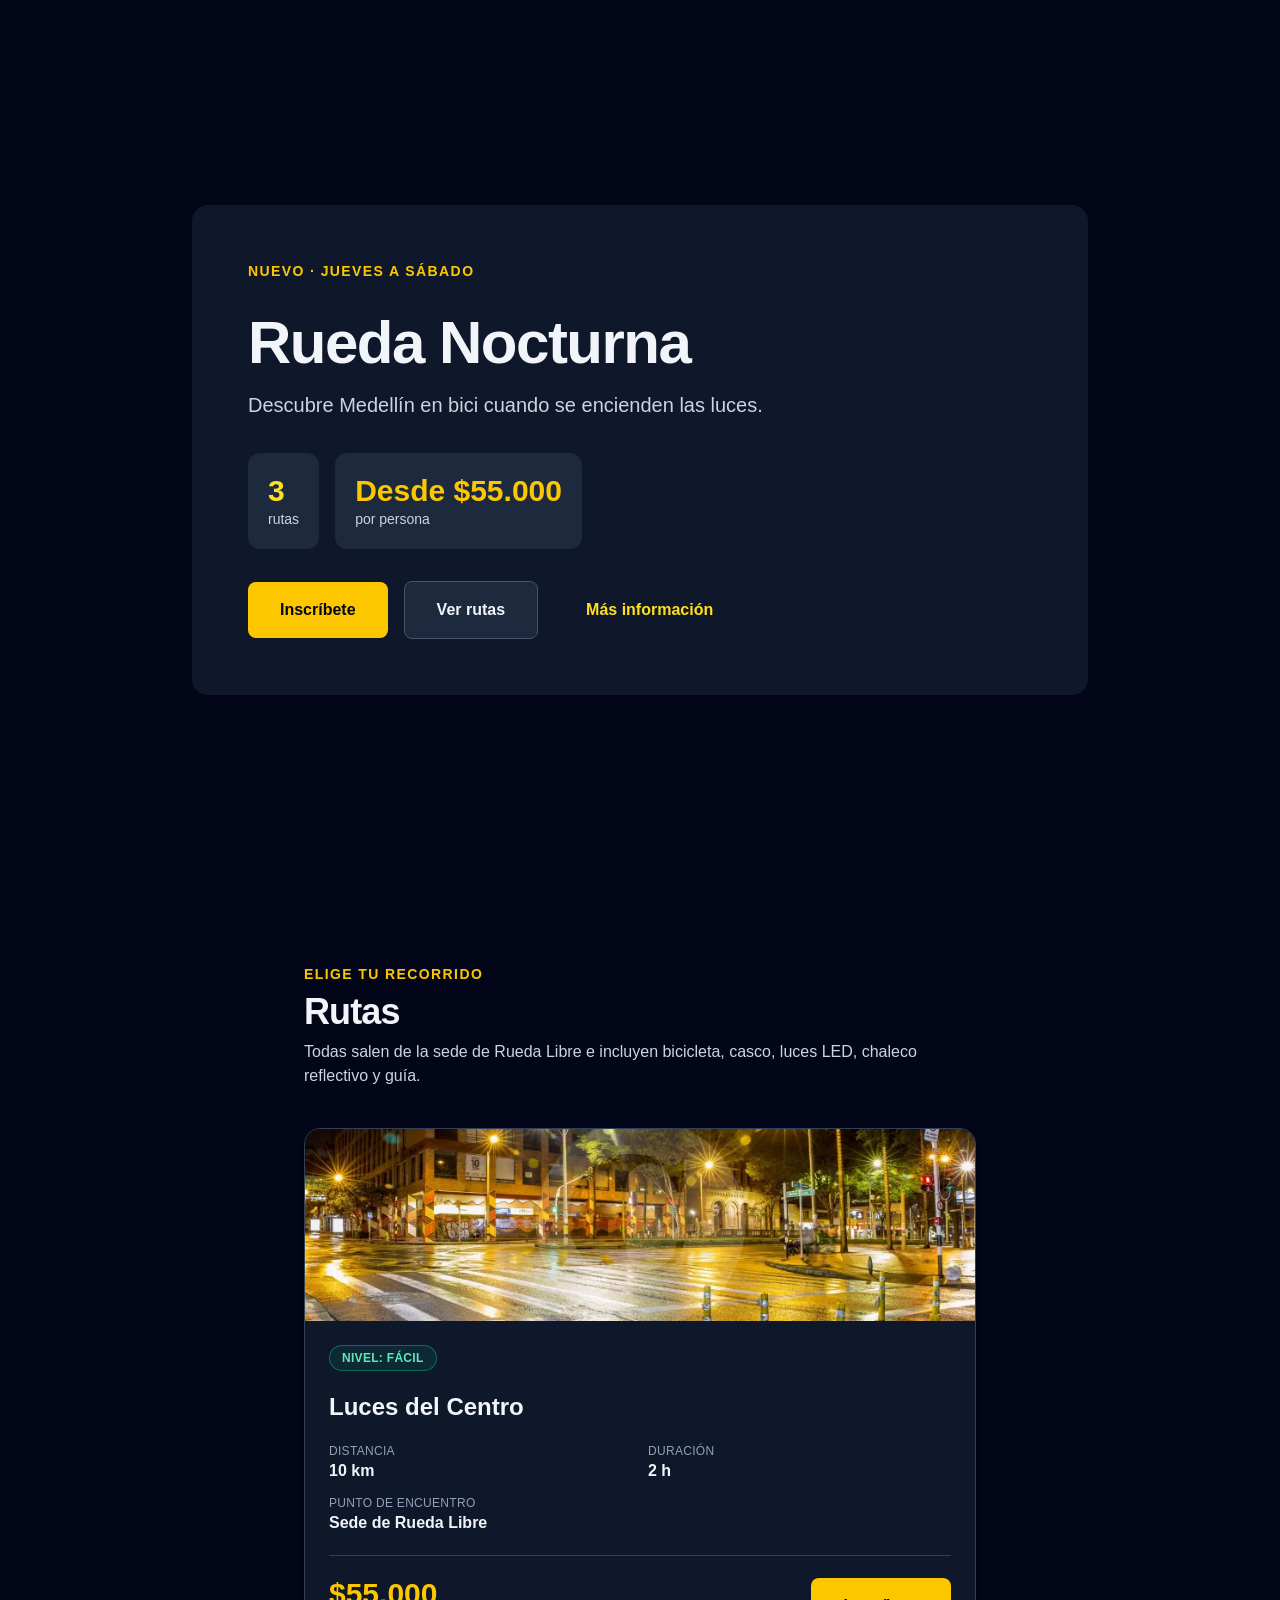
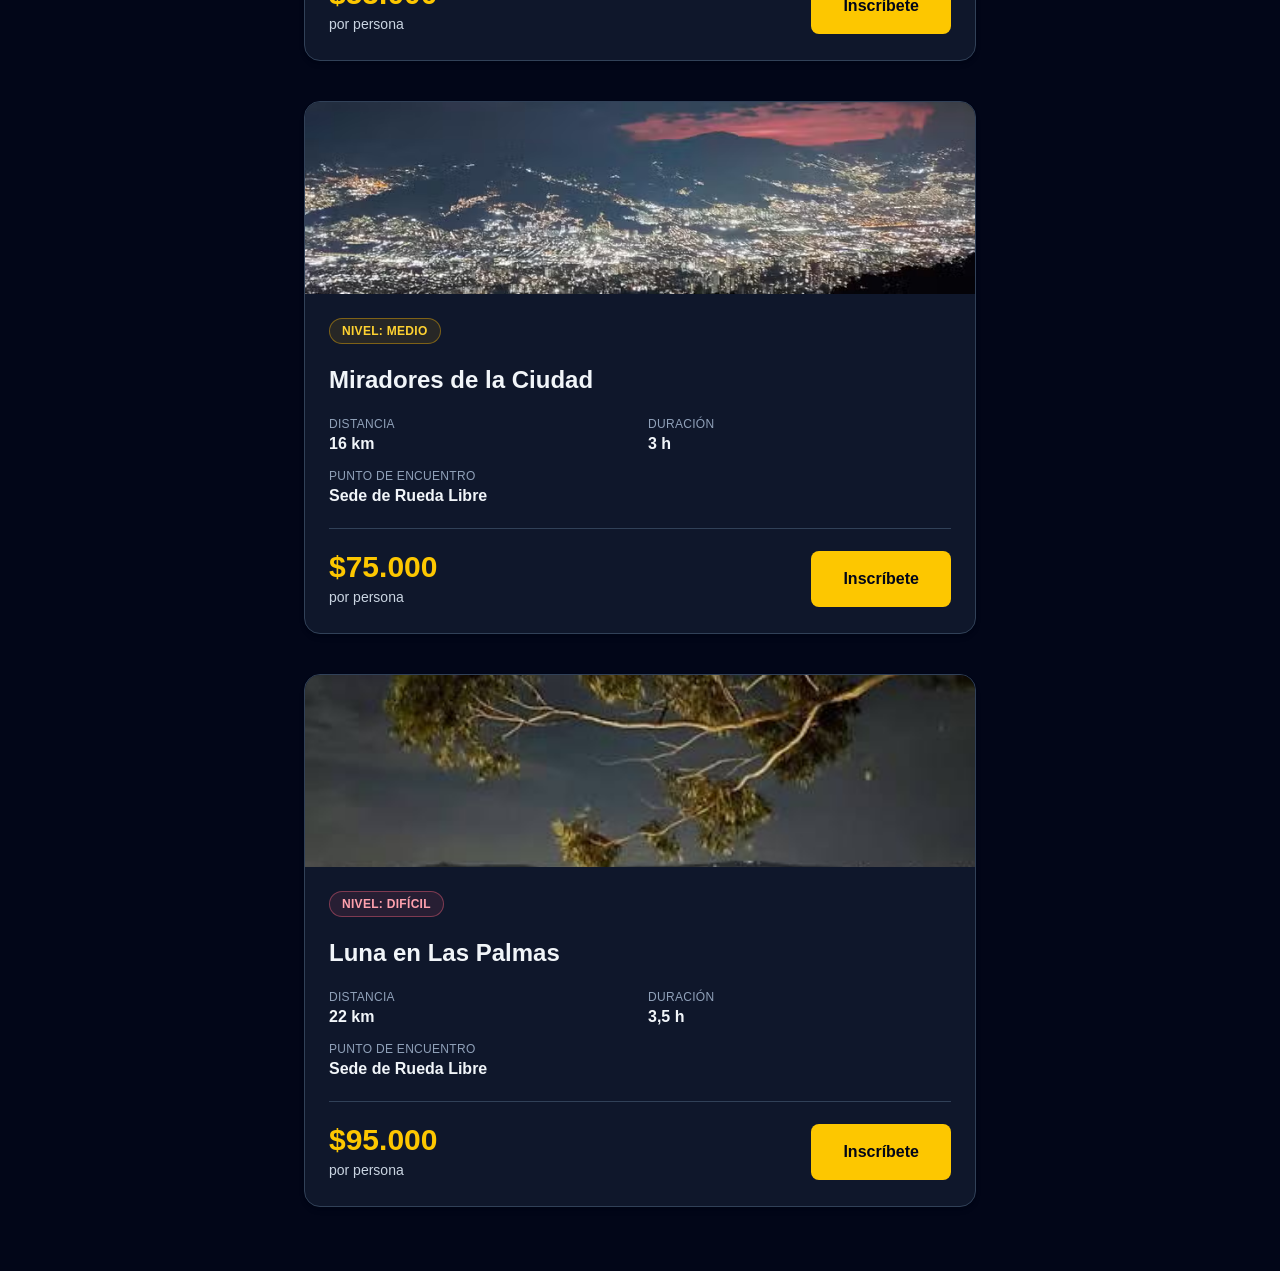
==== nocturna/index.html @ f7f7325d "feat: agrega *componentes.html" ====
<!doctype html>
<html lang="es">
  <head>
    <meta charset="UTF-8" />
    <meta name="viewport" content="width=device-width, initial-scale=1.0" />
    <meta name="description" content="Rueda nocturna, una maravillosa manera de recorrer medellín en la noche">
    <title>Rueda Nocturna</title>
    <link rel="stylesheet" href="../src/output.css">
  </head>
  <body class="bg-slate-950 text-slate-100">
    <main class="min-h-screen flex items-center justify-center px-6 py-16">

      <section class="w-full max-w-4xl mx-auto bg-slate-900 rounded-2xl p-8 md:p-14 space-y-8">

        <p class="text-sm font-semibold uppercase tracking-widest text-yellow-400">
          Nuevo · Jueves a sábado
        </p>

        <div class="space-y-4">
          <h1 class="text-4xl md:text-6xl font-bold tracking-tight">
            Rueda Nocturna
          </h1>

          <p class="text-lg md:text-xl text-slate-300 leading-relaxed">
            Descubre Medellín en bici cuando se encienden las luces.
          </p>
        </div>

        <div class="flex flex-wrap gap-4">
          <div class="bg-slate-800 rounded-xl p-5">
            <p class="text-3xl font-bold text-yellow-300">3</p>
            <p class="text-sm text-slate-300">rutas</p>
          </div>

          <div class="bg-slate-800 rounded-xl p-5">
            <p class="text-3xl font-bold text-yellow-400">Desde $55.000</p>
            <p class="text-sm text-slate-300">por persona</p>
          </div>
        </div>

        <div class="flex flex-wrap items-center gap-4">

        
          <a href="#inscripcion"
            class="inline-block rounded-lg bg-yellow-400 px-8 py-4 text-base font-bold text-slate-950
                   hover:bg-yellow-300
                   focus:outline-none focus-visible:ring-2 focus-visible:ring-yellow-300
                   focus-visible:ring-offset-2 focus-visible:ring-offset-slate-900">
            Inscríbete
          </a>

         
          <a href="#rutas"
            class="inline-block rounded-lg border border-slate-600 bg-slate-800 px-8 py-4 text-base font-bold text-slate-100
                   hover:border-slate-400 hover:bg-slate-700
                   focus:outline-none focus-visible:ring-2 focus-visible:ring-slate-300
                   focus-visible:ring-offset-2 focus-visible:ring-offset-slate-900">
            Ver rutas
          </a>

        
          <a href="#info"
            class="inline-block rounded-lg px-8 py-4 text-base font-bold text-yellow-300
                   hover:bg-yellow-400/10 hover:text-yellow-200
                   focus:outline-none focus-visible:ring-2 focus-visible:ring-yellow-300
                   focus-visible:ring-offset-2 focus-visible:ring-offset-slate-900">
            Más información
          </a>

        </div>

      </section>

    </main>
    <section id="rutas" class="px-6 py-16">
      <div class="mx-auto max-w-2xl space-y-10">

        <header class="space-y-2">
          <p class="text-sm font-semibold uppercase tracking-widest text-yellow-400">Elige tu recorrido</p>
          <h2 class="text-3xl md:text-4xl font-bold tracking-tight">Rutas</h2>
          <p class="text-slate-300">Todas salen de la sede de Rueda Libre e incluyen bicicleta, casco, luces LED, chaleco reflectivo y guía.</p>
        </header>


        <article class="overflow-hidden rounded-2xl border border-slate-700 bg-slate-900 shadow-md
                        transition-shadow transition-colors
                        hover:border-yellow-400/60 hover:shadow-xl hover:shadow-yellow-400/10
                        focus-within:border-yellow-400/60">
          <img src="/src/img/luces-del-centro.jpg"
               alt="Ciclistas con luces LED recorriendo el centro de Medellín de noche"
               class="h-48 w-full bg-slate-800 object-cover">

          <div class="space-y-5 p-6">
            <span class="inline-block rounded-full border border-emerald-400/40 bg-emerald-400/10 px-3 py-1 text-xs font-semibold uppercase tracking-wide text-emerald-300">
              Nivel: Fácil
            </span>

            <h3 class="text-2xl font-bold">Luces del Centro</h3>

            <dl class="grid grid-cols-2 gap-x-4 gap-y-3">
              <div>
                <dt class="text-xs uppercase tracking-wide text-slate-400">Distancia</dt>
                <dd class="text-base font-semibold text-slate-100">10 km</dd>
              </div>
              <div>
                <dt class="text-xs uppercase tracking-wide text-slate-400">Duración</dt>
                <dd class="text-base font-semibold text-slate-100">2 h</dd>
              </div>
              <div class="col-span-2">
                <dt class="text-xs uppercase tracking-wide text-slate-400">Punto de encuentro</dt>
                <dd class="text-base font-semibold text-slate-100">Sede de Rueda Libre</dd>
              </div>
            </dl>

            <div class="flex flex-wrap items-center justify-between gap-4 border-t border-slate-700 pt-5">
              <p>
                <span class="block text-3xl font-bold text-yellow-400">$55.000</span>
                <span class="text-sm text-slate-300">por persona</span>
              </p>
              <a href="#inscripcion"
                 class="inline-block rounded-lg bg-yellow-400 px-8 py-4 text-base font-bold text-slate-950
                        hover:bg-yellow-300
                        focus:outline-none focus-visible:ring-2 focus-visible:ring-yellow-300
                        focus-visible:ring-offset-2 focus-visible:ring-offset-slate-900">
                Inscríbete
              </a>
            </div>
          </div>
        </article>
        <article class="overflow-hidden rounded-2xl border border-slate-700 bg-slate-900 shadow-md
                        transition-shadow transition-colors
                        hover:border-yellow-400/60 hover:shadow-xl hover:shadow-yellow-400/10
                        focus-within:border-yellow-400/60">
          <img src="/src/img/miradores-de-la-ciudad.jpg"
               alt="Vista nocturna de Medellín desde un mirador"
               class="h-48 w-full bg-slate-800 object-cover">

          <div class="space-y-5 p-6">
            <span class="inline-block rounded-full border border-amber-400/40 bg-amber-400/10 px-3 py-1 text-xs font-semibold uppercase tracking-wide text-amber-300">
              Nivel: Medio
            </span>

            <h3 class="text-2xl font-bold">Miradores de la Ciudad</h3>

            <dl class="grid grid-cols-2 gap-x-4 gap-y-3">
              <div>
                <dt class="text-xs uppercase tracking-wide text-slate-400">Distancia</dt>
                <dd class="text-base font-semibold text-slate-100">16 km</dd>
              </div>
              <div>
                <dt class="text-xs uppercase tracking-wide text-slate-400">Duración</dt>
                <dd class="text-base font-semibold text-slate-100">3 h</dd>
              </div>
              <div class="col-span-2">
                <dt class="text-xs uppercase tracking-wide text-slate-400">Punto de encuentro</dt>
                <dd class="text-base font-semibold text-slate-100">Sede de Rueda Libre</dd>
              </div>
            </dl>

            <div class="flex flex-wrap items-center justify-between gap-4 border-t border-slate-700 pt-5">
              <p>
                <span class="block text-3xl font-bold text-yellow-400">$75.000</span>
                <span class="text-sm text-slate-300">por persona</span>
              </p>
              <a href="#inscripcion"
                 class="inline-block rounded-lg bg-yellow-400 px-8 py-4 text-base font-bold text-slate-950
                        hover:bg-yellow-300
                        focus:outline-none focus-visible:ring-2 focus-visible:ring-yellow-300
                        focus-visible:ring-offset-2 focus-visible:ring-offset-slate-900">
                Inscríbete
              </a>
            </div>
          </div>
        </article>

        <article class="overflow-hidden rounded-2xl border border-slate-700 bg-slate-900 shadow-md
                        transition-shadow transition-colors
                        hover:border-yellow-400/60 hover:shadow-xl hover:shadow-yellow-400/10
                        focus-within:border-yellow-400/60">
          <img src="/src/img/luna-en-las-palmas.jpg"
               alt="Ciclistas subiendo por la vía Las Palmas bajo la luna"
               class="h-48 w-full bg-slate-800 object-cover">

          <div class="space-y-5 p-6">
            <span class="inline-block rounded-full border border-rose-400/40 bg-rose-400/10 px-3 py-1 text-xs font-semibold uppercase tracking-wide text-rose-300">
              Nivel: Difícil
            </span>

            <h3 class="text-2xl font-bold">Luna en Las Palmas</h3>

            <dl class="grid grid-cols-2 gap-x-4 gap-y-3">
              <div>
                <dt class="text-xs uppercase tracking-wide text-slate-400">Distancia</dt>
                <dd class="text-base font-semibold text-slate-100">22 km</dd>
              </div>
              <div>
                <dt class="text-xs uppercase tracking-wide text-slate-400">Duración</dt>
                <dd class="text-base font-semibold text-slate-100">3,5 h</dd>
              </div>
              <div class="col-span-2">
                <dt class="text-xs uppercase tracking-wide text-slate-400">Punto de encuentro</dt>
                <dd class="text-base font-semibold text-slate-100">Sede de Rueda Libre</dd>
              </div>
            </dl>

            <div class="flex flex-wrap items-center justify-between gap-4 border-t border-slate-700 pt-5">
              <p>
                <span class="block text-3xl font-bold text-yellow-400">$95.000</span>
                <span class="text-sm text-slate-300">por persona</span>
              </p>
              <a href="#inscripcion"
                 class="inline-block rounded-lg bg-yellow-400 px-8 py-4 text-base font-bold text-slate-950
                        hover:bg-yellow-300
                        focus:outline-none focus-visible:ring-2 focus-visible:ring-yellow-300
                        focus-visible:ring-offset-2 focus-visible:ring-offset-slate-900">
                Inscríbete
              </a>
            </div>
          </div>
        </article>

      </div>
    </section>
  </body>
</html>
---- src/output.css ----
/*! tailwindcss v4.3.5 | MIT License | https://tailwindcss.com */
@layer properties;
@layer theme, base, components, utilities;
@layer theme {
  :root, :host {
    --font-sans: -apple-system, BlinkMacSystemFont, "Segoe UI", Roboto, "Helvetica Neue",
      "Noto Sans", Arial, sans-serif, "Apple Color Emoji", "Segoe UI Emoji",
      "Segoe UI Symbol", "Noto Color Emoji";
    --font-mono: ui-monospace, SFMono-Regular, Menlo, Monaco, Consolas, "Liberation Mono",
      "Courier New", monospace;
    --color-amber-300: oklch(87.9% 0.169 91.605);
    --color-amber-400: oklch(82.8% 0.189 84.429);
    --color-yellow-200: oklch(94.5% 0.129 101.54);
    --color-yellow-300: oklch(90.5% 0.182 98.111);
    --color-yellow-400: oklch(85.2% 0.199 91.936);
    --color-emerald-300: oklch(84.5% 0.143 164.978);
    --color-emerald-400: oklch(76.5% 0.177 163.223);
    --color-sky-300: oklch(82.8% 0.111 230.318);
    --color-sky-400: oklch(74.6% 0.16 232.661);
    --color-rose-300: oklch(81% 0.117 11.638);
    --color-rose-400: oklch(71.2% 0.194 13.428);
    --color-slate-100: oklch(96.8% 0.007 247.896);
    --color-slate-200: oklch(92.9% 0.013 255.508);
    --color-slate-300: oklch(86.9% 0.022 252.894);
    --color-slate-400: oklch(70.4% 0.04 256.788);
    --color-slate-600: oklch(44.6% 0.043 257.281);
    --color-slate-700: oklch(37.2% 0.044 257.287);
    --color-slate-800: oklch(27.9% 0.041 260.031);
    --color-slate-900: oklch(20.8% 0.042 265.755);
    --color-slate-950: oklch(12.9% 0.042 264.695);
    --color-white: #fff;
    --spacing: 0.25rem;
    --container-2xl: 42rem;
    --container-4xl: 56rem;
    --text-xs: 0.75rem;
    --text-xs--line-height: calc(1 / 0.75);
    --text-sm: 0.875rem;
    --text-sm--line-height: calc(1.25 / 0.875);
    --text-base: 1rem;
    --text-base--line-height: calc(1.5 / 1);
    --text-lg: 1.125rem;
    --text-lg--line-height: calc(1.75 / 1.125);
    --text-xl: 1.25rem;
    --text-xl--line-height: calc(1.75 / 1.25);
    --text-2xl: 1.5rem;
    --text-2xl--line-height: calc(2 / 1.5);
    --text-3xl: 1.875rem;
    --text-3xl--line-height: calc(2.25 / 1.875);
    --text-4xl: 2.25rem;
    --text-4xl--line-height: calc(2.5 / 2.25);
    --text-6xl: 3.75rem;
    --text-6xl--line-height: 1;
    --font-weight-semibold: 600;
    --font-weight-bold: 700;
    --tracking-tight: -0.025em;
    --tracking-wide: 0.025em;
    --tracking-widest: 0.1em;
    --leading-relaxed: 1.625;
    --radius-lg: 0.5rem;
    --radius-xl: 0.75rem;
    --radius-2xl: 1rem;
    --default-transition-duration: 150ms;
    --default-transition-timing-function: cubic-bezier(0.4, 0, 0.2, 1);
    --default-font-family: var(--font-sans);
    --default-mono-font-family: var(--font-mono);
  }
}
@layer base {
  *, ::after, ::before, ::backdrop, ::file-selector-button {
    box-sizing: border-box;
    margin: 0;
    padding: 0;
    border: 0 solid;
  }
  html, :host {
    line-height: 1.5;
    -webkit-text-size-adjust: 100%;
    tab-size: 4;
    font-family: var(--default-font-family, -apple-system, BlinkMacSystemFont, "Segoe UI", Roboto, "Helvetica Neue", "Noto Sans", Arial, sans-serif, "Apple Color Emoji", "Segoe UI Emoji", "Segoe UI Symbol", "Noto Color Emoji");
    font-feature-settings: var(--default-font-feature-settings, normal);
    font-variation-settings: var(--default-font-variation-settings, normal);
    -webkit-tap-highlight-color: transparent;
  }
  hr {
    height: 0;
    color: inherit;
    border-top-width: 1px;
  }
  abbr:where([title]) {
    -webkit-text-decoration: underline dotted;
    text-decoration: underline dotted;
  }
  h1, h2, h3, h4, h5, h6 {
    font-size: inherit;
    font-weight: inherit;
  }
  a {
    color: inherit;
    -webkit-text-decoration: inherit;
    text-decoration: inherit;
  }
  b, strong {
    font-weight: bolder;
  }
  code, kbd, samp, pre {
    font-family: var(--default-mono-font-family, ui-monospace, SFMono-Regular, Menlo, Monaco, Consolas, "Liberation Mono", "Courier New", monospace);
    font-feature-settings: var(--default-mono-font-feature-settings, normal);
    font-variation-settings: var(--default-mono-font-variation-settings, normal);
    font-size: 1em;
  }
  small {
    font-size: 80%;
  }
  sub, sup {
    font-size: 75%;
    line-height: 0;
    position: relative;
    vertical-align: baseline;
  }
  sub {
    bottom: -0.25em;
  }
  sup {
    top: -0.5em;
  }
  table {
    text-indent: 0;
    border-color: inherit;
    border-collapse: collapse;
  }
  :-moz-focusring:where(:not(iframe)) {
    outline: auto;
  }
  progress {
    vertical-align: baseline;
  }
  summary {
    display: list-item;
  }
  ol, ul, menu {
    list-style: none;
  }
  img, svg, video, canvas, audio, iframe, embed, object {
    display: block;
    vertical-align: middle;
  }
  img, video {
    max-width: 100%;
    height: auto;
  }
  button, input, select, optgroup, textarea, ::file-selector-button {
    font: inherit;
    font-feature-settings: inherit;
    font-variation-settings: inherit;
    letter-spacing: inherit;
    color: inherit;
    border-radius: 0;
    background-color: transparent;
    opacity: 1;
  }
  :where(select:is([multiple], [size])) optgroup {
    font-weight: bolder;
  }
  :where(select:is([multiple], [size])) optgroup option {
    padding-inline-start: 20px;
  }
  ::file-selector-button {
    margin-inline-end: 4px;
  }
  ::placeholder {
    opacity: 1;
  }
  @supports (not (-webkit-appearance: -apple-pay-button))  or (contain-intrinsic-size: 1px) {
    ::placeholder {
      color: currentcolor;
      @supports (color: color-mix(in lab, red, red)) {
        color: color-mix(in oklab, currentcolor 50%, transparent);
      }
    }
  }
  textarea {
    resize: vertical;
  }
  ::-webkit-search-decoration {
    -webkit-appearance: none;
  }
  ::-webkit-date-and-time-value {
    min-height: 1lh;
    text-align: inherit;
  }
  ::-webkit-datetime-edit {
    display: inline-flex;
  }
  ::-webkit-datetime-edit-fields-wrapper {
    padding: 0;
  }
  ::-webkit-datetime-edit, ::-webkit-datetime-edit-year-field, ::-webkit-datetime-edit-month-field, ::-webkit-datetime-edit-day-field, ::-webkit-datetime-edit-hour-field, ::-webkit-datetime-edit-minute-field, ::-webkit-datetime-edit-second-field, ::-webkit-datetime-edit-millisecond-field, ::-webkit-datetime-edit-meridiem-field {
    padding-block: 0;
  }
  ::-webkit-calendar-picker-indicator {
    line-height: 1;
  }
  :-moz-ui-invalid {
    box-shadow: none;
  }
  button, input:where([type="button"], [type="reset"], [type="submit"]), ::file-selector-button {
    appearance: button;
  }
  ::-webkit-inner-spin-button, ::-webkit-outer-spin-button {
    height: auto;
  }
  [hidden]:where(:not([hidden="until-found"])) {
    display: none !important;
  }
}
@layer utilities {
  .collapse {
    visibility: collapse;
  }
  .col-12 {
    grid-column: 12;
  }
  .col-span-2 {
    grid-column: span 2 / span 2;
  }
  .container {
    width: 100%;
    @media (width >= 40rem) {
      max-width: 40rem;
    }
    @media (width >= 48rem) {
      max-width: 48rem;
    }
    @media (width >= 64rem) {
      max-width: 64rem;
    }
    @media (width >= 80rem) {
      max-width: 80rem;
    }
    @media (width >= 96rem) {
      max-width: 96rem;
    }
  }
  .mx-auto {
    margin-inline: auto;
  }
  .my-4 {
    margin-block: calc(var(--spacing) * 4);
  }
  .mt-1 {
    margin-top: var(--spacing);
  }
  .mt-4 {
    margin-top: calc(var(--spacing) * 4);
  }
  .mt-auto {
    margin-top: auto;
  }
  .mb-0 {
    margin-bottom: 0px;
  }
  .mb-1 {
    margin-bottom: var(--spacing);
  }
  .mb-2 {
    margin-bottom: calc(var(--spacing) * 2);
  }
  .mb-3 {
    margin-bottom: calc(var(--spacing) * 3);
  }
  .mb-4 {
    margin-bottom: calc(var(--spacing) * 4);
  }
  .mb-5 {
    margin-bottom: calc(var(--spacing) * 5);
  }
  .block {
    display: block;
  }
  .flex {
    display: flex;
  }
  .grid {
    display: grid;
  }
  .inline-block {
    display: inline-block;
  }
  .table {
    display: table;
  }
  .h-48 {
    height: calc(var(--spacing) * 48);
  }
  .h-100 {
    height: calc(var(--spacing) * 100);
  }
  .min-h-screen {
    min-height: 100vh;
  }
  .w-100 {
    width: calc(var(--spacing) * 100);
  }
  .w-full {
    width: 100%;
  }
  .max-w-2xl {
    max-width: var(--container-2xl);
  }
  .max-w-4xl {
    max-width: var(--container-4xl);
  }
  .flex-grow {
    flex-grow: 1;
  }
  .flex-grow-1 {
    flex-grow: 1;
  }
  .border-collapse {
    border-collapse: collapse;
  }
  .resize {
    resize: both;
  }
  .grid-cols-2 {
    grid-template-columns: repeat(2, minmax(0, 1fr));
  }
  .flex-wrap {
    flex-wrap: wrap;
  }
  .items-center {
    align-items: center;
  }
  .justify-between {
    justify-content: space-between;
  }
  .justify-center {
    justify-content: center;
  }
  .gap-3 {
    gap: calc(var(--spacing) * 3);
  }
  .gap-4 {
    gap: calc(var(--spacing) * 4);
  }
  :where(.space-y-2 > :not(:last-child)) {
    --tw-space-y-reverse: 0;
    margin-block-start: calc(calc(var(--spacing) * 2) * var(--tw-space-y-reverse));
    margin-block-end: calc(calc(var(--spacing) * 2) * calc(1 - var(--tw-space-y-reverse)));
  }
  :where(.space-y-4 > :not(:last-child)) {
    --tw-space-y-reverse: 0;
    margin-block-start: calc(calc(var(--spacing) * 4) * var(--tw-space-y-reverse));
    margin-block-end: calc(calc(var(--spacing) * 4) * calc(1 - var(--tw-space-y-reverse)));
  }
  :where(.space-y-5 > :not(:last-child)) {
    --tw-space-y-reverse: 0;
    margin-block-start: calc(calc(var(--spacing) * 5) * var(--tw-space-y-reverse));
    margin-block-end: calc(calc(var(--spacing) * 5) * calc(1 - var(--tw-space-y-reverse)));
  }
  :where(.space-y-6 > :not(:last-child)) {
    --tw-space-y-reverse: 0;
    margin-block-start: calc(calc(var(--spacing) * 6) * var(--tw-space-y-reverse));
    margin-block-end: calc(calc(var(--spacing) * 6) * calc(1 - var(--tw-space-y-reverse)));
  }
  :where(.space-y-8 > :not(:last-child)) {
    --tw-space-y-reverse: 0;
    margin-block-start: calc(calc(var(--spacing) * 8) * var(--tw-space-y-reverse));
    margin-block-end: calc(calc(var(--spacing) * 8) * calc(1 - var(--tw-space-y-reverse)));
  }
  :where(.space-y-10 > :not(:last-child)) {
    --tw-space-y-reverse: 0;
    margin-block-start: calc(calc(var(--spacing) * 10) * var(--tw-space-y-reverse));
    margin-block-end: calc(calc(var(--spacing) * 10) * calc(1 - var(--tw-space-y-reverse)));
  }
  :where(.space-y-16 > :not(:last-child)) {
    --tw-space-y-reverse: 0;
    margin-block-start: calc(calc(var(--spacing) * 16) * var(--tw-space-y-reverse));
    margin-block-end: calc(calc(var(--spacing) * 16) * calc(1 - var(--tw-space-y-reverse)));
  }
  .gap-x-4 {
    column-gap: calc(var(--spacing) * 4);
  }
  .gap-y-3 {
    row-gap: calc(var(--spacing) * 3);
  }
  .overflow-hidden {
    overflow: hidden;
  }
  .rounded {
    border-radius: 0.25rem;
  }
  .rounded-2xl {
    border-radius: var(--radius-2xl);
  }
  .rounded-full {
    border-radius: calc(infinity * 1px);
  }
  .rounded-lg {
    border-radius: var(--radius-lg);
  }
  .rounded-xl {
    border-radius: var(--radius-xl);
  }
  .border {
    border-style: var(--tw-border-style);
    border-width: 1px;
  }
  .border-0 {
    border-style: var(--tw-border-style);
    border-width: 0px;
  }
  .border-t {
    border-top-style: var(--tw-border-style);
    border-top-width: 1px;
  }
  .border-l-4 {
    border-left-style: var(--tw-border-style);
    border-left-width: 4px;
  }
  .border-amber-400 {
    border-color: var(--color-amber-400);
  }
  .border-amber-400\/30 {
    border-color: color-mix(in srgb, oklch(82.8% 0.189 84.429) 30%, transparent);
    @supports (color: color-mix(in lab, red, red)) {
      border-color: color-mix(in oklab, var(--color-amber-400) 30%, transparent);
    }
  }
  .border-amber-400\/40 {
    border-color: color-mix(in srgb, oklch(82.8% 0.189 84.429) 40%, transparent);
    @supports (color: color-mix(in lab, red, red)) {
      border-color: color-mix(in oklab, var(--color-amber-400) 40%, transparent);
    }
  }
  .border-emerald-400 {
    border-color: var(--color-emerald-400);
  }
  .border-emerald-400\/30 {
    border-color: color-mix(in srgb, oklch(76.5% 0.177 163.223) 30%, transparent);
    @supports (color: color-mix(in lab, red, red)) {
      border-color: color-mix(in oklab, var(--color-emerald-400) 30%, transparent);
    }
  }
  .border-emerald-400\/40 {
    border-color: color-mix(in srgb, oklch(76.5% 0.177 163.223) 40%, transparent);
    @supports (color: color-mix(in lab, red, red)) {
      border-color: color-mix(in oklab, var(--color-emerald-400) 40%, transparent);
    }
  }
  .border-rose-400 {
    border-color: var(--color-rose-400);
  }
  .border-rose-400\/40 {
    border-color: color-mix(in srgb, oklch(71.2% 0.194 13.428) 40%, transparent);
    @supports (color: color-mix(in lab, red, red)) {
      border-color: color-mix(in oklab, var(--color-rose-400) 40%, transparent);
    }
  }
  .border-sky-400\/30 {
    border-color: color-mix(in srgb, oklch(74.6% 0.16 232.661) 30%, transparent);
    @supports (color: color-mix(in lab, red, red)) {
      border-color: color-mix(in oklab, var(--color-sky-400) 30%, transparent);
    }
  }
  .border-slate-600 {
    border-color: var(--color-slate-600);
  }
  .border-slate-700 {
    border-color: var(--color-slate-700);
  }
  .border-l-amber-400 {
    border-left-color: var(--color-amber-400);
  }
  .border-l-emerald-400 {
    border-left-color: var(--color-emerald-400);
  }
  .border-l-sky-400 {
    border-left-color: var(--color-sky-400);
  }
  .bg-amber-400 {
    background-color: var(--color-amber-400);
  }
  .bg-amber-400\/10 {
    background-color: color-mix(in srgb, oklch(82.8% 0.189 84.429) 10%, transparent);
    @supports (color: color-mix(in lab, red, red)) {
      background-color: color-mix(in oklab, var(--color-amber-400) 10%, transparent);
    }
  }
  .bg-emerald-400 {
    background-color: var(--color-emerald-400);
  }
  .bg-emerald-400\/10 {
    background-color: color-mix(in srgb, oklch(76.5% 0.177 163.223) 10%, transparent);
    @supports (color: color-mix(in lab, red, red)) {
      background-color: color-mix(in oklab, var(--color-emerald-400) 10%, transparent);
    }
  }
  .bg-rose-400 {
    background-color: var(--color-rose-400);
  }
  .bg-rose-400\/10 {
    background-color: color-mix(in srgb, oklch(71.2% 0.194 13.428) 10%, transparent);
    @supports (color: color-mix(in lab, red, red)) {
      background-color: color-mix(in oklab, var(--color-rose-400) 10%, transparent);
    }
  }
  .bg-sky-400\/10 {
    background-color: color-mix(in srgb, oklch(74.6% 0.16 232.661) 10%, transparent);
    @supports (color: color-mix(in lab, red, red)) {
      background-color: color-mix(in oklab, var(--color-sky-400) 10%, transparent);
    }
  }
  .bg-slate-800 {
    background-color: var(--color-slate-800);
  }
  .bg-slate-900 {
    background-color: var(--color-slate-900);
  }
  .bg-slate-950 {
    background-color: var(--color-slate-950);
  }
  .bg-yellow-400 {
    background-color: var(--color-yellow-400);
  }
  .object-cover {
    object-fit: cover;
  }
  .p-2 {
    padding: calc(var(--spacing) * 2);
  }
  .p-3 {
    padding: calc(var(--spacing) * 3);
  }
  .p-4 {
    padding: calc(var(--spacing) * 4);
  }
  .p-5 {
    padding: calc(var(--spacing) * 5);
  }
  .p-6 {
    padding: calc(var(--spacing) * 6);
  }
  .p-8 {
    padding: calc(var(--spacing) * 8);
  }
  .px-3 {
    padding-inline: calc(var(--spacing) * 3);
  }
  .px-4 {
    padding-inline: calc(var(--spacing) * 4);
  }
  .px-6 {
    padding-inline: calc(var(--spacing) * 6);
  }
  .px-8 {
    padding-inline: calc(var(--spacing) * 8);
  }
  .py-1 {
    padding-block: var(--spacing);
  }
  .py-2 {
    padding-block: calc(var(--spacing) * 2);
  }
  .py-3 {
    padding-block: calc(var(--spacing) * 3);
  }
  .py-4 {
    padding-block: calc(var(--spacing) * 4);
  }
  .py-5 {
    padding-block: calc(var(--spacing) * 5);
  }
  .py-16 {
    padding-block: calc(var(--spacing) * 16);
  }
  .pt-5 {
    padding-top: calc(var(--spacing) * 5);
  }
  .text-center {
    text-align: center;
  }
  .text-2xl {
    font-size: var(--text-2xl);
    line-height: var(--tw-leading, var(--text-2xl--line-height));
  }
  .text-3xl {
    font-size: var(--text-3xl);
    line-height: var(--tw-leading, var(--text-3xl--line-height));
  }
  .text-4xl {
    font-size: var(--text-4xl);
    line-height: var(--tw-leading, var(--text-4xl--line-height));
  }
  .text-base {
    font-size: var(--text-base);
    line-height: var(--tw-leading, var(--text-base--line-height));
  }
  .text-lg {
    font-size: var(--text-lg);
    line-height: var(--tw-leading, var(--text-lg--line-height));
  }
  .text-sm {
    font-size: var(--text-sm);
    line-height: var(--tw-leading, var(--text-sm--line-height));
  }
  .text-xs {
    font-size: var(--text-xs);
    line-height: var(--tw-leading, var(--text-xs--line-height));
  }
  .leading-relaxed {
    --tw-leading: var(--leading-relaxed);
    line-height: var(--leading-relaxed);
  }
  .font-bold {
    --tw-font-weight: var(--font-weight-bold);
    font-weight: var(--font-weight-bold);
  }
  .font-semibold {
    --tw-font-weight: var(--font-weight-semibold);
    font-weight: var(--font-weight-semibold);
  }
  .tracking-tight {
    --tw-tracking: var(--tracking-tight);
    letter-spacing: var(--tracking-tight);
  }
  .tracking-wide {
    --tw-tracking: var(--tracking-wide);
    letter-spacing: var(--tracking-wide);
  }
  .tracking-widest {
    --tw-tracking: var(--tracking-widest);
    letter-spacing: var(--tracking-widest);
  }
  .text-amber-300 {
    color: var(--color-amber-300);
  }
  .text-emerald-300 {
    color: var(--color-emerald-300);
  }
  .text-rose-300 {
    color: var(--color-rose-300);
  }
  .text-sky-300 {
    color: var(--color-sky-300);
  }
  .text-slate-100 {
    color: var(--color-slate-100);
  }
  .text-slate-200 {
    color: var(--color-slate-200);
  }
  .text-slate-300 {
    color: var(--color-slate-300);
  }
  .text-slate-400 {
    color: var(--color-slate-400);
  }
  .text-slate-950 {
    color: var(--color-slate-950);
  }
  .text-white {
    color: var(--color-white);
  }
  .text-yellow-300 {
    color: var(--color-yellow-300);
  }
  .text-yellow-400 {
    color: var(--color-yellow-400);
  }
  .uppercase {
    text-transform: uppercase;
  }
  .underline {
    text-decoration-line: underline;
  }
  .underline-offset-4 {
    text-underline-offset: 4px;
  }
  .shadow {
    --tw-shadow: 0 1px 3px 0 var(--tw-shadow-color, rgb(0 0 0 / 0.1)), 0 1px 2px -1px var(--tw-shadow-color, rgb(0 0 0 / 0.1));
    box-shadow: var(--tw-inset-shadow), var(--tw-inset-ring-shadow), var(--tw-ring-offset-shadow), var(--tw-ring-shadow), var(--tw-shadow);
  }
  .shadow-md {
    --tw-shadow: 0 4px 6px -1px var(--tw-shadow-color, rgb(0 0 0 / 0.1)), 0 2px 4px -2px var(--tw-shadow-color, rgb(0 0 0 / 0.1));
    box-shadow: var(--tw-inset-shadow), var(--tw-inset-ring-shadow), var(--tw-ring-offset-shadow), var(--tw-ring-shadow), var(--tw-shadow);
  }
  .shadow-sm {
    --tw-shadow: 0 1px 3px 0 var(--tw-shadow-color, rgb(0 0 0 / 0.1)), 0 1px 2px -1px var(--tw-shadow-color, rgb(0 0 0 / 0.1));
    box-shadow: var(--tw-inset-shadow), var(--tw-inset-ring-shadow), var(--tw-ring-offset-shadow), var(--tw-ring-shadow), var(--tw-shadow);
  }
  .outline {
    outline-style: var(--tw-outline-style);
    outline-width: 1px;
  }
  .transition-colors {
    transition-property: color, background-color, border-color, outline-color, text-decoration-color, fill, stroke, --tw-gradient-from, --tw-gradient-via, --tw-gradient-to;
    transition-timing-function: var(--tw-ease, var(--default-transition-timing-function));
    transition-duration: var(--tw-duration, var(--default-transition-duration));
  }
  .transition-shadow {
    transition-property: box-shadow;
    transition-timing-function: var(--tw-ease, var(--default-transition-timing-function));
    transition-duration: var(--tw-duration, var(--default-transition-duration));
  }
  .placeholder\:text-slate-400::placeholder {
    color: var(--color-slate-400);
  }
  .focus-within\:border-yellow-400\/60:focus-within {
    border-color: color-mix(in srgb, oklch(85.2% 0.199 91.936) 60%, transparent);
    @supports (color: color-mix(in lab, red, red)) {
      border-color: color-mix(in oklab, var(--color-yellow-400) 60%, transparent);
    }
  }
  @media (hover: hover) {
    .hover\:border-slate-400:hover {
      border-color: var(--color-slate-400);
    }
    .hover\:border-yellow-400\/60:hover {
      border-color: color-mix(in srgb, oklch(85.2% 0.199 91.936) 60%, transparent);
    }
    @supports (color: color-mix(in lab, red, red)) {
      .hover\:border-yellow-400\/60:hover {
        border-color: color-mix(in oklab, var(--color-yellow-400) 60%, transparent);
      }
    }
    .hover\:bg-slate-700:hover {
      background-color: var(--color-slate-700);
    }
    .hover\:bg-yellow-300:hover {
      background-color: var(--color-yellow-300);
    }
    .hover\:bg-yellow-400\/10:hover {
      background-color: color-mix(in srgb, oklch(85.2% 0.199 91.936) 10%, transparent);
    }
    @supports (color: color-mix(in lab, red, red)) {
      .hover\:bg-yellow-400\/10:hover {
        background-color: color-mix(in oklab, var(--color-yellow-400) 10%, transparent);
      }
    }
    .hover\:text-yellow-200:hover {
      color: var(--color-yellow-200);
    }
    .hover\:shadow-xl:hover {
      --tw-shadow: 0 20px 25px -5px var(--tw-shadow-color, rgb(0 0 0 / 0.1)), 0 8px 10px -6px var(--tw-shadow-color, rgb(0 0 0 / 0.1));
      box-shadow: var(--tw-inset-shadow), var(--tw-inset-ring-shadow), var(--tw-ring-offset-shadow), var(--tw-ring-shadow), var(--tw-shadow);
    }
    .hover\:shadow-yellow-400\/10:hover {
      --tw-shadow-color: color-mix(in srgb, oklch(85.2% 0.199 91.936) 10%, transparent);
    }
    @supports (color: color-mix(in lab, red, red)) {
      .hover\:shadow-yellow-400\/10:hover {
        --tw-shadow-color: color-mix(in oklab, color-mix(in oklab, var(--color-yellow-400) 10%, transparent) var(--tw-shadow-alpha), transparent);
      }
    }
  }
  .focus\:border-yellow-400:focus {
    border-color: var(--color-yellow-400);
  }
  .focus\:ring-2:focus {
    --tw-ring-shadow: var(--tw-ring-inset, ) 0 0 0 calc(2px + var(--tw-ring-offset-width)) var(--tw-ring-color, currentcolor);
    box-shadow: var(--tw-inset-shadow), var(--tw-inset-ring-shadow), var(--tw-ring-offset-shadow), var(--tw-ring-shadow), var(--tw-shadow);
  }
  .focus\:ring-yellow-300:focus {
    --tw-ring-color: var(--color-yellow-300);
  }
  .focus\:outline-none:focus {
    --tw-outline-style: none;
    outline-style: none;
  }
  .focus-visible\:ring-2:focus-visible {
    --tw-ring-shadow: var(--tw-ring-inset, ) 0 0 0 calc(2px + var(--tw-ring-offset-width)) var(--tw-ring-color, currentcolor);
    box-shadow: var(--tw-inset-shadow), var(--tw-inset-ring-shadow), var(--tw-ring-offset-shadow), var(--tw-ring-shadow), var(--tw-shadow);
  }
  .focus-visible\:ring-slate-300:focus-visible {
    --tw-ring-color: var(--color-slate-300);
  }
  .focus-visible\:ring-yellow-300:focus-visible {
    --tw-ring-color: var(--color-yellow-300);
  }
  .focus-visible\:ring-offset-2:focus-visible {
    --tw-ring-offset-width: 2px;
    --tw-ring-offset-shadow: var(--tw-ring-inset, ) 0 0 0 var(--tw-ring-offset-width) var(--tw-ring-offset-color);
  }
  .focus-visible\:ring-offset-slate-900:focus-visible {
    --tw-ring-offset-color: var(--color-slate-900);
  }
  .focus-visible\:ring-offset-slate-950:focus-visible {
    --tw-ring-offset-color: var(--color-slate-950);
  }
  @media (width >= 48rem) {
    .md\:p-14 {
      padding: calc(var(--spacing) * 14);
    }
    .md\:text-4xl {
      font-size: var(--text-4xl);
      line-height: var(--tw-leading, var(--text-4xl--line-height));
    }
    .md\:text-6xl {
      font-size: var(--text-6xl);
      line-height: var(--tw-leading, var(--text-6xl--line-height));
    }
    .md\:text-xl {
      font-size: var(--text-xl);
      line-height: var(--tw-leading, var(--text-xl--line-height));
    }
  }
}
@property --tw-space-y-reverse {
  syntax: "*";
  inherits: false;
  initial-value: 0;
}
@property --tw-border-style {
  syntax: "*";
  inherits: false;
  initial-value: solid;
}
@property --tw-leading {
  syntax: "*";
  inherits: false;
}
@property --tw-font-weight {
  syntax: "*";
  inherits: false;
}
@property --tw-tracking {
  syntax: "*";
  inherits: false;
}
@property --tw-shadow {
  syntax: "*";
  inherits: false;
  initial-value: 0 0 #0000;
}
@property --tw-shadow-color {
  syntax: "*";
  inherits: false;
}
@property --tw-shadow-alpha {
  syntax: "<percentage>";
  inherits: false;
  initial-value: 100%;
}
@property --tw-inset-shadow {
  syntax: "*";
  inherits: false;
  initial-value: 0 0 #0000;
}
@property --tw-inset-shadow-color {
  syntax: "*";
  inherits: false;
}
@property --tw-inset-shadow-alpha {
  syntax: "<percentage>";
  inherits: false;
  initial-value: 100%;
}
@property --tw-ring-color {
  syntax: "*";
  inherits: false;
}
@property --tw-ring-shadow {
  syntax: "*";
  inherits: false;
  initial-value: 0 0 #0000;
}
@property --tw-inset-ring-color {
  syntax: "*";
  inherits: false;
}
@property --tw-inset-ring-shadow {
  syntax: "*";
  inherits: false;
  initial-value: 0 0 #0000;
}
@property --tw-ring-inset {
  syntax: "*";
  inherits: false;
}
@property --tw-ring-offset-width {
  syntax: "<length>";
  inherits: false;
  initial-value: 0px;
}
@property --tw-ring-offset-color {
  syntax: "*";
  inherits: false;
  initial-value: #fff;
}
@property --tw-ring-offset-shadow {
  syntax: "*";
  inherits: false;
  initial-value: 0 0 #0000;
}
@property --tw-outline-style {
  syntax: "*";
  inherits: false;
  initial-value: solid;
}
@layer properties {
  @supports ((-webkit-hyphens: none) and (not (margin-trim: block))) or ((-moz-orient: inline) and (not (color:rgb(from red r g b)))) {
    *, ::before, ::after, ::backdrop {
      --tw-space-y-reverse: 0;
      --tw-border-style: solid;
      --tw-leading: initial;
      --tw-font-weight: initial;
      --tw-tracking: initial;
      --tw-shadow: 0 0 #0000;
      --tw-shadow-color: initial;
      --tw-shadow-alpha: 100%;
      --tw-inset-shadow: 0 0 #0000;
      --tw-inset-shadow-color: initial;
      --tw-inset-shadow-alpha: 100%;
      --tw-ring-color: initial;
      --tw-ring-shadow: 0 0 #0000;
      --tw-inset-ring-color: initial;
      --tw-inset-ring-shadow: 0 0 #0000;
      --tw-ring-inset: initial;
      --tw-ring-offset-width: 0px;
      --tw-ring-offset-color: #fff;
      --tw-ring-offset-shadow: 0 0 #0000;
      --tw-outline-style: solid;
    }
  }
}
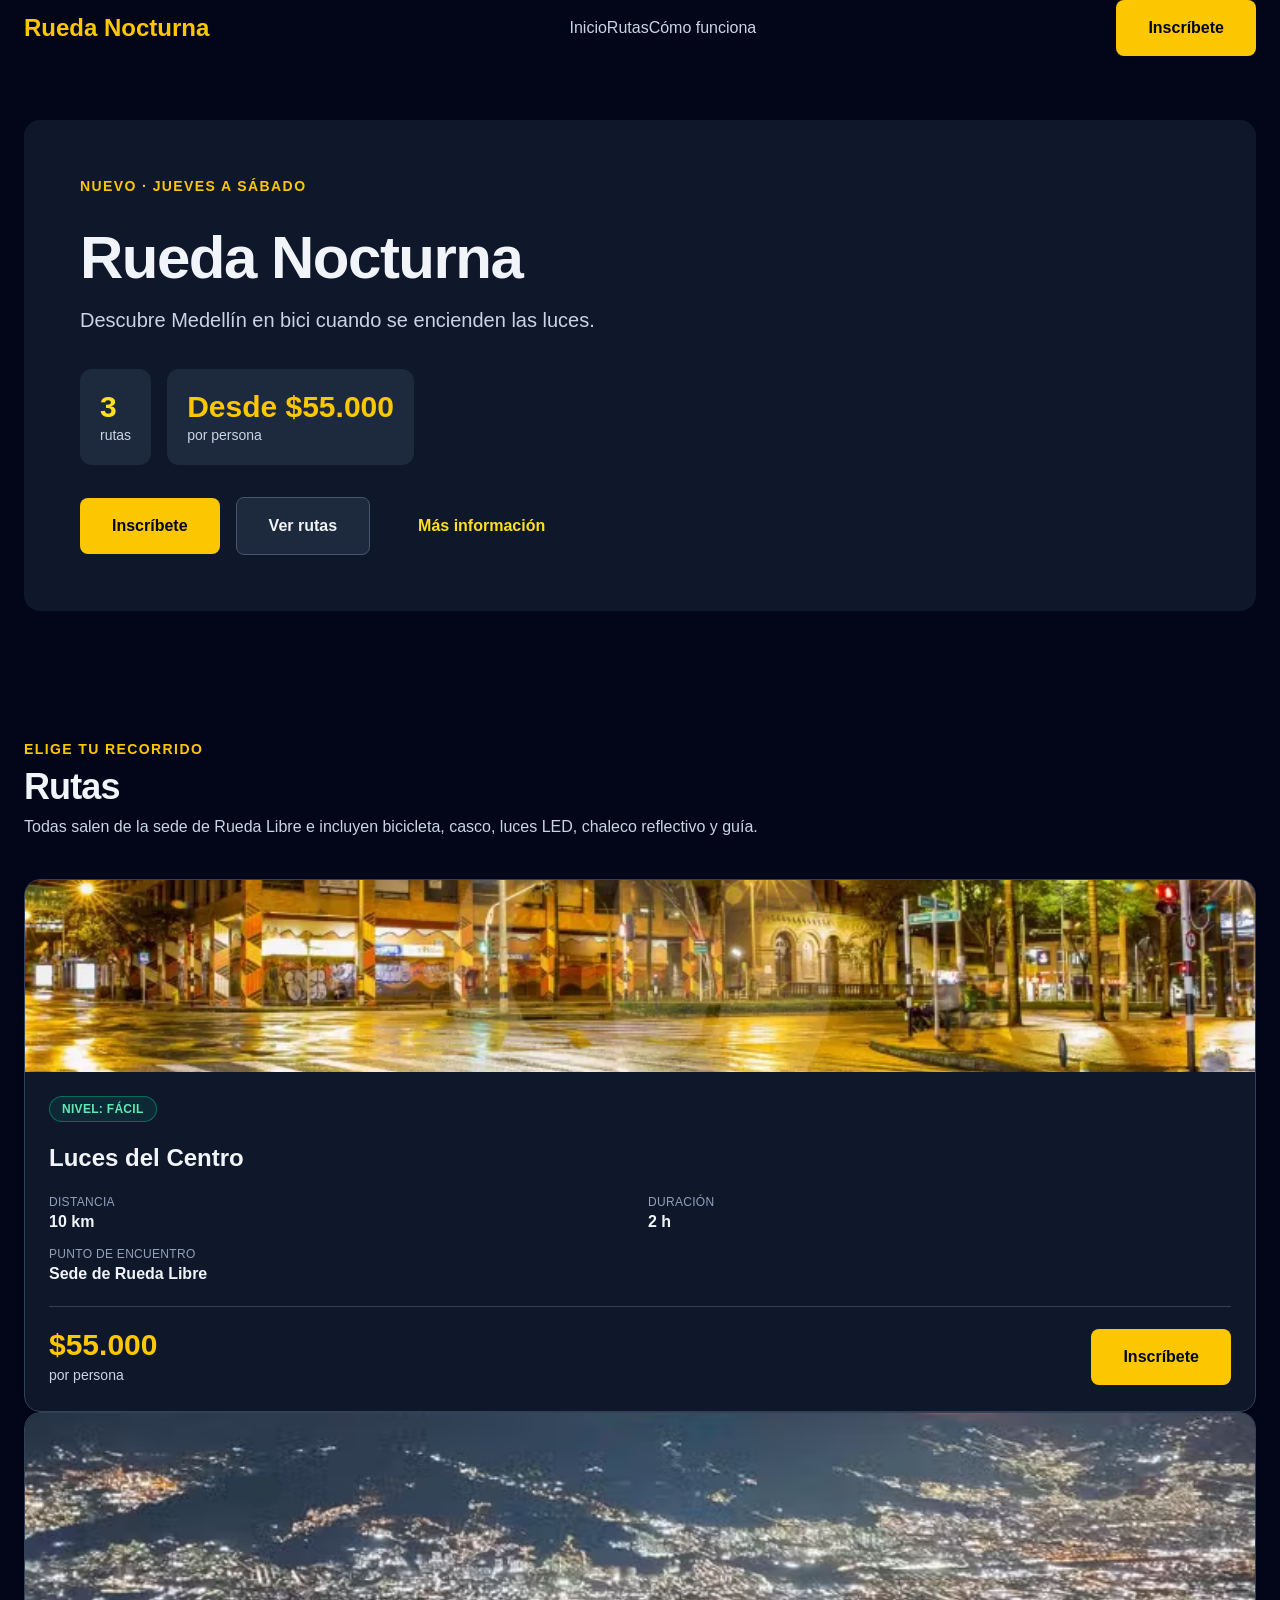
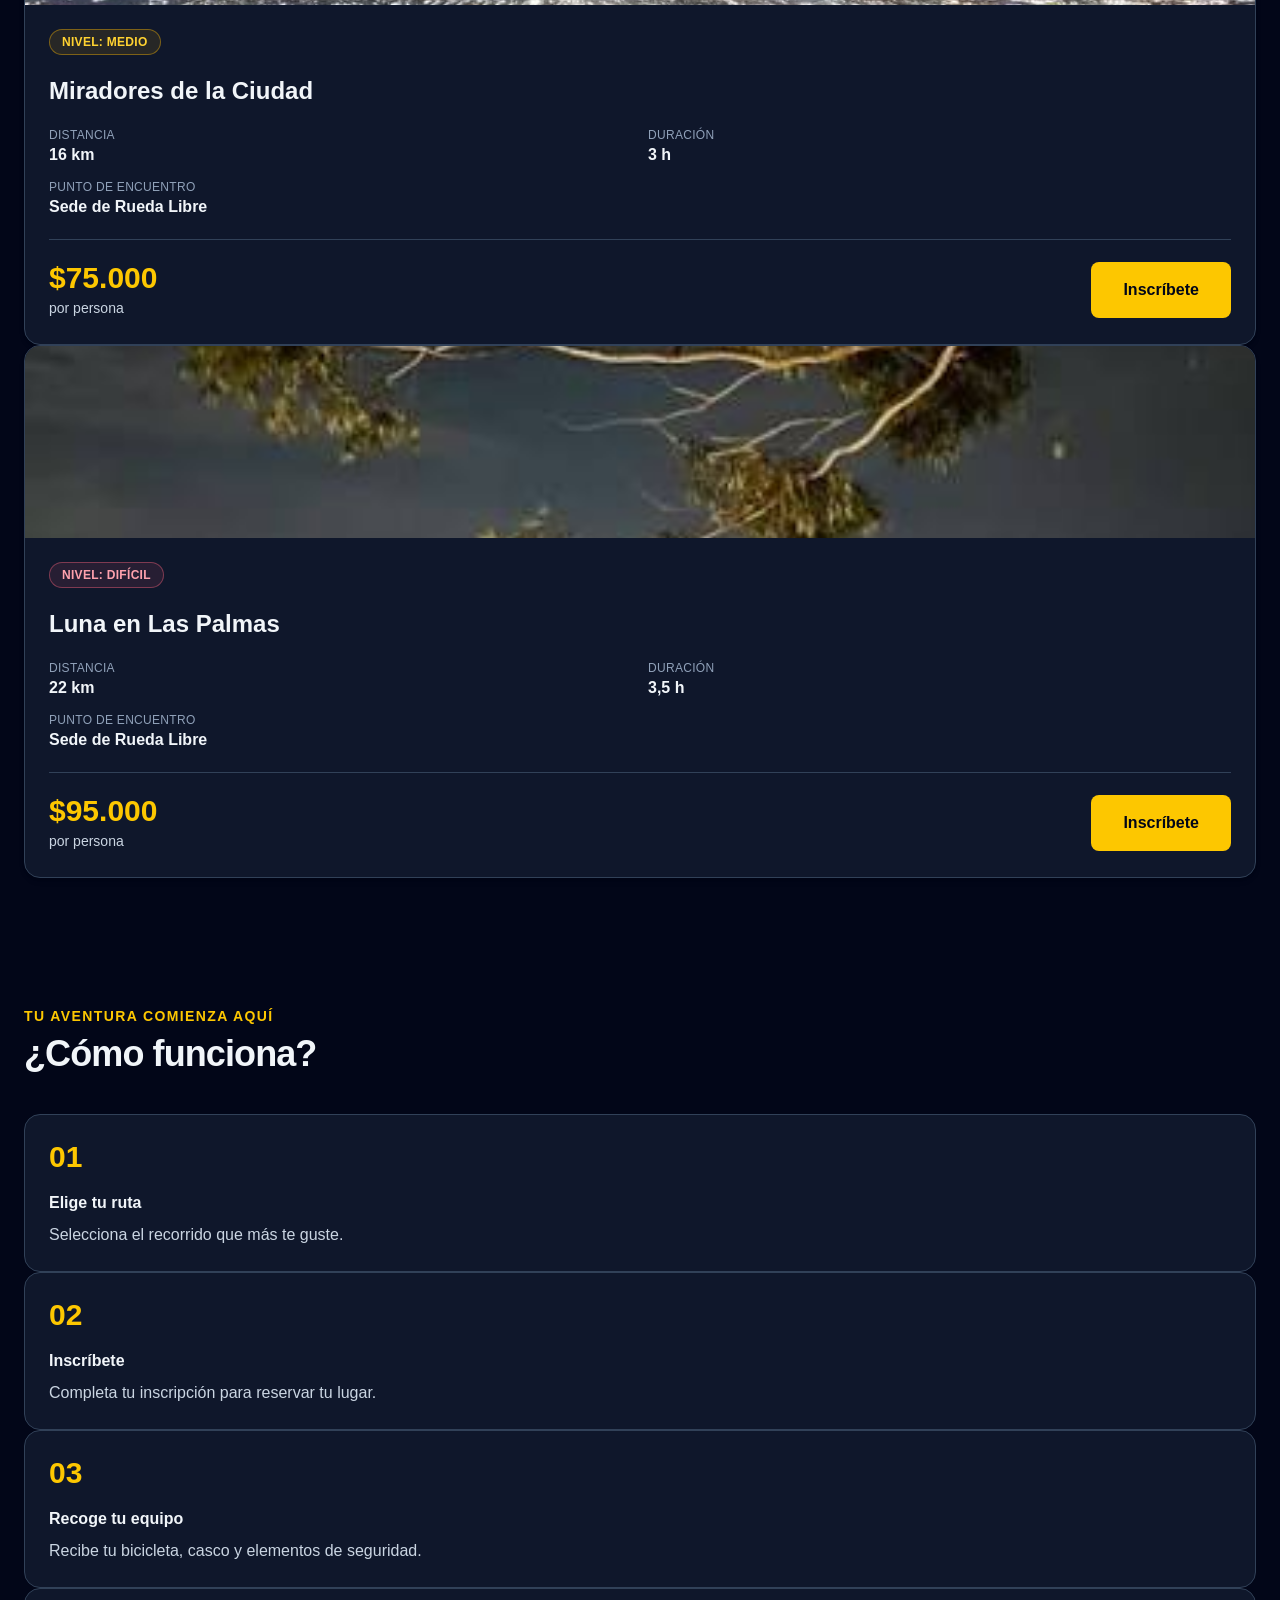
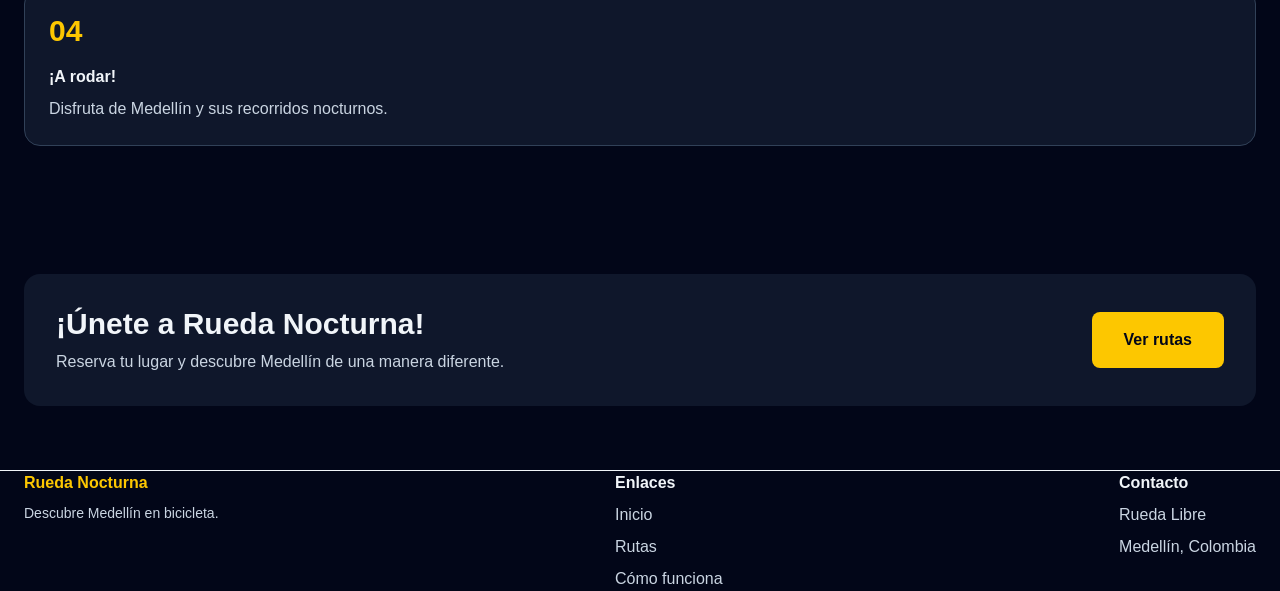
==== commit 4e3d67b3: "Feat; Landing con tail" ====
--- a/nocturna/index.html
+++ b/nocturna/index.html
@@ -1,3 +1,4 @@
+
 <!doctype html>
 <html lang="es">
   <head>
@@ -7,219 +8,388 @@
     <title>Rueda Nocturna</title>
     <link rel="stylesheet" href="../src/output.css">
   </head>
+
   <body class="bg-slate-950 text-slate-100">
-    <main class="min-h-screen flex items-center justify-center px-6 py-16">
-
-      <section class="w-full max-w-4xl mx-auto bg-slate-900 rounded-2xl p-8 md:p-14 space-y-8">
-
-        <p class="text-sm font-semibold uppercase tracking-widest text-yellow-400">
-          Nuevo · Jueves a sábado
-        </p>
-
-        <div class="space-y-4">
-          <h1 class="text-4xl md:text-6xl font-bold tracking-tight">
-            Rueda Nocturna
-          </h1>
-
-          <p class="text-lg md:text-xl text-slate-300 leading-relaxed">
-            Descubre Medellín en bici cuando se encienden las luces.
+
+
+    <header>
+      <div class="mx-auto max-w-6xl px-6 py-6 flex justify-between items-center">
+
+        <a href="#inicio" class="text-2xl font-bold text-yellow-400">
+          Rueda Nocturna
+        </a>
+
+        <nav class="flex items-center gap-6">
+          <a href="#inicio" class="text-slate-300 hover:text-yellow-400">Inicio</a>
+          <a href="#rutas" class="text-slate-300 hover:text-yellow-400">Rutas</a>
+          <a href="#info" class="text-slate-300 hover:text-yellow-400">Cómo funciona</a>
+        </nav>
+
+        <a href="#inscripcion"
+           class="inline-block rounded-lg bg-yellow-400 px-8 py-4 text-base font-bold text-slate-950
+                  hover:bg-yellow-300
+                  focus:outline-none focus-visible:ring-2 focus-visible:ring-yellow-300
+                  focus-visible:ring-offset-2 focus-visible:ring-offset-slate-900">
+          Inscríbete
+        </a>
+
+      </div>
+    </header>
+
+    <main>
+
+      <!-- SECCION PRINCIPAL -->
+      <section id="inicio" class="px-6 py-16">
+        <div class="mx-auto max-w-6xl bg-slate-900 rounded-2xl p-8 md:p-14 space-y-8">
+
+          <p class="text-sm font-semibold uppercase tracking-widest text-yellow-400">
+            Nuevo · Jueves a sábado
           </p>
-        </div>
-
-        <div class="flex flex-wrap gap-4">
-          <div class="bg-slate-800 rounded-xl p-5">
-            <p class="text-3xl font-bold text-yellow-300">3</p>
-            <p class="text-sm text-slate-300">rutas</p>
-          </div>
-
-          <div class="bg-slate-800 rounded-xl p-5">
-            <p class="text-3xl font-bold text-yellow-400">Desde $55.000</p>
-            <p class="text-sm text-slate-300">por persona</p>
-          </div>
-        </div>
-
-        <div class="flex flex-wrap items-center gap-4">
-
-        
-          <a href="#inscripcion"
-            class="inline-block rounded-lg bg-yellow-400 px-8 py-4 text-base font-bold text-slate-950
-                   hover:bg-yellow-300
-                   focus:outline-none focus-visible:ring-2 focus-visible:ring-yellow-300
-                   focus-visible:ring-offset-2 focus-visible:ring-offset-slate-900">
-            Inscríbete
-          </a>
-
-         
+
+          <div class="space-y-4">
+            <h1 class="text-4xl md:text-6xl font-bold tracking-tight">
+              Rueda Nocturna
+            </h1>
+
+            <p class="text-lg md:text-xl text-slate-300 leading-relaxed">
+              Descubre Medellín en bici cuando se encienden las luces.
+            </p>
+          </div>
+
+          <div class="flex flex-wrap gap-4">
+
+            <div class="bg-slate-800 rounded-xl p-5">
+              <p class="text-3xl font-bold text-yellow-300">3</p>
+              <p class="text-sm text-slate-300">rutas</p>
+            </div>
+
+            <div class="bg-slate-800 rounded-xl p-5">
+              <p class="text-3xl font-bold text-yellow-400">Desde $55.000</p>
+              <p class="text-sm text-slate-300">por persona</p>
+            </div>
+
+          </div>
+
+          <div class="flex flex-wrap items-center gap-4">
+
+            <a href="#inscripcion"
+               class="inline-block rounded-lg bg-yellow-400 px-8 py-4 text-base font-bold text-slate-950
+                      hover:bg-yellow-300
+                      focus:outline-none focus-visible:ring-2 focus-visible:ring-yellow-300
+                      focus-visible:ring-offset-2 focus-visible:ring-offset-slate-900">
+              Inscríbete
+            </a>
+
+            <a href="#rutas"
+               class="inline-block rounded-lg border border-slate-600 bg-slate-800 px-8 py-4 text-base font-bold text-slate-100
+                      hover:border-slate-400 hover:bg-slate-700
+                      focus:outline-none focus-visible:ring-2 focus-visible:ring-slate-300
+                      focus-visible:ring-offset-2 focus-visible:ring-offset-slate-900">
+              Ver rutas
+            </a>
+
+            <a href="#info"
+               class="inline-block rounded-lg px-8 py-4 text-base font-bold text-yellow-300
+                      hover:bg-yellow-400/10 hover:text-yellow-200
+                      focus:outline-none focus-visible:ring-2 focus-visible:ring-yellow-300
+                      focus-visible:ring-offset-2 focus-visible:ring-offset-slate-900">
+              Más información
+            </a>
+
+          </div>
+
+        </div>
+      </section>
+
+      <!-- RUTAS -->
+      <section id="rutas" class="px-6 py-16">
+        <div class="mx-auto max-w-6xl space-y-10">
+
+          <header class="space-y-2">
+            <p class="text-sm font-semibold uppercase tracking-widest text-yellow-400">
+              Elige tu recorrido
+            </p>
+
+            <h2 class="text-3xl md:text-4xl font-bold tracking-tight">
+              Rutas
+            </h2>
+
+            <p class="text-slate-300">
+              Todas salen de la sede de Rueda Libre e incluyen bicicleta,
+              casco, luces LED, chaleco reflectivo y guía.
+            </p>
+          </header>
+
+          <div class="grid grid-cols-3 gap-6">
+
+   
+            <article class="overflow-hidden rounded-2xl border border-slate-700 bg-slate-900 shadow-md
+                            transition-shadow transition-colors
+                            hover:border-yellow-400/60 hover:shadow-xl hover:shadow-yellow-400/10
+                            focus-within:border-yellow-400/60">
+
+              <img src="/src/img/luces-del-centro.jpg"
+                   alt="Ciclistas con luces LED recorriendo el centro de Medellín de noche"
+                   class="h-48 w-full bg-slate-800 object-cover">
+
+              <div class="space-y-5 p-6">
+
+                <span class="inline-block rounded-full border border-emerald-400/40 bg-emerald-400/10 px-3 py-1 text-xs font-semibold uppercase tracking-wide text-emerald-300">
+                  Nivel: Fácil
+                </span>
+
+                <h3 class="text-2xl font-bold">Luces del Centro</h3>
+
+                <dl class="grid grid-cols-2 gap-x-4 gap-y-3">
+                  <div>
+                    <dt class="text-xs uppercase tracking-wide text-slate-400">Distancia</dt>
+                    <dd class="text-base font-semibold text-slate-100">10 km</dd>
+                  </div>
+
+                  <div>
+                    <dt class="text-xs uppercase tracking-wide text-slate-400">Duración</dt>
+                    <dd class="text-base font-semibold text-slate-100">2 h</dd>
+                  </div>
+
+                  <div class="col-span-2">
+                    <dt class="text-xs uppercase tracking-wide text-slate-400">Punto de encuentro</dt>
+                    <dd class="text-base font-semibold text-slate-100">Sede de Rueda Libre</dd>
+                  </div>
+                </dl>
+
+                <div class="flex flex-wrap items-center justify-between gap-4 border-t border-slate-700 pt-5">
+                  <p>
+                    <span class="block text-3xl font-bold text-yellow-400">$55.000</span>
+                    <span class="text-sm text-slate-300">por persona</span>
+                  </p>
+
+                  <a href="#inscripcion"
+                     class="inline-block rounded-lg bg-yellow-400 px-8 py-4 text-base font-bold text-slate-950
+                            hover:bg-yellow-300
+                            focus:outline-none focus-visible:ring-2 focus-visible:ring-yellow-300
+                            focus-visible:ring-offset-2 focus-visible:ring-offset-slate-900">
+                    Inscríbete
+                  </a>
+                </div>
+
+              </div>
+            </article>
+
+
+            <article class="overflow-hidden rounded-2xl border border-slate-700 bg-slate-900 shadow-md
+                            transition-shadow transition-colors
+                            hover:border-yellow-400/60 hover:shadow-xl hover:shadow-yellow-400/10
+                            focus-within:border-yellow-400/60">
+
+              <img src="/src/img/miradores-de-la-ciudad.jpg"
+                   alt="Vista nocturna de Medellín desde un mirador"
+                   class="h-48 w-full bg-slate-800 object-cover">
+
+              <div class="space-y-5 p-6">
+
+                <span class="inline-block rounded-full border border-amber-400/40 bg-amber-400/10 px-3 py-1 text-xs font-semibold uppercase tracking-wide text-amber-300">
+                  Nivel: Medio
+                </span>
+
+                <h3 class="text-2xl font-bold">Miradores de la Ciudad</h3>
+
+                <dl class="grid grid-cols-2 gap-x-4 gap-y-3">
+                  <div>
+                    <dt class="text-xs uppercase tracking-wide text-slate-400">Distancia</dt>
+                    <dd class="text-base font-semibold text-slate-100">16 km</dd>
+                  </div>
+
+                  <div>
+                    <dt class="text-xs uppercase tracking-wide text-slate-400">Duración</dt>
+                    <dd class="text-base font-semibold text-slate-100">3 h</dd>
+                  </div>
+
+                  <div class="col-span-2">
+                    <dt class="text-xs uppercase tracking-wide text-slate-400">Punto de encuentro</dt>
+                    <dd class="text-base font-semibold text-slate-100">Sede de Rueda Libre</dd>
+                  </div>
+                </dl>
+
+                <div class="flex flex-wrap items-center justify-between gap-4 border-t border-slate-700 pt-5">
+                  <p>
+                    <span class="block text-3xl font-bold text-yellow-400">$75.000</span>
+                    <span class="text-sm text-slate-300">por persona</span>
+                  </p>
+
+                  <a href="#inscripcion"
+                     class="inline-block rounded-lg bg-yellow-400 px-8 py-4 text-base font-bold text-slate-950
+                            hover:bg-yellow-300
+                            focus:outline-none focus-visible:ring-2 focus-visible:ring-yellow-300
+                            focus-visible:ring-offset-2 focus-visible:ring-offset-slate-900">
+                    Inscríbete
+                  </a>
+                </div>
+
+              </div>
+            </article>
+
+  
+            <article class="overflow-hidden rounded-2xl border border-slate-700 bg-slate-900 shadow-md
+                            transition-shadow transition-colors
+                            hover:border-yellow-400/60 hover:shadow-xl hover:shadow-yellow-400/10
+                            focus-within:border-yellow-400/60">
+
+              <img src="/src/img/luna-en-las-palmas.jpg"
+                   alt="Ciclistas subiendo por la vía Las Palmas bajo la luna"
+                   class="h-48 w-full bg-slate-800 object-cover">
+
+              <div class="space-y-5 p-6">
+
+                <span class="inline-block rounded-full border border-rose-400/40 bg-rose-400/10 px-3 py-1 text-xs font-semibold uppercase tracking-wide text-rose-300">
+                  Nivel: Difícil
+                </span>
+
+                <h3 class="text-2xl font-bold">Luna en Las Palmas</h3>
+
+                <dl class="grid grid-cols-2 gap-x-4 gap-y-3">
+                  <div>
+                    <dt class="text-xs uppercase tracking-wide text-slate-400">Distancia</dt>
+                    <dd class="text-base font-semibold text-slate-100">22 km</dd>
+                  </div>
+
+                  <div>
+                    <dt class="text-xs uppercase tracking-wide text-slate-400">Duración</dt>
+                    <dd class="text-base font-semibold text-slate-100">3,5 h</dd>
+                  </div>
+
+                  <div class="col-span-2">
+                    <dt class="text-xs uppercase tracking-wide text-slate-400">Punto de encuentro</dt>
+                    <dd class="text-base font-semibold text-slate-100">Sede de Rueda Libre</dd>
+                  </div>
+                </dl>
+
+                <div class="flex flex-wrap items-center justify-between gap-4 border-t border-slate-700 pt-5">
+                  <p>
+                    <span class="block text-3xl font-bold text-yellow-400">$95.000</span>
+                    <span class="text-sm text-slate-300">por persona</span>
+                  </p>
+
+                  <a href="#inscripcion"
+                     class="inline-block rounded-lg bg-yellow-400 px-8 py-4 text-base font-bold text-slate-950
+                            hover:bg-yellow-300
+                            focus:outline-none focus-visible:ring-2 focus-visible:ring-yellow-300
+                            focus-visible:ring-offset-2 focus-visible:ring-offset-slate-900">
+                    Inscríbete
+                  </a>
+                </div>
+
+              </div>
+            </article>
+
+          </div>
+        </div>
+      </section>
+
+    
+      <section id="info" class="px-6 py-16">
+        <div class="mx-auto max-w-6xl space-y-10">
+
+          <header class="space-y-2">
+            <p class="text-sm font-semibold uppercase tracking-widest text-yellow-400">
+              Tu aventura comienza aquí
+            </p>
+
+            <h2 class="text-3xl md:text-4xl font-bold tracking-tight">
+              ¿Cómo funciona?
+            </h2>
+          </header>
+
+          <div class="grid grid-cols-4 gap-6">
+
+            <article class="rounded-2xl border border-slate-700 bg-slate-900 p-6">
+              <p class="text-3xl font-bold text-yellow-400 mb-4">01</p>
+              <h3 class="text-xl font-bold mb-2">Elige tu ruta</h3>
+              <p class="text-slate-300">
+                Selecciona el recorrido que más te guste.
+              </p>
+            </article>
+
+            <article class="rounded-2xl border border-slate-700 bg-slate-900 p-6">
+              <p class="text-3xl font-bold text-yellow-400 mb-4">02</p>
+              <h3 class="text-xl font-bold mb-2">Inscríbete</h3>
+              <p class="text-slate-300">
+                Completa tu inscripción para reservar tu lugar.
+              </p>
+            </article>
+
+            <article class="rounded-2xl border border-slate-700 bg-slate-900 p-6">
+              <p class="text-3xl font-bold text-yellow-400 mb-4">03</p>
+              <h3 class="text-xl font-bold mb-2">Recoge tu equipo</h3>
+              <p class="text-slate-300">
+                Recibe tu bicicleta, casco y elementos de seguridad.
+              </p>
+            </article>
+
+            <article class="rounded-2xl border border-slate-700 bg-slate-900 p-6">
+              <p class="text-3xl font-bold text-yellow-400 mb-4">04</p>
+              <h3 class="text-xl font-bold mb-2">¡A rodar!</h3>
+              <p class="text-slate-300">
+                Disfruta de Medellín y sus recorridos nocturnos.
+              </p>
+            </article>
+
+          </div>
+        </div>
+      </section>
+
+   
+      <section id="inscripcion" class="px-6 py-16">
+        <div class="mx-auto max-w-6xl rounded-2xl bg-slate-900 p-8 md:p-12 flex items-center justify-between gap-6">
+
+          <div class="space-y-2">
+            <h2 class="text-3xl font-bold">
+              ¡Únete a Rueda Nocturna!
+            </h2>
+
+            <p class="text-slate-300">
+              Reserva tu lugar y descubre Medellín de una manera diferente.
+            </p>
+          </div>
+
           <a href="#rutas"
-            class="inline-block rounded-lg border border-slate-600 bg-slate-800 px-8 py-4 text-base font-bold text-slate-100
-                   hover:border-slate-400 hover:bg-slate-700
-                   focus:outline-none focus-visible:ring-2 focus-visible:ring-slate-300
-                   focus-visible:ring-offset-2 focus-visible:ring-offset-slate-900">
+             class="inline-block rounded-lg bg-yellow-400 px-8 py-4 text-base font-bold text-slate-950
+                    hover:bg-yellow-300
+                    focus:outline-none focus-visible:ring-2 focus-visible:ring-yellow-300
+                    focus-visible:ring-offset-2 focus-visible:ring-offset-slate-900">
             Ver rutas
           </a>
 
-        
-          <a href="#info"
-            class="inline-block rounded-lg px-8 py-4 text-base font-bold text-yellow-300
-                   hover:bg-yellow-400/10 hover:text-yellow-200
-                   focus:outline-none focus-visible:ring-2 focus-visible:ring-yellow-300
-                   focus-visible:ring-offset-2 focus-visible:ring-offset-slate-900">
-            Más información
-          </a>
-
-        </div>
-
+        </div>
       </section>
 
     </main>
-    <section id="rutas" class="px-6 py-16">
-      <div class="mx-auto max-w-2xl space-y-10">
-
-        <header class="space-y-2">
-          <p class="text-sm font-semibold uppercase tracking-widest text-yellow-400">Elige tu recorrido</p>
-          <h2 class="text-3xl md:text-4xl font-bold tracking-tight">Rutas</h2>
-          <p class="text-slate-300">Todas salen de la sede de Rueda Libre e incluyen bicicleta, casco, luces LED, chaleco reflectivo y guía.</p>
-        </header>
-
-
-        <article class="overflow-hidden rounded-2xl border border-slate-700 bg-slate-900 shadow-md
-                        transition-shadow transition-colors
-                        hover:border-yellow-400/60 hover:shadow-xl hover:shadow-yellow-400/10
-                        focus-within:border-yellow-400/60">
-          <img src="/src/img/luces-del-centro.jpg"
-               alt="Ciclistas con luces LED recorriendo el centro de Medellín de noche"
-               class="h-48 w-full bg-slate-800 object-cover">
-
-          <div class="space-y-5 p-6">
-            <span class="inline-block rounded-full border border-emerald-400/40 bg-emerald-400/10 px-3 py-1 text-xs font-semibold uppercase tracking-wide text-emerald-300">
-              Nivel: Fácil
-            </span>
-
-            <h3 class="text-2xl font-bold">Luces del Centro</h3>
-
-            <dl class="grid grid-cols-2 gap-x-4 gap-y-3">
-              <div>
-                <dt class="text-xs uppercase tracking-wide text-slate-400">Distancia</dt>
-                <dd class="text-base font-semibold text-slate-100">10 km</dd>
-              </div>
-              <div>
-                <dt class="text-xs uppercase tracking-wide text-slate-400">Duración</dt>
-                <dd class="text-base font-semibold text-slate-100">2 h</dd>
-              </div>
-              <div class="col-span-2">
-                <dt class="text-xs uppercase tracking-wide text-slate-400">Punto de encuentro</dt>
-                <dd class="text-base font-semibold text-slate-100">Sede de Rueda Libre</dd>
-              </div>
-            </dl>
-
-            <div class="flex flex-wrap items-center justify-between gap-4 border-t border-slate-700 pt-5">
-              <p>
-                <span class="block text-3xl font-bold text-yellow-400">$55.000</span>
-                <span class="text-sm text-slate-300">por persona</span>
-              </p>
-              <a href="#inscripcion"
-                 class="inline-block rounded-lg bg-yellow-400 px-8 py-4 text-base font-bold text-slate-950
-                        hover:bg-yellow-300
-                        focus:outline-none focus-visible:ring-2 focus-visible:ring-yellow-300
-                        focus-visible:ring-offset-2 focus-visible:ring-offset-slate-900">
-                Inscríbete
-              </a>
-            </div>
-          </div>
-        </article>
-        <article class="overflow-hidden rounded-2xl border border-slate-700 bg-slate-900 shadow-md
-                        transition-shadow transition-colors
-                        hover:border-yellow-400/60 hover:shadow-xl hover:shadow-yellow-400/10
-                        focus-within:border-yellow-400/60">
-          <img src="/src/img/miradores-de-la-ciudad.jpg"
-               alt="Vista nocturna de Medellín desde un mirador"
-               class="h-48 w-full bg-slate-800 object-cover">
-
-          <div class="space-y-5 p-6">
-            <span class="inline-block rounded-full border border-amber-400/40 bg-amber-400/10 px-3 py-1 text-xs font-semibold uppercase tracking-wide text-amber-300">
-              Nivel: Medio
-            </span>
-
-            <h3 class="text-2xl font-bold">Miradores de la Ciudad</h3>
-
-            <dl class="grid grid-cols-2 gap-x-4 gap-y-3">
-              <div>
-                <dt class="text-xs uppercase tracking-wide text-slate-400">Distancia</dt>
-                <dd class="text-base font-semibold text-slate-100">16 km</dd>
-              </div>
-              <div>
-                <dt class="text-xs uppercase tracking-wide text-slate-400">Duración</dt>
-                <dd class="text-base font-semibold text-slate-100">3 h</dd>
-              </div>
-              <div class="col-span-2">
-                <dt class="text-xs uppercase tracking-wide text-slate-400">Punto de encuentro</dt>
-                <dd class="text-base font-semibold text-slate-100">Sede de Rueda Libre</dd>
-              </div>
-            </dl>
-
-            <div class="flex flex-wrap items-center justify-between gap-4 border-t border-slate-700 pt-5">
-              <p>
-                <span class="block text-3xl font-bold text-yellow-400">$75.000</span>
-                <span class="text-sm text-slate-300">por persona</span>
-              </p>
-              <a href="#inscripcion"
-                 class="inline-block rounded-lg bg-yellow-400 px-8 py-4 text-base font-bold text-slate-950
-                        hover:bg-yellow-300
-                        focus:outline-none focus-visible:ring-2 focus-visible:ring-yellow-300
-                        focus-visible:ring-offset-2 focus-visible:ring-offset-slate-900">
-                Inscríbete
-              </a>
-            </div>
-          </div>
-        </article>
-
-        <article class="overflow-hidden rounded-2xl border border-slate-700 bg-slate-900 shadow-md
-                        transition-shadow transition-colors
-                        hover:border-yellow-400/60 hover:shadow-xl hover:shadow-yellow-400/10
-                        focus-within:border-yellow-400/60">
-          <img src="/src/img/luna-en-las-palmas.jpg"
-               alt="Ciclistas subiendo por la vía Las Palmas bajo la luna"
-               class="h-48 w-full bg-slate-800 object-cover">
-
-          <div class="space-y-5 p-6">
-            <span class="inline-block rounded-full border border-rose-400/40 bg-rose-400/10 px-3 py-1 text-xs font-semibold uppercase tracking-wide text-rose-300">
-              Nivel: Difícil
-            </span>
-
-            <h3 class="text-2xl font-bold">Luna en Las Palmas</h3>
-
-            <dl class="grid grid-cols-2 gap-x-4 gap-y-3">
-              <div>
-                <dt class="text-xs uppercase tracking-wide text-slate-400">Distancia</dt>
-                <dd class="text-base font-semibold text-slate-100">22 km</dd>
-              </div>
-              <div>
-                <dt class="text-xs uppercase tracking-wide text-slate-400">Duración</dt>
-                <dd class="text-base font-semibold text-slate-100">3,5 h</dd>
-              </div>
-              <div class="col-span-2">
-                <dt class="text-xs uppercase tracking-wide text-slate-400">Punto de encuentro</dt>
-                <dd class="text-base font-semibold text-slate-100">Sede de Rueda Libre</dd>
-              </div>
-            </dl>
-
-            <div class="flex flex-wrap items-center justify-between gap-4 border-t border-slate-700 pt-5">
-              <p>
-                <span class="block text-3xl font-bold text-yellow-400">$95.000</span>
-                <span class="text-sm text-slate-300">por persona</span>
-              </p>
-              <a href="#inscripcion"
-                 class="inline-block rounded-lg bg-yellow-400 px-8 py-4 text-base font-bold text-slate-950
-                        hover:bg-yellow-300
-                        focus:outline-none focus-visible:ring-2 focus-visible:ring-yellow-300
-                        focus-visible:ring-offset-2 focus-visible:ring-offset-slate-900">
-                Inscríbete
-              </a>
-            </div>
-          </div>
-        </article>
+
+    
+    <footer class="border-t border-slate-800">
+      <div class="mx-auto max-w-6xl px-6 py-10 flex justify-between gap-8">
+
+        <div class="space-y-2">
+          <h3 class="text-xl font-bold text-yellow-400">Rueda Nocturna</h3>
+          <p class="text-sm text-slate-300">
+            Descubre Medellín en bicicleta.
+          </p>
+        </div>
+
+        <div class="space-y-2">
+          <h3 class="font-bold">Enlaces</h3>
+          <p><a href="#inicio" class="text-slate-300 hover:text-yellow-400">Inicio</a></p>
+          <p><a href="#rutas" class="text-slate-300 hover:text-yellow-400">Rutas</a></p>
+          <p><a href="#info" class="text-slate-300 hover:text-yellow-400">Cómo funciona</a></p>
+        </div>
+
+        <div class="space-y-2">
+          <h3 class="font-bold">Contacto</h3>
+          <p class="text-slate-300">Rueda Libre</p>
+          <p class="text-slate-300">Medellín, Colombia</p>
+        </div>
 
       </div>
-    </section>
+    </footer>
+
   </body>
-</html>+</html>
--- a/src/output.css
+++ b/src/output.css
@@ -17,6 +17,7 @@
     --color-emerald-400: oklch(76.5% 0.177 163.223);
     --color-sky-300: oklch(82.8% 0.111 230.318);
     --color-sky-400: oklch(74.6% 0.16 232.661);
+    --color-pink-500: oklch(65.6% 0.241 354.308);
     --color-rose-300: oklch(81% 0.117 11.638);
     --color-rose-400: oklch(71.2% 0.194 13.428);
     --color-slate-100: oklch(96.8% 0.007 247.896);
@@ -217,6 +218,9 @@
   .collapse {
     visibility: collapse;
   }
+  .visible {
+    visibility: visible;
+  }
   .col-12 {
     grid-column: 12;
   }
@@ -496,6 +500,9 @@
       background-color: color-mix(in oklab, var(--color-emerald-400) 10%, transparent);
     }
   }
+  .bg-pink-500 {
+    background-color: var(--color-pink-500);
+  }
   .bg-rose-400 {
     background-color: var(--color-rose-400);
   }
@@ -687,6 +694,10 @@
   }
   .shadow-sm {
     --tw-shadow: 0 1px 3px 0 var(--tw-shadow-color, rgb(0 0 0 / 0.1)), 0 1px 2px -1px var(--tw-shadow-color, rgb(0 0 0 / 0.1));
+    box-shadow: var(--tw-inset-shadow), var(--tw-inset-ring-shadow), var(--tw-ring-offset-shadow), var(--tw-ring-shadow), var(--tw-shadow);
+  }
+  .ring-2 {
+    --tw-ring-shadow: var(--tw-ring-inset, ) 0 0 0 calc(2px + var(--tw-ring-offset-width)) var(--tw-ring-color, currentcolor);
     box-shadow: var(--tw-inset-shadow), var(--tw-inset-ring-shadow), var(--tw-ring-offset-shadow), var(--tw-ring-shadow), var(--tw-shadow);
   }
   .outline {
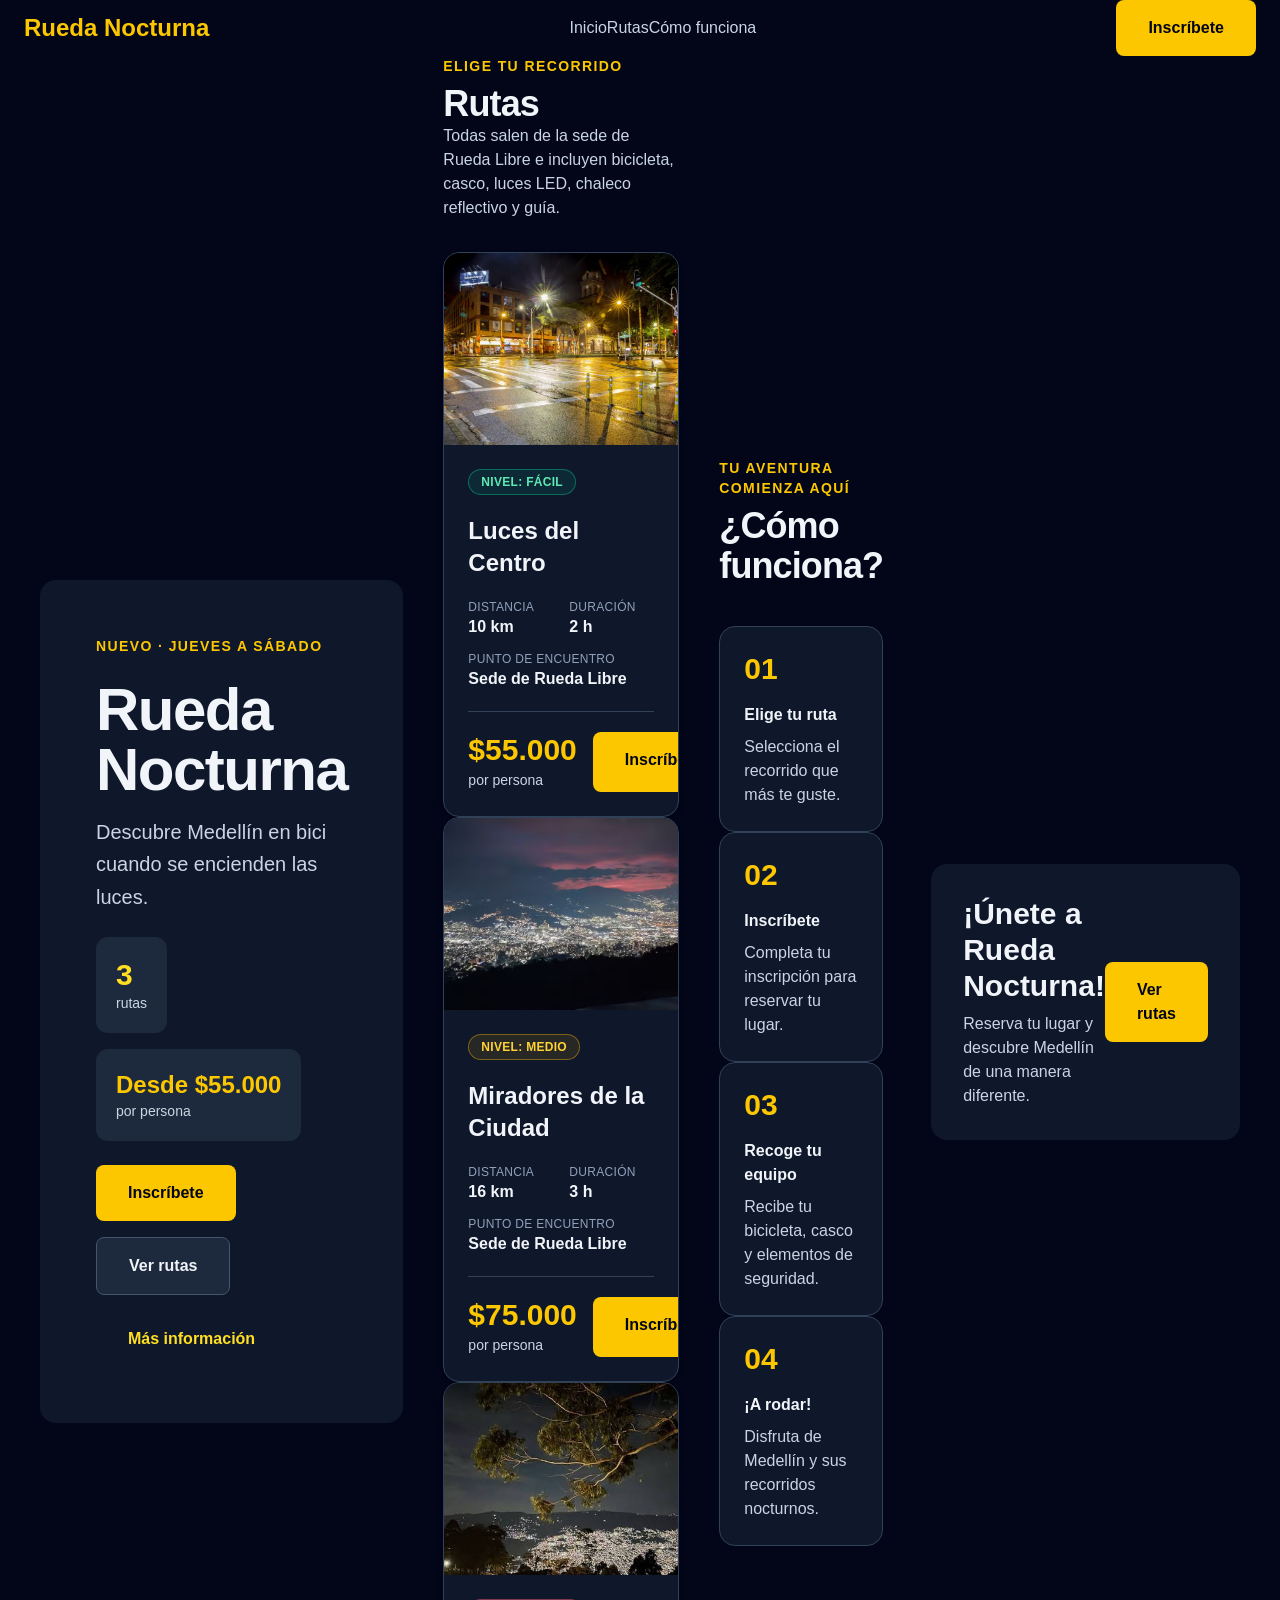
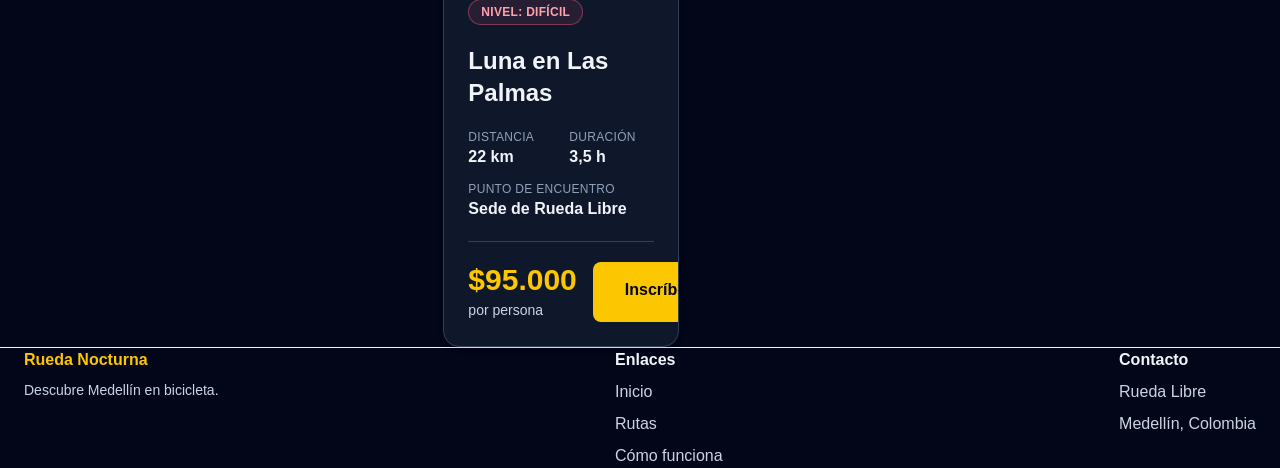
==== commit 17e3d479: "Feat;Landing a diseño responsive" ====
--- a/nocturna/index.html
+++ b/nocturna/index.html
@@ -36,22 +36,21 @@
       </div>
     </header>
 
-    <main>
-
-      <!-- SECCION PRINCIPAL -->
+    <main class="min-h-screen flex items-center justify-center px-4 py-10 sm:px-6 sm:py-16">
+
       <section id="inicio" class="px-6 py-16">
-        <div class="mx-auto max-w-6xl bg-slate-900 rounded-2xl p-8 md:p-14 space-y-8">
+        <div  class="w-full max-w-4xl mx-auto bg-slate-900 rounded-2xl p-6 sm:p-8 md:p-14 space-y-6 md:space-y-8">
 
           <p class="text-sm font-semibold uppercase tracking-widest text-yellow-400">
             Nuevo · Jueves a sábado
           </p>
 
           <div class="space-y-4">
-            <h1 class="text-4xl md:text-6xl font-bold tracking-tight">
+            <h1 class="text-3xl sm:text-4xl md:text-6xl font-bold tracking-tight">
               Rueda Nocturna
             </h1>
 
-            <p class="text-lg md:text-xl text-slate-300 leading-relaxed">
+            <p class="text-base sm:text-lg md:text-xl text-slate-300 leading-relaxed">
               Descubre Medellín en bici cuando se encienden las luces.
             </p>
           </div>
@@ -64,7 +63,7 @@
             </div>
 
             <div class="bg-slate-800 rounded-xl p-5">
-              <p class="text-3xl font-bold text-yellow-400">Desde $55.000</p>
+            <p class="text-2xl sm:text-3xl font-bold text-yellow-400">Desde $55.000</p>
               <p class="text-sm text-slate-300">por persona</p>
             </div>
 
@@ -101,17 +100,17 @@
         </div>
       </section>
 
-      <!-- RUTAS -->
-      <section id="rutas" class="px-6 py-16">
-        <div class="mx-auto max-w-6xl space-y-10">
+      
+    <section id="rutas" class="px-4 py-10 sm:px-6 sm:py-16">
+  <div class="mx-auto max-w-6xl space-y-8 sm:space-y-10">
 
           <header class="space-y-2">
             <p class="text-sm font-semibold uppercase tracking-widest text-yellow-400">
               Elige tu recorrido
             </p>
-
-            <h2 class="text-3xl md:text-4xl font-bold tracking-tight">
-              Rutas
+            <div class="grid grid-cols-1 sm:grid-cols-2 lg:grid-cols-3 gap-6">
+
+          <h2 class="text-2xl sm:text-3xl md:text-4xl font-bold tracking-tight">Rutas
             </h2>
 
             <p class="text-slate-300">
@@ -157,7 +156,7 @@
                   </div>
                 </dl>
 
-                <div class="flex flex-wrap items-center justify-between gap-4 border-t border-slate-700 pt-5">
+               <div class="flex flex-col sm:flex-row sm:items-center justify-between gap-4 border-t border-slate-700 pt-5">
                   <p>
                     <span class="block text-3xl font-bold text-yellow-400">$55.000</span>
                     <span class="text-sm text-slate-300">por persona</span>
@@ -210,7 +209,7 @@
                   </div>
                 </dl>
 
-                <div class="flex flex-wrap items-center justify-between gap-4 border-t border-slate-700 pt-5">
+               <div class="flex flex-col sm:flex-row sm:items-center justify-between gap-4 border-t border-slate-700 pt-5">
                   <p>
                     <span class="block text-3xl font-bold text-yellow-400">$75.000</span>
                     <span class="text-sm text-slate-300">por persona</span>
@@ -263,7 +262,7 @@
                   </div>
                 </dl>
 
-                <div class="flex flex-wrap items-center justify-between gap-4 border-t border-slate-700 pt-5">
+               <div class="flex flex-col sm:flex-row sm:items-center justify-between gap-4 border-t border-slate-700 pt-5">
                   <p>
                     <span class="block text-3xl font-bold text-yellow-400">$95.000</span>
                     <span class="text-sm text-slate-300">por persona</span>
@@ -332,7 +331,7 @@
                 Disfruta de Medellín y sus recorridos nocturnos.
               </p>
             </article>
-
+          </div>
           </div>
         </div>
       </section>
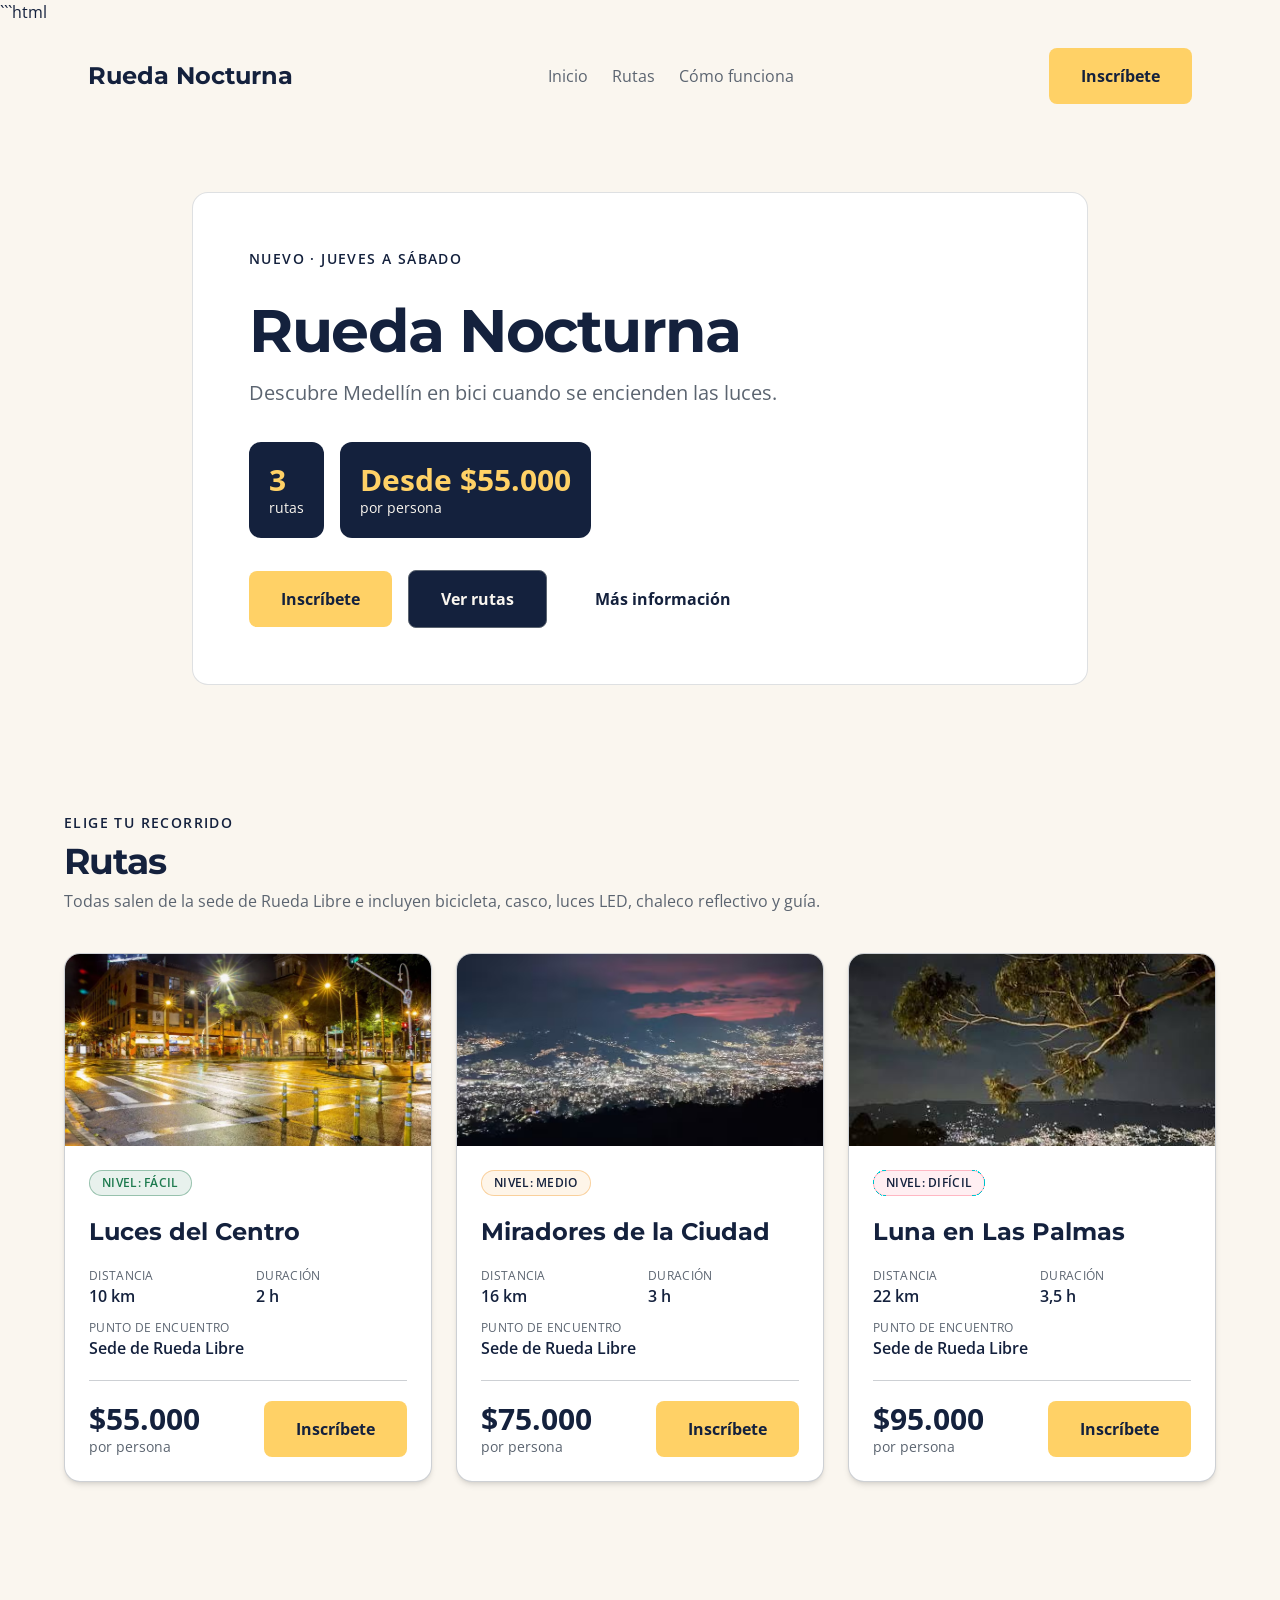
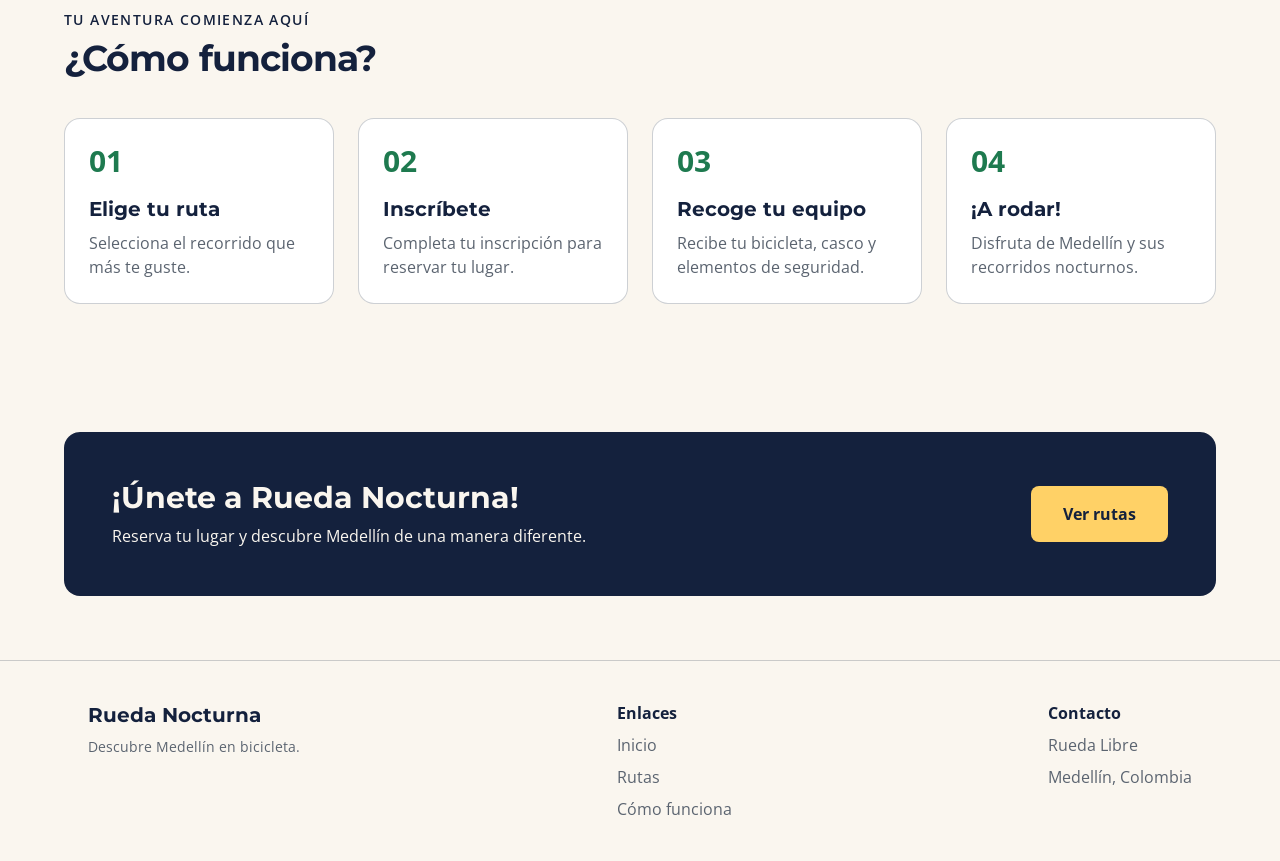
==== commit a7df7398: "Feat;Tema, colores, modo oscuro" ====
--- a/nocturna/index.html
+++ b/nocturna/index.html
@@ -1,4 +1,4 @@
-
+```html
 <!doctype html>
 <html lang="es">
   <head>
@@ -9,62 +9,61 @@
     <link rel="stylesheet" href="../src/output.css">
   </head>
 
-  <body class="bg-slate-950 text-slate-100">
-
+  <body class="bg-crema text-azul-noche dark:bg-azul-noche dark:text-crema font-open-sans">
 
     <header>
-      <div class="mx-auto max-w-6xl px-6 py-6 flex justify-between items-center">
-
-        <a href="#inicio" class="text-2xl font-bold text-yellow-400">
+      <div class="mx-auto max-w-6xl px-6 py-6 flex flex-col gap-6 md:flex-row md:justify-between md:items-center">
+
+        <a href="#inicio" class="text-2xl font-bold text-azul-noche dark:text-amarillo-farol font-montserrat">
           Rueda Nocturna
         </a>
 
-        <nav class="flex items-center gap-6">
-          <a href="#inicio" class="text-slate-300 hover:text-yellow-400">Inicio</a>
-          <a href="#rutas" class="text-slate-300 hover:text-yellow-400">Rutas</a>
-          <a href="#info" class="text-slate-300 hover:text-yellow-400">Cómo funciona</a>
+        <nav class="flex flex-wrap items-center gap-6">
+          <a href="#inicio" class="text-gris-asfalto dark:text-crema hover:text-verde-ruta dark:hover:text-amarillo-farol">Inicio</a>
+          <a href="#rutas" class="text-gris-asfalto dark:text-crema hover:text-verde-ruta dark:hover:text-amarillo-farol">Rutas</a>
+          <a href="#info" class="text-gris-asfalto dark:text-crema hover:text-verde-ruta dark:hover:text-amarillo-farol">Cómo funciona</a>
         </nav>
 
         <a href="#inscripcion"
-           class="inline-block rounded-lg bg-yellow-400 px-8 py-4 text-base font-bold text-slate-950
-                  hover:bg-yellow-300
-                  focus:outline-none focus-visible:ring-2 focus-visible:ring-yellow-300
-                  focus-visible:ring-offset-2 focus-visible:ring-offset-slate-900">
+           class="inline-block rounded-lg bg-amarillo-farol px-8 py-4 text-base font-bold text-azul-noche
+                  hover:bg-naranja-pedal
+                  focus:outline-none focus-visible:ring-2 focus-visible:ring-amarillo-farol
+                  focus-visible:ring-offset-2 focus-visible:ring-offset-crema dark:focus-visible:ring-offset-azul-noche">
           Inscríbete
         </a>
 
       </div>
     </header>
 
-    <main class="min-h-screen flex items-center justify-center px-4 py-10 sm:px-6 sm:py-16">
-
-      <section id="inicio" class="px-6 py-16">
-        <div  class="w-full max-w-4xl mx-auto bg-slate-900 rounded-2xl p-6 sm:p-8 md:p-14 space-y-6 md:space-y-8">
-
-          <p class="text-sm font-semibold uppercase tracking-widest text-yellow-400">
+    <main class="min-h-screen">
+
+      <section id="inicio" class="px-4 py-10 sm:px-6 sm:py-16">
+        <div class="w-full max-w-4xl mx-auto bg-white dark:bg-azul-noche border border-gris-asfalto/20 dark:border-crema/20 rounded-2xl p-8 md:p-14 space-y-8">
+
+          <p class="text-sm font-semibold uppercase tracking-widest text-azul-noche dark:text-amarillo-farol">
             Nuevo · Jueves a sábado
           </p>
 
           <div class="space-y-4">
-            <h1 class="text-3xl sm:text-4xl md:text-6xl font-bold tracking-tight">
+            <h1 class="text-4xl md:text-6xl font-bold tracking-tight font-montserrat">
               Rueda Nocturna
             </h1>
 
-            <p class="text-base sm:text-lg md:text-xl text-slate-300 leading-relaxed">
+            <p class="text-base sm:text-lg md:text-xl text-gris-asfalto dark:text-crema leading-relaxed">
               Descubre Medellín en bici cuando se encienden las luces.
             </p>
           </div>
 
           <div class="flex flex-wrap gap-4">
 
-            <div class="bg-slate-800 rounded-xl p-5">
-              <p class="text-3xl font-bold text-yellow-300">3</p>
-              <p class="text-sm text-slate-300">rutas</p>
+            <div class="bg-azul-noche rounded-xl p-5">
+              <p class="text-3xl font-bold text-amarillo-farol">3</p>
+              <p class="text-sm text-crema">rutas</p>
             </div>
 
-            <div class="bg-slate-800 rounded-xl p-5">
-            <p class="text-2xl sm:text-3xl font-bold text-yellow-400">Desde $55.000</p>
-              <p class="text-sm text-slate-300">por persona</p>
+            <div class="bg-azul-noche rounded-xl p-5">
+              <p class="text-2xl sm:text-3xl font-bold text-amarillo-farol">Desde $55.000</p>
+              <p class="text-sm text-crema">por persona</p>
             </div>
 
           </div>
@@ -72,26 +71,26 @@
           <div class="flex flex-wrap items-center gap-4">
 
             <a href="#inscripcion"
-               class="inline-block rounded-lg bg-yellow-400 px-8 py-4 text-base font-bold text-slate-950
-                      hover:bg-yellow-300
-                      focus:outline-none focus-visible:ring-2 focus-visible:ring-yellow-300
-                      focus-visible:ring-offset-2 focus-visible:ring-offset-slate-900">
+               class="inline-block rounded-lg bg-amarillo-farol px-8 py-4 text-base font-bold text-azul-noche
+                      hover:bg-naranja-pedal
+                      focus:outline-none focus-visible:ring-2 focus-visible:ring-amarillo-farol
+                      focus-visible:ring-offset-2 focus-visible:ring-offset-crema dark:focus-visible:ring-offset-azul-noche">
               Inscríbete
             </a>
 
             <a href="#rutas"
-               class="inline-block rounded-lg border border-slate-600 bg-slate-800 px-8 py-4 text-base font-bold text-slate-100
-                      hover:border-slate-400 hover:bg-slate-700
-                      focus:outline-none focus-visible:ring-2 focus-visible:ring-slate-300
-                      focus-visible:ring-offset-2 focus-visible:ring-offset-slate-900">
+               class="inline-block rounded-lg border border-gris-asfalto bg-azul-noche px-8 py-4 text-base font-bold text-crema
+                      hover:border-amarillo-farol hover:bg-verde-ruta
+                      focus:outline-none focus-visible:ring-2 focus-visible:ring-amarillo-farol
+                      focus-visible:ring-offset-2 focus-visible:ring-offset-crema dark:focus-visible:ring-offset-azul-noche">
               Ver rutas
             </a>
 
             <a href="#info"
-               class="inline-block rounded-lg px-8 py-4 text-base font-bold text-yellow-300
-                      hover:bg-yellow-400/10 hover:text-yellow-200
-                      focus:outline-none focus-visible:ring-2 focus-visible:ring-yellow-300
-                      focus-visible:ring-offset-2 focus-visible:ring-offset-slate-900">
+               class="inline-block rounded-lg px-8 py-4 text-base font-bold text-azul-noche dark:text-amarillo-farol
+                      hover:bg-amarillo-farol/20
+                      focus:outline-none focus-visible:ring-2 focus-visible:ring-amarillo-farol
+                      focus-visible:ring-offset-2 focus-visible:ring-offset-crema dark:focus-visible:ring-offset-azul-noche">
               Más información
             </a>
 
@@ -100,73 +99,71 @@
         </div>
       </section>
 
-      
-    <section id="rutas" class="px-4 py-10 sm:px-6 sm:py-16">
-  <div class="mx-auto max-w-6xl space-y-8 sm:space-y-10">
+      <section id="rutas" class="px-4 py-10 sm:px-6 sm:py-16">
+        <div class="mx-auto max-w-6xl space-y-8 sm:space-y-10">
 
           <header class="space-y-2">
-            <p class="text-sm font-semibold uppercase tracking-widest text-yellow-400">
+            <p class="text-sm font-semibold uppercase tracking-widest text-azul-noche dark:text-amarillo-farol">
               Elige tu recorrido
             </p>
-            <div class="grid grid-cols-1 sm:grid-cols-2 lg:grid-cols-3 gap-6">
-
-          <h2 class="text-2xl sm:text-3xl md:text-4xl font-bold tracking-tight">Rutas
+
+            <h2 class="text-3xl md:text-4xl font-bold tracking-tight font-montserrat">
+              Rutas
             </h2>
 
-            <p class="text-slate-300">
+            <p class="text-gris-asfalto dark:text-crema">
               Todas salen de la sede de Rueda Libre e incluyen bicicleta,
               casco, luces LED, chaleco reflectivo y guía.
             </p>
           </header>
 
-          <div class="grid grid-cols-3 gap-6">
-
-   
-            <article class="overflow-hidden rounded-2xl border border-slate-700 bg-slate-900 shadow-md
+          <div class="grid grid-cols-1 sm:grid-cols-2 lg:grid-cols-3 gap-6">
+
+            <article class="overflow-hidden rounded-2xl border border-gris-asfalto/30 dark:border-crema/20 bg-white dark:bg-azul-noche shadow-md
                             transition-shadow transition-colors
-                            hover:border-yellow-400/60 hover:shadow-xl hover:shadow-yellow-400/10
-                            focus-within:border-yellow-400/60">
+                            hover:border-amarillo-farol hover:shadow-xl
+                            focus-within:border-amarillo-farol">
 
               <img src="/src/img/luces-del-centro.jpg"
                    alt="Ciclistas con luces LED recorriendo el centro de Medellín de noche"
-                   class="h-48 w-full bg-slate-800 object-cover">
+                   class="h-48 w-full bg-azul-noche object-cover">
 
               <div class="space-y-5 p-6">
 
-                <span class="inline-block rounded-full border border-emerald-400/40 bg-emerald-400/10 px-3 py-1 text-xs font-semibold uppercase tracking-wide text-emerald-300">
+                <span class="inline-block rounded-full border border-verde-ruta/40 bg-verde-ruta/10 px-3 py-1 text-xs font-semibold uppercase tracking-wide text-verde-ruta dark:text-crema">
                   Nivel: Fácil
                 </span>
 
-                <h3 class="text-2xl font-bold">Luces del Centro</h3>
+                <h3 class="text-2xl font-bold font-montserrat">Luces del Centro</h3>
 
                 <dl class="grid grid-cols-2 gap-x-4 gap-y-3">
                   <div>
-                    <dt class="text-xs uppercase tracking-wide text-slate-400">Distancia</dt>
-                    <dd class="text-base font-semibold text-slate-100">10 km</dd>
-                  </div>
-
-                  <div>
-                    <dt class="text-xs uppercase tracking-wide text-slate-400">Duración</dt>
-                    <dd class="text-base font-semibold text-slate-100">2 h</dd>
+                    <dt class="text-xs uppercase tracking-wide text-gris-asfalto dark:text-crema">Distancia</dt>
+                    <dd class="text-base font-semibold">10 km</dd>
+                  </div>
+
+                  <div>
+                    <dt class="text-xs uppercase tracking-wide text-gris-asfalto dark:text-crema">Duración</dt>
+                    <dd class="text-base font-semibold">2 h</dd>
                   </div>
 
                   <div class="col-span-2">
-                    <dt class="text-xs uppercase tracking-wide text-slate-400">Punto de encuentro</dt>
-                    <dd class="text-base font-semibold text-slate-100">Sede de Rueda Libre</dd>
+                    <dt class="text-xs uppercase tracking-wide text-gris-asfalto dark:text-crema">Punto de encuentro</dt>
+                    <dd class="text-base font-semibold">Sede de Rueda Libre</dd>
                   </div>
                 </dl>
 
-               <div class="flex flex-col sm:flex-row sm:items-center justify-between gap-4 border-t border-slate-700 pt-5">
+                <div class="flex flex-col sm:flex-row sm:items-center justify-between gap-4 border-t border-gris-asfalto/30 dark:border-crema/20 pt-5">
                   <p>
-                    <span class="block text-3xl font-bold text-yellow-400">$55.000</span>
-                    <span class="text-sm text-slate-300">por persona</span>
+                    <span class="block text-3xl font-bold text-azul-noche dark:text-amarillo-farol">$55.000</span>
+                    <span class="text-sm text-gris-asfalto dark:text-crema">por persona</span>
                   </p>
 
                   <a href="#inscripcion"
-                     class="inline-block rounded-lg bg-yellow-400 px-8 py-4 text-base font-bold text-slate-950
-                            hover:bg-yellow-300
-                            focus:outline-none focus-visible:ring-2 focus-visible:ring-yellow-300
-                            focus-visible:ring-offset-2 focus-visible:ring-offset-slate-900">
+                     class="inline-block rounded-lg bg-amarillo-farol px-8 py-4 text-base font-bold text-azul-noche
+                            hover:bg-naranja-pedal
+                            focus:outline-none focus-visible:ring-2 focus-visible:ring-amarillo-farol
+                            focus-visible:ring-offset-2 focus-visible:ring-offset-crema dark:focus-visible:ring-offset-azul-noche">
                     Inscríbete
                   </a>
                 </div>
@@ -174,52 +171,51 @@
               </div>
             </article>
 
-
-            <article class="overflow-hidden rounded-2xl border border-slate-700 bg-slate-900 shadow-md
+            <article class="overflow-hidden rounded-2xl border border-gris-asfalto/30 dark:border-crema/20 bg-white dark:bg-azul-noche shadow-md
                             transition-shadow transition-colors
-                            hover:border-yellow-400/60 hover:shadow-xl hover:shadow-yellow-400/10
-                            focus-within:border-yellow-400/60">
+                            hover:border-amarillo-farol hover:shadow-xl
+                            focus-within:border-amarillo-farol">
 
               <img src="/src/img/miradores-de-la-ciudad.jpg"
                    alt="Vista nocturna de Medellín desde un mirador"
-                   class="h-48 w-full bg-slate-800 object-cover">
+                   class="h-48 w-full bg-azul-noche object-cover">
 
               <div class="space-y-5 p-6">
 
-                <span class="inline-block rounded-full border border-amber-400/40 bg-amber-400/10 px-3 py-1 text-xs font-semibold uppercase tracking-wide text-amber-300">
+                <span class="inline-block rounded-full border border-naranja-pedal/40 bg-naranja-pedal/10 px-3 py-1 text-xs font-semibold uppercase tracking-wide text-azul-noche dark:text-amarillo-farol">
                   Nivel: Medio
                 </span>
 
-                <h3 class="text-2xl font-bold">Miradores de la Ciudad</h3>
+                <h3 class="text-2xl font-bold font-montserrat">Miradores de la Ciudad</h3>
 
                 <dl class="grid grid-cols-2 gap-x-4 gap-y-3">
                   <div>
-                    <dt class="text-xs uppercase tracking-wide text-slate-400">Distancia</dt>
-                    <dd class="text-base font-semibold text-slate-100">16 km</dd>
-                  </div>
-
-                  <div>
-                    <dt class="text-xs uppercase tracking-wide text-slate-400">Duración</dt>
-                    <dd class="text-base font-semibold text-slate-100">3 h</dd>
+                    <dt class="text-xs uppercase tracking-wide text-gris-asfalto dark:text-crema">Distancia</dt>
+                    <dd class="text-base font-semibold">16 km</dd>
+                  </div>
+
+                  <div>
+                    <dt class="text-xs uppercase tracking-wide text-gris-asfalto dark:text-crema">Duración</dt>
+                    <dd class="text-base font-semibold">3 h</dd>
                   </div>
 
                   <div class="col-span-2">
-                    <dt class="text-xs uppercase tracking-wide text-slate-400">Punto de encuentro</dt>
-                    <dd class="text-base font-semibold text-slate-100">Sede de Rueda Libre</dd>
+                    <dt class="text-xs uppercase tracking-wide text-gris-asfalto dark:text-crema">Punto de encuentro</dt>
+                    <dd class="text-base font-semibold">Sede de Rueda Libre</dd>
                   </div>
                 </dl>
 
-               <div class="flex flex-col sm:flex-row sm:items-center justify-between gap-4 border-t border-slate-700 pt-5">
+                <div class="flex flex-col sm:flex-row sm:items-center justify-between gap-4 border-t border-gris-asfalto/30 dark:border-crema/20 pt-5">
                   <p>
-                    <span class="block text-3xl font-bold text-yellow-400">$75.000</span>
-                    <span class="text-sm text-slate-300">por persona</span>
+                    <span class="block text-3xl font-bold text-azul-noche dark:text-amarillo-farol">$75.000</span>
+                    <span class="text-sm text-gris-asfalto dark:text-crema">por persona</span>
                   </p>
 
                   <a href="#inscripcion"
-                     class="inline-block rounded-lg bg-yellow-400 px-8 py-4 text-base font-bold text-slate-950
-                            hover:bg-yellow-300
-                            focus:outline-none focus-visible:ring-2 focus-visible:ring-yellow-300
-                            focus-visible:ring-offset-2 focus-visible:ring-offset-slate-900">
+                     class="inline-block rounded-lg bg-amarillo-farol px-8 py-4 text-base font-bold text-azul-noche
+                            hover:bg-naranja-pedal
+                            focus:outline-none focus-visible:ring-2 focus-visible:ring-amarillo-farol
+                            focus-visible:ring-offset-2 focus-visible:ring-offset-crema dark:focus-visible:ring-offset-azul-noche">
                     Inscríbete
                   </a>
                 </div>
@@ -227,52 +223,51 @@
               </div>
             </article>
 
-  
-            <article class="overflow-hidden rounded-2xl border border-slate-700 bg-slate-900 shadow-md
+            <article class="overflow-hidden rounded-2xl border border-gris-asfalto/30 dark:border-crema/20 bg-white dark:bg-azul-noche shadow-md
                             transition-shadow transition-colors
-                            hover:border-yellow-400/60 hover:shadow-xl hover:shadow-yellow-400/10
-                            focus-within:border-yellow-400/60">
+                            hover:border-amarillo-farol hover:shadow-xl
+                            focus-within:border-amarillo-farol">
 
               <img src="/src/img/luna-en-las-palmas.jpg"
                    alt="Ciclistas subiendo por la vía Las Palmas bajo la luna"
-                   class="h-48 w-full bg-slate-800 object-cover">
+                   class="h-48 w-full bg-azul-noche object-cover">
 
               <div class="space-y-5 p-6">
 
-                <span class="inline-block rounded-full border border-rose-400/40 bg-rose-400/10 px-3 py-1 text-xs font-semibold uppercase tracking-wide text-rose-300">
+                <span class="inline-block rounded-full border border-rose-400/40 bg-rose-400/10 px-3 py-1 text-xs font-semibold uppercase tracking-wide text-azul-noche dark:text-crema">
                   Nivel: Difícil
                 </span>
 
-                <h3 class="text-2xl font-bold">Luna en Las Palmas</h3>
+                <h3 class="text-2xl font-bold font-montserrat">Luna en Las Palmas</h3>
 
                 <dl class="grid grid-cols-2 gap-x-4 gap-y-3">
                   <div>
-                    <dt class="text-xs uppercase tracking-wide text-slate-400">Distancia</dt>
-                    <dd class="text-base font-semibold text-slate-100">22 km</dd>
-                  </div>
-
-                  <div>
-                    <dt class="text-xs uppercase tracking-wide text-slate-400">Duración</dt>
-                    <dd class="text-base font-semibold text-slate-100">3,5 h</dd>
+                    <dt class="text-xs uppercase tracking-wide text-gris-asfalto dark:text-crema">Distancia</dt>
+                    <dd class="text-base font-semibold">22 km</dd>
+                  </div>
+
+                  <div>
+                    <dt class="text-xs uppercase tracking-wide text-gris-asfalto dark:text-crema">Duración</dt>
+                    <dd class="text-base font-semibold">3,5 h</dd>
                   </div>
 
                   <div class="col-span-2">
-                    <dt class="text-xs uppercase tracking-wide text-slate-400">Punto de encuentro</dt>
-                    <dd class="text-base font-semibold text-slate-100">Sede de Rueda Libre</dd>
+                    <dt class="text-xs uppercase tracking-wide text-gris-asfalto dark:text-crema">Punto de encuentro</dt>
+                    <dd class="text-base font-semibold">Sede de Rueda Libre</dd>
                   </div>
                 </dl>
 
-               <div class="flex flex-col sm:flex-row sm:items-center justify-between gap-4 border-t border-slate-700 pt-5">
+                <div class="flex flex-col sm:flex-row sm:items-center justify-between gap-4 border-t border-gris-asfalto/30 dark:border-crema/20 pt-5">
                   <p>
-                    <span class="block text-3xl font-bold text-yellow-400">$95.000</span>
-                    <span class="text-sm text-slate-300">por persona</span>
+                    <span class="block text-3xl font-bold text-azul-noche dark:text-amarillo-farol">$95.000</span>
+                    <span class="text-sm text-gris-asfalto dark:text-crema">por persona</span>
                   </p>
 
                   <a href="#inscripcion"
-                     class="inline-block rounded-lg bg-yellow-400 px-8 py-4 text-base font-bold text-slate-950
-                            hover:bg-yellow-300
-                            focus:outline-none focus-visible:ring-2 focus-visible:ring-yellow-300
-                            focus-visible:ring-offset-2 focus-visible:ring-offset-slate-900">
+                     class="inline-block rounded-lg bg-amarillo-farol px-8 py-4 text-base font-bold text-azul-noche
+                            hover:bg-naranja-pedal
+                            focus:outline-none focus-visible:ring-2 focus-visible:ring-amarillo-farol
+                            focus-visible:ring-offset-2 focus-visible:ring-offset-crema dark:focus-visible:ring-offset-azul-noche">
                     Inscríbete
                   </a>
                 </div>
@@ -284,77 +279,75 @@
         </div>
       </section>
 
-    
-      <section id="info" class="px-6 py-16">
+      <section id="info" class="px-4 py-10 sm:px-6 sm:py-16">
         <div class="mx-auto max-w-6xl space-y-10">
 
           <header class="space-y-2">
-            <p class="text-sm font-semibold uppercase tracking-widest text-yellow-400">
+            <p class="text-sm font-semibold uppercase tracking-widest text-azul-noche dark:text-amarillo-farol">
               Tu aventura comienza aquí
             </p>
 
-            <h2 class="text-3xl md:text-4xl font-bold tracking-tight">
+            <h2 class="text-3xl md:text-4xl font-bold tracking-tight font-montserrat">
               ¿Cómo funciona?
             </h2>
           </header>
 
-          <div class="grid grid-cols-4 gap-6">
-
-            <article class="rounded-2xl border border-slate-700 bg-slate-900 p-6">
-              <p class="text-3xl font-bold text-yellow-400 mb-4">01</p>
-              <h3 class="text-xl font-bold mb-2">Elige tu ruta</h3>
-              <p class="text-slate-300">
+          <div class="grid grid-cols-1 sm:grid-cols-2 lg:grid-cols-4 gap-6">
+
+            <article class="rounded-2xl border border-gris-asfalto/30 dark:border-crema/20 bg-white dark:bg-azul-noche p-6">
+              <p class="text-3xl font-bold text-verde-ruta dark:text-amarillo-farol mb-4">01</p>
+              <h3 class="text-xl font-bold mb-2 font-montserrat">Elige tu ruta</h3>
+              <p class="text-gris-asfalto dark:text-crema">
                 Selecciona el recorrido que más te guste.
               </p>
             </article>
 
-            <article class="rounded-2xl border border-slate-700 bg-slate-900 p-6">
-              <p class="text-3xl font-bold text-yellow-400 mb-4">02</p>
-              <h3 class="text-xl font-bold mb-2">Inscríbete</h3>
-              <p class="text-slate-300">
+            <article class="rounded-2xl border border-gris-asfalto/30 dark:border-crema/20 bg-white dark:bg-azul-noche p-6">
+              <p class="text-3xl font-bold text-verde-ruta dark:text-amarillo-farol mb-4">02</p>
+              <h3 class="text-xl font-bold mb-2 font-montserrat">Inscríbete</h3>
+              <p class="text-gris-asfalto dark:text-crema">
                 Completa tu inscripción para reservar tu lugar.
               </p>
             </article>
 
-            <article class="rounded-2xl border border-slate-700 bg-slate-900 p-6">
-              <p class="text-3xl font-bold text-yellow-400 mb-4">03</p>
-              <h3 class="text-xl font-bold mb-2">Recoge tu equipo</h3>
-              <p class="text-slate-300">
+            <article class="rounded-2xl border border-gris-asfalto/30 dark:border-crema/20 bg-white dark:bg-azul-noche p-6">
+              <p class="text-3xl font-bold text-verde-ruta dark:text-amarillo-farol mb-4">03</p>
+              <h3 class="text-xl font-bold mb-2 font-montserrat">Recoge tu equipo</h3>
+              <p class="text-gris-asfalto dark:text-crema">
                 Recibe tu bicicleta, casco y elementos de seguridad.
               </p>
             </article>
 
-            <article class="rounded-2xl border border-slate-700 bg-slate-900 p-6">
-              <p class="text-3xl font-bold text-yellow-400 mb-4">04</p>
-              <h3 class="text-xl font-bold mb-2">¡A rodar!</h3>
-              <p class="text-slate-300">
+            <article class="rounded-2xl border border-gris-asfalto/30 dark:border-crema/20 bg-white dark:bg-azul-noche p-6">
+              <p class="text-3xl font-bold text-verde-ruta dark:text-amarillo-farol mb-4">04</p>
+              <h3 class="text-xl font-bold mb-2 font-montserrat">¡A rodar!</h3>
+              <p class="text-gris-asfalto dark:text-crema">
                 Disfruta de Medellín y sus recorridos nocturnos.
               </p>
             </article>
-          </div>
+
           </div>
         </div>
       </section>
 
-   
-      <section id="inscripcion" class="px-6 py-16">
-        <div class="mx-auto max-w-6xl rounded-2xl bg-slate-900 p-8 md:p-12 flex items-center justify-between gap-6">
+      <section id="inscripcion" class="px-4 py-10 sm:px-6 sm:py-16">
+        <div class="mx-auto max-w-6xl rounded-2xl bg-azul-noche dark:bg-white p-8 md:p-12 flex flex-col md:flex-row items-center justify-between gap-6">
 
           <div class="space-y-2">
-            <h2 class="text-3xl font-bold">
+            <h2 class="text-3xl font-bold font-montserrat text-crema dark:text-azul-noche">
               ¡Únete a Rueda Nocturna!
             </h2>
 
-            <p class="text-slate-300">
+            <p class="text-crema dark:text-gris-asfalto">
               Reserva tu lugar y descubre Medellín de una manera diferente.
             </p>
           </div>
 
           <a href="#rutas"
-             class="inline-block rounded-lg bg-yellow-400 px-8 py-4 text-base font-bold text-slate-950
-                    hover:bg-yellow-300
-                    focus:outline-none focus-visible:ring-2 focus-visible:ring-yellow-300
-                    focus-visible:ring-offset-2 focus-visible:ring-offset-slate-900">
+             class="inline-block rounded-lg bg-amarillo-farol px-8 py-4 text-base font-bold text-azul-noche
+                    hover:bg-naranja-pedal
+                    focus:outline-none focus-visible:ring-2 focus-visible:ring-amarillo-farol
+                    focus-visible:ring-offset-2 focus-visible:ring-offset-crema dark:focus-visible:ring-offset-azul-noche">
             Ver rutas
           </a>
 
@@ -363,28 +356,27 @@
 
     </main>
 
-    
-    <footer class="border-t border-slate-800">
-      <div class="mx-auto max-w-6xl px-6 py-10 flex justify-between gap-8">
+    <footer class="border-t border-gris-asfalto/30 dark:border-crema/20">
+      <div class="mx-auto max-w-6xl px-6 py-10 flex flex-col md:flex-row justify-between gap-8">
 
         <div class="space-y-2">
-          <h3 class="text-xl font-bold text-yellow-400">Rueda Nocturna</h3>
-          <p class="text-sm text-slate-300">
+          <h3 class="text-xl font-bold text-azul-noche dark:text-amarillo-farol font-montserrat">Rueda Nocturna</h3>
+          <p class="text-sm text-gris-asfalto dark:text-crema">
             Descubre Medellín en bicicleta.
           </p>
         </div>
 
         <div class="space-y-2">
           <h3 class="font-bold">Enlaces</h3>
-          <p><a href="#inicio" class="text-slate-300 hover:text-yellow-400">Inicio</a></p>
-          <p><a href="#rutas" class="text-slate-300 hover:text-yellow-400">Rutas</a></p>
-          <p><a href="#info" class="text-slate-300 hover:text-yellow-400">Cómo funciona</a></p>
+          <p><a href="#inicio" class="text-gris-asfalto dark:text-crema hover:text-verde-ruta dark:hover:text-amarillo-farol">Inicio</a></p>
+          <p><a href="#rutas" class="text-gris-asfalto dark:text-crema hover:text-verde-ruta dark:hover:text-amarillo-farol">Rutas</a></p>
+          <p><a href="#info" class="text-gris-asfalto dark:text-crema hover:text-verde-ruta dark:hover:text-amarillo-farol">Cómo funciona</a></p>
         </div>
 
         <div class="space-y-2">
           <h3 class="font-bold">Contacto</h3>
-          <p class="text-slate-300">Rueda Libre</p>
-          <p class="text-slate-300">Medellín, Colombia</p>
+          <p class="text-gris-asfalto dark:text-crema">Rueda Libre</p>
+          <p class="text-gris-asfalto dark:text-crema">Medellín, Colombia</p>
         </div>
 
       </div>
--- a/src/output.css
+++ b/src/output.css
@@ -1,4 +1,5 @@
 /*! tailwindcss v4.3.5 | MIT License | https://tailwindcss.com */
+@import url('https://fonts.googleapis.com/css2?family=Montserrat:wght@400;500;600;700;800&family=Open+Sans:wght@400;500;600;700&display=swap');
 @layer properties;
 @layer theme, base, components, utilities;
 @layer theme {
@@ -8,24 +9,11 @@
       "Segoe UI Symbol", "Noto Color Emoji";
     --font-mono: ui-monospace, SFMono-Regular, Menlo, Monaco, Consolas, "Liberation Mono",
       "Courier New", monospace;
-    --color-amber-300: oklch(87.9% 0.169 91.605);
-    --color-amber-400: oklch(82.8% 0.189 84.429);
-    --color-yellow-200: oklch(94.5% 0.129 101.54);
     --color-yellow-300: oklch(90.5% 0.182 98.111);
     --color-yellow-400: oklch(85.2% 0.199 91.936);
-    --color-emerald-300: oklch(84.5% 0.143 164.978);
-    --color-emerald-400: oklch(76.5% 0.177 163.223);
-    --color-sky-300: oklch(82.8% 0.111 230.318);
-    --color-sky-400: oklch(74.6% 0.16 232.661);
     --color-pink-500: oklch(65.6% 0.241 354.308);
-    --color-rose-300: oklch(81% 0.117 11.638);
     --color-rose-400: oklch(71.2% 0.194 13.428);
-    --color-slate-100: oklch(96.8% 0.007 247.896);
-    --color-slate-200: oklch(92.9% 0.013 255.508);
     --color-slate-300: oklch(86.9% 0.022 252.894);
-    --color-slate-400: oklch(70.4% 0.04 256.788);
-    --color-slate-600: oklch(44.6% 0.043 257.281);
-    --color-slate-700: oklch(37.2% 0.044 257.287);
     --color-slate-800: oklch(27.9% 0.041 260.031);
     --color-slate-900: oklch(20.8% 0.042 265.755);
     --color-slate-950: oklch(12.9% 0.042 264.695);
@@ -33,6 +21,7 @@
     --spacing: 0.25rem;
     --container-2xl: 42rem;
     --container-4xl: 56rem;
+    --container-6xl: 72rem;
     --text-xs: 0.75rem;
     --text-xs--line-height: calc(1 / 0.75);
     --text-sm: 0.875rem;
@@ -64,6 +53,14 @@
     --default-transition-timing-function: cubic-bezier(0.4, 0, 0.2, 1);
     --default-font-family: var(--font-sans);
     --default-mono-font-family: var(--font-mono);
+    --color-verde-ruta: #1E7A4F;
+    --color-naranja-pedal: #F39A2B;
+    --color-azul-noche: #14213D;
+    --color-crema: #FAF6EF;
+    --color-gris-asfalto: #5B6470;
+    --color-amarillo-farol: #FFD166;
+    --font-montserrat: "Montserrat", sans-serif;
+    --font-open-sans: "Open Sans", sans-serif;
   }
 }
 @layer base {
@@ -314,21 +311,21 @@
   .max-w-4xl {
     max-width: var(--container-4xl);
   }
-  .flex-grow {
-    flex-grow: 1;
+  .max-w-6xl {
+    max-width: var(--container-6xl);
   }
   .flex-grow-1 {
     flex-grow: 1;
   }
-  .border-collapse {
-    border-collapse: collapse;
-  }
-  .resize {
-    resize: both;
+  .grid-cols-1 {
+    grid-template-columns: repeat(1, minmax(0, 1fr));
   }
   .grid-cols-2 {
     grid-template-columns: repeat(2, minmax(0, 1fr));
   }
+  .flex-col {
+    flex-direction: column;
+  }
   .flex-wrap {
     flex-wrap: wrap;
   }
@@ -346,6 +343,12 @@
   }
   .gap-4 {
     gap: calc(var(--spacing) * 4);
+  }
+  .gap-6 {
+    gap: calc(var(--spacing) * 6);
+  }
+  .gap-8 {
+    gap: calc(var(--spacing) * 8);
   }
   :where(.space-y-2 > :not(:last-child)) {
     --tw-space-y-reverse: 0;
@@ -422,38 +425,32 @@
     border-left-style: var(--tw-border-style);
     border-left-width: 4px;
   }
-  .border-amber-400 {
-    border-color: var(--color-amber-400);
-  }
-  .border-amber-400\/30 {
-    border-color: color-mix(in srgb, oklch(82.8% 0.189 84.429) 30%, transparent);
-    @supports (color: color-mix(in lab, red, red)) {
-      border-color: color-mix(in oklab, var(--color-amber-400) 30%, transparent);
-    }
-  }
-  .border-amber-400\/40 {
-    border-color: color-mix(in srgb, oklch(82.8% 0.189 84.429) 40%, transparent);
-    @supports (color: color-mix(in lab, red, red)) {
-      border-color: color-mix(in oklab, var(--color-amber-400) 40%, transparent);
-    }
-  }
-  .border-emerald-400 {
-    border-color: var(--color-emerald-400);
-  }
-  .border-emerald-400\/30 {
-    border-color: color-mix(in srgb, oklch(76.5% 0.177 163.223) 30%, transparent);
-    @supports (color: color-mix(in lab, red, red)) {
-      border-color: color-mix(in oklab, var(--color-emerald-400) 30%, transparent);
-    }
-  }
-  .border-emerald-400\/40 {
-    border-color: color-mix(in srgb, oklch(76.5% 0.177 163.223) 40%, transparent);
-    @supports (color: color-mix(in lab, red, red)) {
-      border-color: color-mix(in oklab, var(--color-emerald-400) 40%, transparent);
-    }
-  }
-  .border-rose-400 {
-    border-color: var(--color-rose-400);
+  .border-gris-asfalto {
+    border-color: var(--color-gris-asfalto);
+  }
+  .border-gris-asfalto\/20 {
+    border-color: color-mix(in srgb, #5B6470 20%, transparent);
+    @supports (color: color-mix(in lab, red, red)) {
+      border-color: color-mix(in oklab, var(--color-gris-asfalto) 20%, transparent);
+    }
+  }
+  .border-gris-asfalto\/30 {
+    border-color: color-mix(in srgb, #5B6470 30%, transparent);
+    @supports (color: color-mix(in lab, red, red)) {
+      border-color: color-mix(in oklab, var(--color-gris-asfalto) 30%, transparent);
+    }
+  }
+  .border-gris-asfalto\/40 {
+    border-color: color-mix(in srgb, #5B6470 40%, transparent);
+    @supports (color: color-mix(in lab, red, red)) {
+      border-color: color-mix(in oklab, var(--color-gris-asfalto) 40%, transparent);
+    }
+  }
+  .border-naranja-pedal\/40 {
+    border-color: color-mix(in srgb, #F39A2B 40%, transparent);
+    @supports (color: color-mix(in lab, red, red)) {
+      border-color: color-mix(in oklab, var(--color-naranja-pedal) 40%, transparent);
+    }
   }
   .border-rose-400\/40 {
     border-color: color-mix(in srgb, oklch(71.2% 0.194 13.428) 40%, transparent);
@@ -461,71 +458,62 @@
       border-color: color-mix(in oklab, var(--color-rose-400) 40%, transparent);
     }
   }
-  .border-sky-400\/30 {
-    border-color: color-mix(in srgb, oklch(74.6% 0.16 232.661) 30%, transparent);
-    @supports (color: color-mix(in lab, red, red)) {
-      border-color: color-mix(in oklab, var(--color-sky-400) 30%, transparent);
-    }
-  }
-  .border-slate-600 {
-    border-color: var(--color-slate-600);
-  }
-  .border-slate-700 {
-    border-color: var(--color-slate-700);
-  }
-  .border-l-amber-400 {
-    border-left-color: var(--color-amber-400);
-  }
-  .border-l-emerald-400 {
-    border-left-color: var(--color-emerald-400);
-  }
-  .border-l-sky-400 {
-    border-left-color: var(--color-sky-400);
-  }
-  .bg-amber-400 {
-    background-color: var(--color-amber-400);
-  }
-  .bg-amber-400\/10 {
-    background-color: color-mix(in srgb, oklch(82.8% 0.189 84.429) 10%, transparent);
-    @supports (color: color-mix(in lab, red, red)) {
-      background-color: color-mix(in oklab, var(--color-amber-400) 10%, transparent);
-    }
-  }
-  .bg-emerald-400 {
-    background-color: var(--color-emerald-400);
-  }
-  .bg-emerald-400\/10 {
-    background-color: color-mix(in srgb, oklch(76.5% 0.177 163.223) 10%, transparent);
-    @supports (color: color-mix(in lab, red, red)) {
-      background-color: color-mix(in oklab, var(--color-emerald-400) 10%, transparent);
+  .border-verde-ruta\/40 {
+    border-color: color-mix(in srgb, #1E7A4F 40%, transparent);
+    @supports (color: color-mix(in lab, red, red)) {
+      border-color: color-mix(in oklab, var(--color-verde-ruta) 40%, transparent);
+    }
+  }
+  .border-verde-ruta\/50 {
+    border-color: color-mix(in srgb, #1E7A4F 50%, transparent);
+    @supports (color: color-mix(in lab, red, red)) {
+      border-color: color-mix(in oklab, var(--color-verde-ruta) 50%, transparent);
+    }
+  }
+  .border-l-naranja-pedal {
+    border-left-color: var(--color-naranja-pedal);
+  }
+  .border-l-verde-ruta {
+    border-left-color: var(--color-verde-ruta);
+  }
+  .bg-amarillo-farol {
+    background-color: var(--color-amarillo-farol);
+  }
+  .bg-azul-noche {
+    background-color: var(--color-azul-noche);
+  }
+  .bg-crema {
+    background-color: var(--color-crema);
+  }
+  .bg-naranja-pedal\/10 {
+    background-color: color-mix(in srgb, #F39A2B 10%, transparent);
+    @supports (color: color-mix(in lab, red, red)) {
+      background-color: color-mix(in oklab, var(--color-naranja-pedal) 10%, transparent);
     }
   }
   .bg-pink-500 {
     background-color: var(--color-pink-500);
   }
-  .bg-rose-400 {
-    background-color: var(--color-rose-400);
-  }
   .bg-rose-400\/10 {
     background-color: color-mix(in srgb, oklch(71.2% 0.194 13.428) 10%, transparent);
     @supports (color: color-mix(in lab, red, red)) {
       background-color: color-mix(in oklab, var(--color-rose-400) 10%, transparent);
     }
   }
-  .bg-sky-400\/10 {
-    background-color: color-mix(in srgb, oklch(74.6% 0.16 232.661) 10%, transparent);
-    @supports (color: color-mix(in lab, red, red)) {
-      background-color: color-mix(in oklab, var(--color-sky-400) 10%, transparent);
-    }
-  }
   .bg-slate-800 {
     background-color: var(--color-slate-800);
   }
   .bg-slate-900 {
     background-color: var(--color-slate-900);
   }
-  .bg-slate-950 {
-    background-color: var(--color-slate-950);
+  .bg-verde-ruta\/10 {
+    background-color: color-mix(in srgb, #1E7A4F 10%, transparent);
+    @supports (color: color-mix(in lab, red, red)) {
+      background-color: color-mix(in oklab, var(--color-verde-ruta) 10%, transparent);
+    }
+  }
+  .bg-white {
+    background-color: var(--color-white);
   }
   .bg-yellow-400 {
     background-color: var(--color-yellow-400);
@@ -578,6 +566,12 @@
   .py-5 {
     padding-block: calc(var(--spacing) * 5);
   }
+  .py-6 {
+    padding-block: calc(var(--spacing) * 6);
+  }
+  .py-10 {
+    padding-block: calc(var(--spacing) * 10);
+  }
   .py-16 {
     padding-block: calc(var(--spacing) * 16);
   }
@@ -586,6 +580,12 @@
   }
   .text-center {
     text-align: center;
+  }
+  .font-montserrat {
+    font-family: var(--font-montserrat);
+  }
+  .font-open-sans {
+    font-family: var(--font-open-sans);
   }
   .text-2xl {
     font-size: var(--text-2xl);
@@ -611,6 +611,10 @@
     font-size: var(--text-sm);
     line-height: var(--tw-leading, var(--text-sm--line-height));
   }
+  .text-xl {
+    font-size: var(--text-xl);
+    line-height: var(--tw-leading, var(--text-xl--line-height));
+  }
   .text-xs {
     font-size: var(--text-xs);
     line-height: var(--tw-leading, var(--text-xs--line-height));
@@ -639,32 +643,29 @@
     --tw-tracking: var(--tracking-widest);
     letter-spacing: var(--tracking-widest);
   }
-  .text-amber-300 {
-    color: var(--color-amber-300);
-  }
-  .text-emerald-300 {
-    color: var(--color-emerald-300);
-  }
-  .text-rose-300 {
-    color: var(--color-rose-300);
-  }
-  .text-sky-300 {
-    color: var(--color-sky-300);
-  }
-  .text-slate-100 {
-    color: var(--color-slate-100);
-  }
-  .text-slate-200 {
-    color: var(--color-slate-200);
+  .text-amarillo-farol {
+    color: var(--color-amarillo-farol);
+  }
+  .text-azul-noche {
+    color: var(--color-azul-noche);
+  }
+  .text-crema {
+    color: var(--color-crema);
+  }
+  .text-gris-asfalto {
+    color: var(--color-gris-asfalto);
+  }
+  .text-naranja-pedal {
+    color: var(--color-naranja-pedal);
   }
   .text-slate-300 {
     color: var(--color-slate-300);
   }
-  .text-slate-400 {
-    color: var(--color-slate-400);
-  }
   .text-slate-950 {
     color: var(--color-slate-950);
+  }
+  .text-verde-ruta {
+    color: var(--color-verde-ruta);
   }
   .text-white {
     color: var(--color-white);
@@ -699,10 +700,6 @@
   .ring-2 {
     --tw-ring-shadow: var(--tw-ring-inset, ) 0 0 0 calc(2px + var(--tw-ring-offset-width)) var(--tw-ring-color, currentcolor);
     box-shadow: var(--tw-inset-shadow), var(--tw-inset-ring-shadow), var(--tw-ring-offset-shadow), var(--tw-ring-shadow), var(--tw-shadow);
-  }
-  .outline {
-    outline-style: var(--tw-outline-style);
-    outline-width: 1px;
   }
   .transition-colors {
     transition-property: color, background-color, border-color, outline-color, text-decoration-color, fill, stroke, --tw-gradient-from, --tw-gradient-via, --tw-gradient-to;
@@ -714,66 +711,72 @@
     transition-timing-function: var(--tw-ease, var(--default-transition-timing-function));
     transition-duration: var(--tw-duration, var(--default-transition-duration));
   }
-  .placeholder\:text-slate-400::placeholder {
-    color: var(--color-slate-400);
-  }
-  .focus-within\:border-yellow-400\/60:focus-within {
-    border-color: color-mix(in srgb, oklch(85.2% 0.199 91.936) 60%, transparent);
-    @supports (color: color-mix(in lab, red, red)) {
-      border-color: color-mix(in oklab, var(--color-yellow-400) 60%, transparent);
-    }
+  .placeholder\:text-gris-asfalto::placeholder {
+    color: var(--color-gris-asfalto);
+  }
+  .focus-within\:border-amarillo-farol:focus-within {
+    border-color: var(--color-amarillo-farol);
   }
   @media (hover: hover) {
-    .hover\:border-slate-400:hover {
-      border-color: var(--color-slate-400);
-    }
-    .hover\:border-yellow-400\/60:hover {
-      border-color: color-mix(in srgb, oklch(85.2% 0.199 91.936) 60%, transparent);
-    }
-    @supports (color: color-mix(in lab, red, red)) {
-      .hover\:border-yellow-400\/60:hover {
-        border-color: color-mix(in oklab, var(--color-yellow-400) 60%, transparent);
+    .hover\:border-amarillo-farol:hover {
+      border-color: var(--color-amarillo-farol);
+    }
+    .hover\:border-verde-ruta:hover {
+      border-color: var(--color-verde-ruta);
+    }
+    .hover\:bg-amarillo-farol\/10:hover {
+      background-color: color-mix(in srgb, #FFD166 10%, transparent);
+    }
+    @supports (color: color-mix(in lab, red, red)) {
+      .hover\:bg-amarillo-farol\/10:hover {
+        background-color: color-mix(in oklab, var(--color-amarillo-farol) 10%, transparent);
       }
     }
-    .hover\:bg-slate-700:hover {
-      background-color: var(--color-slate-700);
+    .hover\:bg-amarillo-farol\/20:hover {
+      background-color: color-mix(in srgb, #FFD166 20%, transparent);
+    }
+    @supports (color: color-mix(in lab, red, red)) {
+      .hover\:bg-amarillo-farol\/20:hover {
+        background-color: color-mix(in oklab, var(--color-amarillo-farol) 20%, transparent);
+      }
+    }
+    .hover\:bg-naranja-pedal:hover {
+      background-color: var(--color-naranja-pedal);
+    }
+    .hover\:bg-verde-ruta:hover {
+      background-color: var(--color-verde-ruta);
+    }
+    .hover\:bg-verde-ruta\/10:hover {
+      background-color: color-mix(in srgb, #1E7A4F 10%, transparent);
+    }
+    @supports (color: color-mix(in lab, red, red)) {
+      .hover\:bg-verde-ruta\/10:hover {
+        background-color: color-mix(in oklab, var(--color-verde-ruta) 10%, transparent);
+      }
     }
     .hover\:bg-yellow-300:hover {
       background-color: var(--color-yellow-300);
     }
-    .hover\:bg-yellow-400\/10:hover {
-      background-color: color-mix(in srgb, oklch(85.2% 0.199 91.936) 10%, transparent);
-    }
-    @supports (color: color-mix(in lab, red, red)) {
-      .hover\:bg-yellow-400\/10:hover {
-        background-color: color-mix(in oklab, var(--color-yellow-400) 10%, transparent);
-      }
-    }
-    .hover\:text-yellow-200:hover {
-      color: var(--color-yellow-200);
+    .hover\:text-amarillo-farol:hover {
+      color: var(--color-amarillo-farol);
+    }
+    .hover\:text-verde-ruta:hover {
+      color: var(--color-verde-ruta);
     }
     .hover\:shadow-xl:hover {
       --tw-shadow: 0 20px 25px -5px var(--tw-shadow-color, rgb(0 0 0 / 0.1)), 0 8px 10px -6px var(--tw-shadow-color, rgb(0 0 0 / 0.1));
       box-shadow: var(--tw-inset-shadow), var(--tw-inset-ring-shadow), var(--tw-ring-offset-shadow), var(--tw-ring-shadow), var(--tw-shadow);
     }
-    .hover\:shadow-yellow-400\/10:hover {
-      --tw-shadow-color: color-mix(in srgb, oklch(85.2% 0.199 91.936) 10%, transparent);
-    }
-    @supports (color: color-mix(in lab, red, red)) {
-      .hover\:shadow-yellow-400\/10:hover {
-        --tw-shadow-color: color-mix(in oklab, color-mix(in oklab, var(--color-yellow-400) 10%, transparent) var(--tw-shadow-alpha), transparent);
-      }
-    }
-  }
-  .focus\:border-yellow-400:focus {
-    border-color: var(--color-yellow-400);
+  }
+  .focus\:border-amarillo-farol:focus {
+    border-color: var(--color-amarillo-farol);
   }
   .focus\:ring-2:focus {
     --tw-ring-shadow: var(--tw-ring-inset, ) 0 0 0 calc(2px + var(--tw-ring-offset-width)) var(--tw-ring-color, currentcolor);
     box-shadow: var(--tw-inset-shadow), var(--tw-inset-ring-shadow), var(--tw-ring-offset-shadow), var(--tw-ring-shadow), var(--tw-shadow);
   }
-  .focus\:ring-yellow-300:focus {
-    --tw-ring-color: var(--color-yellow-300);
+  .focus\:ring-amarillo-farol:focus {
+    --tw-ring-color: var(--color-amarillo-farol);
   }
   .focus\:outline-none:focus {
     --tw-outline-style: none;
@@ -783,8 +786,14 @@
     --tw-ring-shadow: var(--tw-ring-inset, ) 0 0 0 calc(2px + var(--tw-ring-offset-width)) var(--tw-ring-color, currentcolor);
     box-shadow: var(--tw-inset-shadow), var(--tw-inset-ring-shadow), var(--tw-ring-offset-shadow), var(--tw-ring-shadow), var(--tw-shadow);
   }
-  .focus-visible\:ring-slate-300:focus-visible {
-    --tw-ring-color: var(--color-slate-300);
+  .focus-visible\:ring-amarillo-farol:focus-visible {
+    --tw-ring-color: var(--color-amarillo-farol);
+  }
+  .focus-visible\:ring-naranja-pedal:focus-visible {
+    --tw-ring-color: var(--color-naranja-pedal);
+  }
+  .focus-visible\:ring-verde-ruta:focus-visible {
+    --tw-ring-color: var(--color-verde-ruta);
   }
   .focus-visible\:ring-yellow-300:focus-visible {
     --tw-ring-color: var(--color-yellow-300);
@@ -793,13 +802,55 @@
     --tw-ring-offset-width: 2px;
     --tw-ring-offset-shadow: var(--tw-ring-inset, ) 0 0 0 var(--tw-ring-offset-width) var(--tw-ring-offset-color);
   }
+  .focus-visible\:ring-offset-crema:focus-visible {
+    --tw-ring-offset-color: var(--color-crema);
+  }
   .focus-visible\:ring-offset-slate-900:focus-visible {
     --tw-ring-offset-color: var(--color-slate-900);
   }
-  .focus-visible\:ring-offset-slate-950:focus-visible {
-    --tw-ring-offset-color: var(--color-slate-950);
+  @media (width >= 40rem) {
+    .sm\:grid-cols-2 {
+      grid-template-columns: repeat(2, minmax(0, 1fr));
+    }
+    .sm\:flex-row {
+      flex-direction: row;
+    }
+    .sm\:items-center {
+      align-items: center;
+    }
+    :where(.sm\:space-y-10 > :not(:last-child)) {
+      --tw-space-y-reverse: 0;
+      margin-block-start: calc(calc(var(--spacing) * 10) * var(--tw-space-y-reverse));
+      margin-block-end: calc(calc(var(--spacing) * 10) * calc(1 - var(--tw-space-y-reverse)));
+    }
+    .sm\:px-6 {
+      padding-inline: calc(var(--spacing) * 6);
+    }
+    .sm\:py-16 {
+      padding-block: calc(var(--spacing) * 16);
+    }
+    .sm\:text-3xl {
+      font-size: var(--text-3xl);
+      line-height: var(--tw-leading, var(--text-3xl--line-height));
+    }
+    .sm\:text-lg {
+      font-size: var(--text-lg);
+      line-height: var(--tw-leading, var(--text-lg--line-height));
+    }
   }
   @media (width >= 48rem) {
+    .md\:flex-row {
+      flex-direction: row;
+    }
+    .md\:items-center {
+      align-items: center;
+    }
+    .md\:justify-between {
+      justify-content: space-between;
+    }
+    .md\:p-12 {
+      padding: calc(var(--spacing) * 12);
+    }
     .md\:p-14 {
       padding: calc(var(--spacing) * 14);
     }
@@ -816,6 +867,58 @@
       line-height: var(--tw-leading, var(--text-xl--line-height));
     }
   }
+  @media (width >= 64rem) {
+    .lg\:grid-cols-3 {
+      grid-template-columns: repeat(3, minmax(0, 1fr));
+    }
+    .lg\:grid-cols-4 {
+      grid-template-columns: repeat(4, minmax(0, 1fr));
+    }
+  }
+  @media (prefers-color-scheme: dark) {
+    .dark\:border-crema\/20 {
+      border-color: color-mix(in srgb, #FAF6EF 20%, transparent);
+    }
+    @supports (color: color-mix(in lab, red, red)) {
+      .dark\:border-crema\/20 {
+        border-color: color-mix(in oklab, var(--color-crema) 20%, transparent);
+      }
+    }
+    .dark\:border-crema\/30 {
+      border-color: color-mix(in srgb, #FAF6EF 30%, transparent);
+    }
+    @supports (color: color-mix(in lab, red, red)) {
+      .dark\:border-crema\/30 {
+        border-color: color-mix(in oklab, var(--color-crema) 30%, transparent);
+      }
+    }
+    .dark\:bg-azul-noche {
+      background-color: var(--color-azul-noche);
+    }
+    .dark\:bg-white {
+      background-color: var(--color-white);
+    }
+    .dark\:text-amarillo-farol {
+      color: var(--color-amarillo-farol);
+    }
+    .dark\:text-azul-noche {
+      color: var(--color-azul-noche);
+    }
+    .dark\:text-crema {
+      color: var(--color-crema);
+    }
+    .dark\:text-gris-asfalto {
+      color: var(--color-gris-asfalto);
+    }
+    @media (hover: hover) {
+      .dark\:hover\:text-amarillo-farol:hover {
+        color: var(--color-amarillo-farol);
+      }
+    }
+    .dark\:focus-visible\:ring-offset-azul-noche:focus-visible {
+      --tw-ring-offset-color: var(--color-azul-noche);
+    }
+  }
 }
 @property --tw-space-y-reverse {
   syntax: "*";
@@ -903,11 +1006,6 @@
   syntax: "*";
   inherits: false;
   initial-value: 0 0 #0000;
-}
-@property --tw-outline-style {
-  syntax: "*";
-  inherits: false;
-  initial-value: solid;
 }
 @layer properties {
   @supports ((-webkit-hyphens: none) and (not (margin-trim: block))) or ((-moz-orient: inline) and (not (color:rgb(from red r g b)))) {
@@ -931,7 +1029,6 @@
       --tw-ring-offset-width: 0px;
       --tw-ring-offset-color: #fff;
       --tw-ring-offset-shadow: 0 0 #0000;
-      --tw-outline-style: solid;
-    }
-  }
-}
+    }
+  }
+}
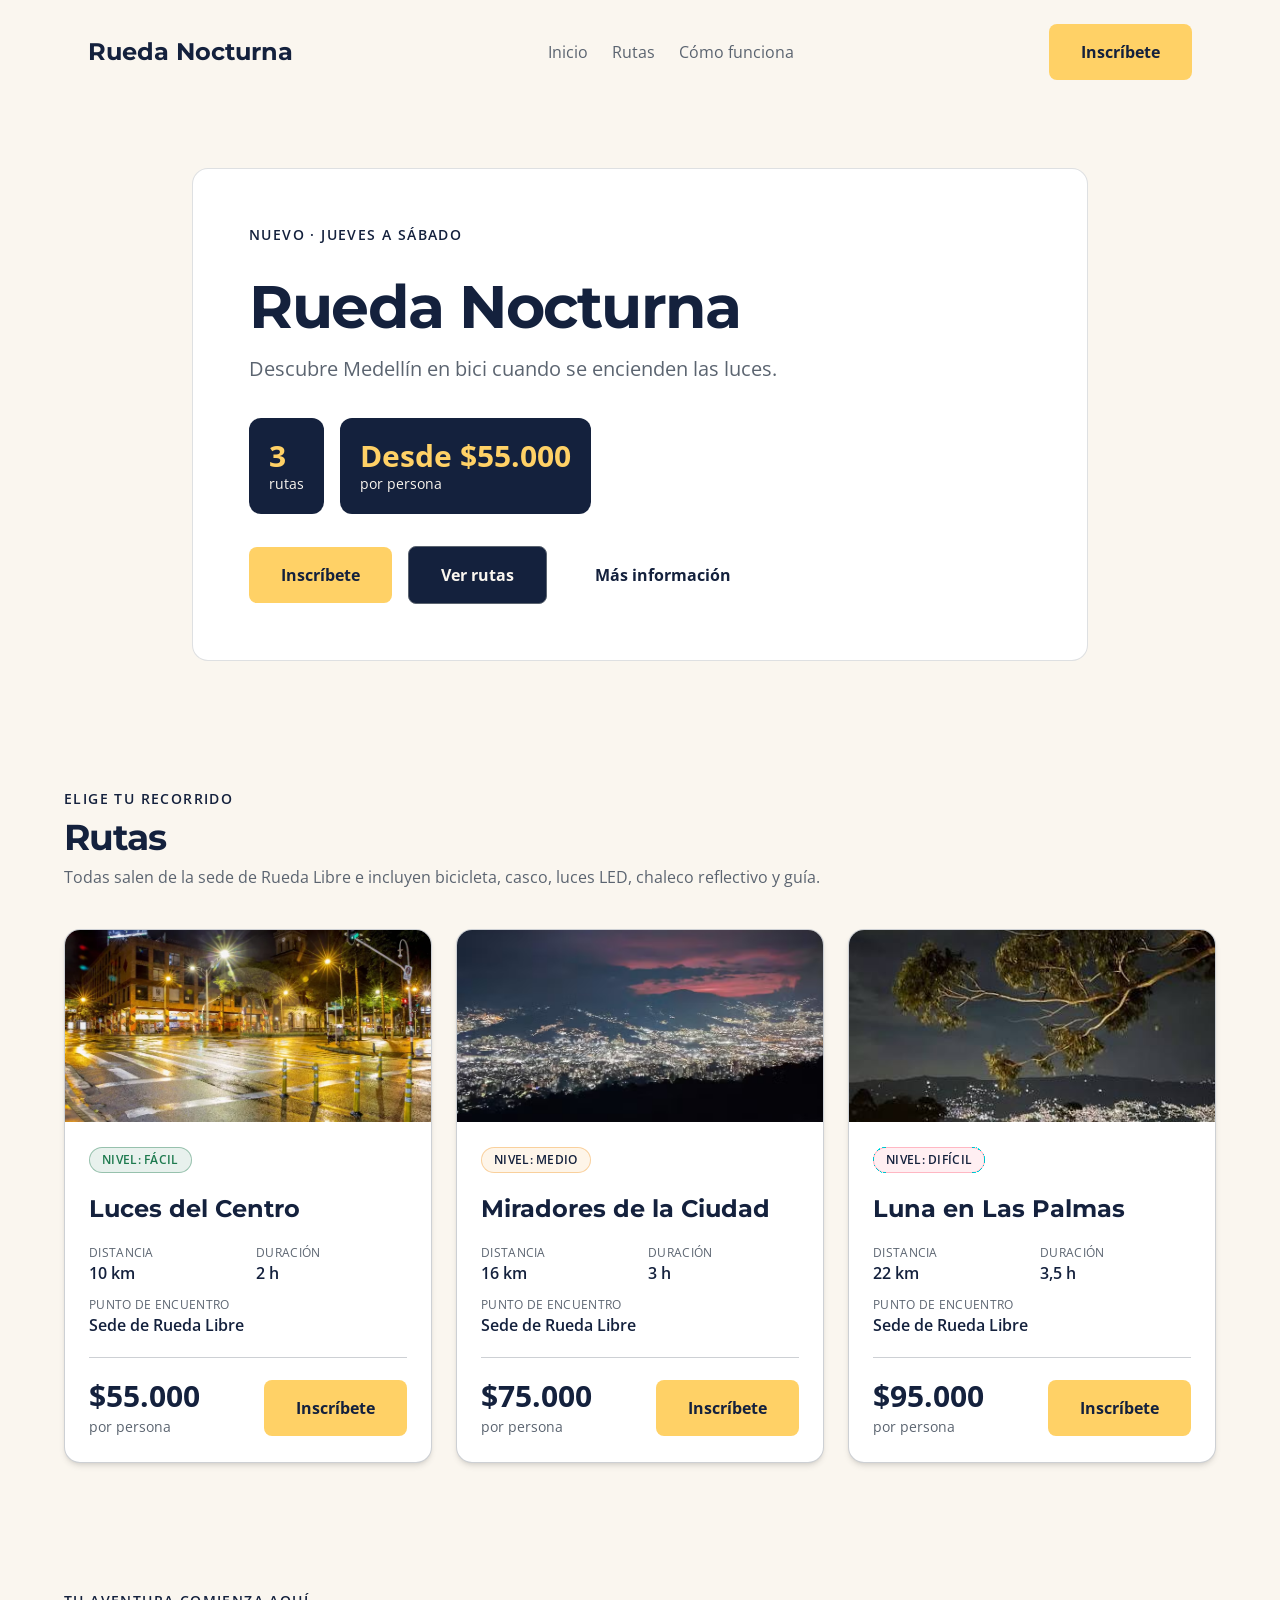
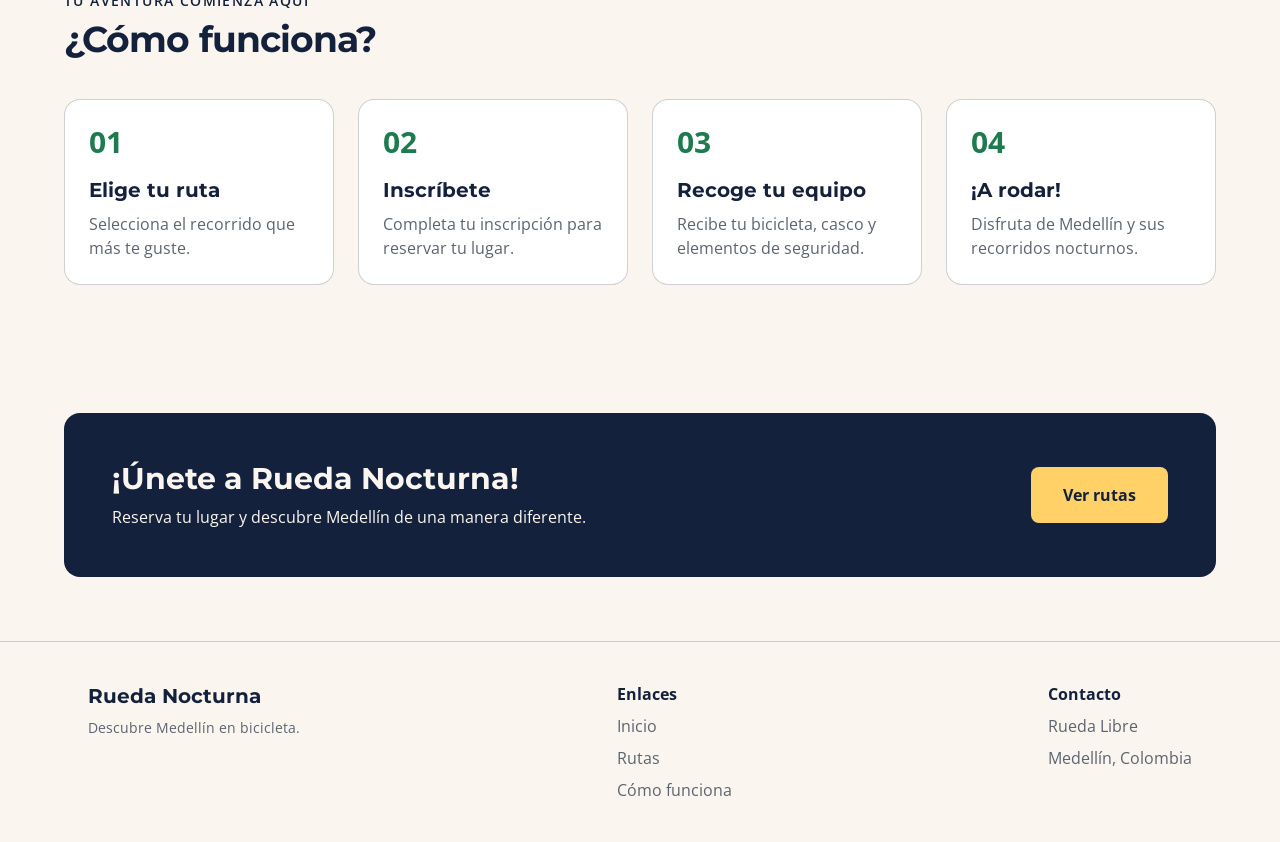
==== commit 6d38f1f2: "Feat:Creacion de clases reutilizables" ====
--- a/nocturna/index.html
+++ b/nocturna/index.html
@@ -1,4 +1,4 @@
-```html
+
 <!doctype html>
 <html lang="es">
   <head>
@@ -24,13 +24,9 @@
           <a href="#info" class="text-gris-asfalto dark:text-crema hover:text-verde-ruta dark:hover:text-amarillo-farol">Cómo funciona</a>
         </nav>
 
-        <a href="#inscripcion"
-           class="inline-block rounded-lg bg-amarillo-farol px-8 py-4 text-base font-bold text-azul-noche
-                  hover:bg-naranja-pedal
-                  focus:outline-none focus-visible:ring-2 focus-visible:ring-amarillo-farol
-                  focus-visible:ring-offset-2 focus-visible:ring-offset-crema dark:focus-visible:ring-offset-azul-noche">
-          Inscríbete
-        </a>
+        <a href="#inscripcion" class="btn-primary">
+  Inscríbete
+</a>
 
       </div>
     </header>
@@ -70,29 +66,17 @@
 
           <div class="flex flex-wrap items-center gap-4">
 
-            <a href="#inscripcion"
-               class="inline-block rounded-lg bg-amarillo-farol px-8 py-4 text-base font-bold text-azul-noche
-                      hover:bg-naranja-pedal
-                      focus:outline-none focus-visible:ring-2 focus-visible:ring-amarillo-farol
-                      focus-visible:ring-offset-2 focus-visible:ring-offset-crema dark:focus-visible:ring-offset-azul-noche">
-              Inscríbete
-            </a>
-
-            <a href="#rutas"
-               class="inline-block rounded-lg border border-gris-asfalto bg-azul-noche px-8 py-4 text-base font-bold text-crema
-                      hover:border-amarillo-farol hover:bg-verde-ruta
-                      focus:outline-none focus-visible:ring-2 focus-visible:ring-amarillo-farol
-                      focus-visible:ring-offset-2 focus-visible:ring-offset-crema dark:focus-visible:ring-offset-azul-noche">
-              Ver rutas
-            </a>
-
-            <a href="#info"
-               class="inline-block rounded-lg px-8 py-4 text-base font-bold text-azul-noche dark:text-amarillo-farol
-                      hover:bg-amarillo-farol/20
-                      focus:outline-none focus-visible:ring-2 focus-visible:ring-amarillo-farol
-                      focus-visible:ring-offset-2 focus-visible:ring-offset-crema dark:focus-visible:ring-offset-azul-noche">
-              Más información
-            </a>
+           <a href="#inscripcion" class="btn-primary">
+  Inscríbete
+</a>
+
+            <a href="#rutas" class="btn-secondary">
+  Ver rutas
+</a>
+
+           <a href="#info" class="btn-text">
+  Más información
+</a>
 
           </div>
 
@@ -156,6 +140,54 @@
                 <div class="flex flex-col sm:flex-row sm:items-center justify-between gap-4 border-t border-gris-asfalto/30 dark:border-crema/20 pt-5">
                   <p>
                     <span class="block text-3xl font-bold text-azul-noche dark:text-amarillo-farol">$55.000</span>
+                    <span class="text-sm text-gris-asfalto dark:text-crema">por persona</span>
+                  </p>
+
+                  <a href="#inscripcion" class="btn-primary">
+  Inscríbete
+</a>
+                </div>
+
+              </div>
+            </article>
+
+            <article class="overflow-hidden rounded-2xl border border-gris-asfalto/30 dark:border-crema/20 bg-white dark:bg-azul-noche shadow-md
+                            transition-shadow transition-colors
+                            hover:border-amarillo-farol hover:shadow-xl
+                            focus-within:border-amarillo-farol">
+
+              <img src="/src/img/miradores-de-la-ciudad.jpg"
+                   alt="Vista nocturna de Medellín desde un mirador"
+                   class="h-48 w-full bg-azul-noche object-cover">
+
+              <div class="space-y-5 p-6">
+
+                <span class="inline-block rounded-full border border-naranja-pedal/40 bg-naranja-pedal/10 px-3 py-1 text-xs font-semibold uppercase tracking-wide text-azul-noche dark:text-amarillo-farol">
+                  Nivel: Medio
+                </span>
+
+                <h3 class="text-2xl font-bold font-montserrat">Miradores de la Ciudad</h3>
+
+                <dl class="grid grid-cols-2 gap-x-4 gap-y-3">
+                  <div>
+                    <dt class="text-xs uppercase tracking-wide text-gris-asfalto dark:text-crema">Distancia</dt>
+                    <dd class="text-base font-semibold">16 km</dd>
+                  </div>
+
+                  <div>
+                    <dt class="text-xs uppercase tracking-wide text-gris-asfalto dark:text-crema">Duración</dt>
+                    <dd class="text-base font-semibold">3 h</dd>
+                  </div>
+
+                  <div class="col-span-2">
+                    <dt class="text-xs uppercase tracking-wide text-gris-asfalto dark:text-crema">Punto de encuentro</dt>
+                    <dd class="text-base font-semibold">Sede de Rueda Libre</dd>
+                  </div>
+                </dl>
+
+                <div class="flex flex-col sm:flex-row sm:items-center justify-between gap-4 border-t border-gris-asfalto/30 dark:border-crema/20 pt-5">
+                  <p>
+                    <span class="block text-3xl font-bold text-azul-noche dark:text-amarillo-farol">$75.000</span>
                     <span class="text-sm text-gris-asfalto dark:text-crema">por persona</span>
                   </p>
 
@@ -176,58 +208,6 @@
                             hover:border-amarillo-farol hover:shadow-xl
                             focus-within:border-amarillo-farol">
 
-              <img src="/src/img/miradores-de-la-ciudad.jpg"
-                   alt="Vista nocturna de Medellín desde un mirador"
-                   class="h-48 w-full bg-azul-noche object-cover">
-
-              <div class="space-y-5 p-6">
-
-                <span class="inline-block rounded-full border border-naranja-pedal/40 bg-naranja-pedal/10 px-3 py-1 text-xs font-semibold uppercase tracking-wide text-azul-noche dark:text-amarillo-farol">
-                  Nivel: Medio
-                </span>
-
-                <h3 class="text-2xl font-bold font-montserrat">Miradores de la Ciudad</h3>
-
-                <dl class="grid grid-cols-2 gap-x-4 gap-y-3">
-                  <div>
-                    <dt class="text-xs uppercase tracking-wide text-gris-asfalto dark:text-crema">Distancia</dt>
-                    <dd class="text-base font-semibold">16 km</dd>
-                  </div>
-
-                  <div>
-                    <dt class="text-xs uppercase tracking-wide text-gris-asfalto dark:text-crema">Duración</dt>
-                    <dd class="text-base font-semibold">3 h</dd>
-                  </div>
-
-                  <div class="col-span-2">
-                    <dt class="text-xs uppercase tracking-wide text-gris-asfalto dark:text-crema">Punto de encuentro</dt>
-                    <dd class="text-base font-semibold">Sede de Rueda Libre</dd>
-                  </div>
-                </dl>
-
-                <div class="flex flex-col sm:flex-row sm:items-center justify-between gap-4 border-t border-gris-asfalto/30 dark:border-crema/20 pt-5">
-                  <p>
-                    <span class="block text-3xl font-bold text-azul-noche dark:text-amarillo-farol">$75.000</span>
-                    <span class="text-sm text-gris-asfalto dark:text-crema">por persona</span>
-                  </p>
-
-                  <a href="#inscripcion"
-                     class="inline-block rounded-lg bg-amarillo-farol px-8 py-4 text-base font-bold text-azul-noche
-                            hover:bg-naranja-pedal
-                            focus:outline-none focus-visible:ring-2 focus-visible:ring-amarillo-farol
-                            focus-visible:ring-offset-2 focus-visible:ring-offset-crema dark:focus-visible:ring-offset-azul-noche">
-                    Inscríbete
-                  </a>
-                </div>
-
-              </div>
-            </article>
-
-            <article class="overflow-hidden rounded-2xl border border-gris-asfalto/30 dark:border-crema/20 bg-white dark:bg-azul-noche shadow-md
-                            transition-shadow transition-colors
-                            hover:border-amarillo-farol hover:shadow-xl
-                            focus-within:border-amarillo-farol">
-
               <img src="/src/img/luna-en-las-palmas.jpg"
                    alt="Ciclistas subiendo por la vía Las Palmas bajo la luna"
                    class="h-48 w-full bg-azul-noche object-cover">
@@ -263,13 +243,9 @@
                     <span class="text-sm text-gris-asfalto dark:text-crema">por persona</span>
                   </p>
 
-                  <a href="#inscripcion"
-                     class="inline-block rounded-lg bg-amarillo-farol px-8 py-4 text-base font-bold text-azul-noche
-                            hover:bg-naranja-pedal
-                            focus:outline-none focus-visible:ring-2 focus-visible:ring-amarillo-farol
-                            focus-visible:ring-offset-2 focus-visible:ring-offset-crema dark:focus-visible:ring-offset-azul-noche">
-                    Inscríbete
-                  </a>
+                  <a href="#inscripcion" class="btn-primary">
+  Inscríbete
+</a>
                 </div>
 
               </div>
--- a/src/output.css
+++ b/src/output.css
@@ -446,18 +446,27 @@
       border-color: color-mix(in oklab, var(--color-gris-asfalto) 40%, transparent);
     }
   }
+  .border-naranja-pedal {
+    border-color: var(--color-naranja-pedal);
+  }
   .border-naranja-pedal\/40 {
     border-color: color-mix(in srgb, #F39A2B 40%, transparent);
     @supports (color: color-mix(in lab, red, red)) {
       border-color: color-mix(in oklab, var(--color-naranja-pedal) 40%, transparent);
     }
   }
+  .border-rose-400 {
+    border-color: var(--color-rose-400);
+  }
   .border-rose-400\/40 {
     border-color: color-mix(in srgb, oklch(71.2% 0.194 13.428) 40%, transparent);
     @supports (color: color-mix(in lab, red, red)) {
       border-color: color-mix(in oklab, var(--color-rose-400) 40%, transparent);
     }
   }
+  .border-verde-ruta {
+    border-color: var(--color-verde-ruta);
+  }
   .border-verde-ruta\/40 {
     border-color: color-mix(in srgb, #1E7A4F 40%, transparent);
     @supports (color: color-mix(in lab, red, red)) {
@@ -485,6 +494,9 @@
   .bg-crema {
     background-color: var(--color-crema);
   }
+  .bg-naranja-pedal {
+    background-color: var(--color-naranja-pedal);
+  }
   .bg-naranja-pedal\/10 {
     background-color: color-mix(in srgb, #F39A2B 10%, transparent);
     @supports (color: color-mix(in lab, red, red)) {
@@ -494,6 +506,9 @@
   .bg-pink-500 {
     background-color: var(--color-pink-500);
   }
+  .bg-rose-400 {
+    background-color: var(--color-rose-400);
+  }
   .bg-rose-400\/10 {
     background-color: color-mix(in srgb, oklch(71.2% 0.194 13.428) 10%, transparent);
     @supports (color: color-mix(in lab, red, red)) {
@@ -505,6 +520,9 @@
   }
   .bg-slate-900 {
     background-color: var(--color-slate-900);
+  }
+  .bg-verde-ruta {
+    background-color: var(--color-verde-ruta);
   }
   .bg-verde-ruta\/10 {
     background-color: color-mix(in srgb, #1E7A4F 10%, transparent);
@@ -917,6 +935,141 @@
     }
     .dark\:focus-visible\:ring-offset-azul-noche:focus-visible {
       --tw-ring-offset-color: var(--color-azul-noche);
+    }
+  }
+}
+@layer components {
+  .btn-primary {
+    display: inline-block;
+    border-radius: var(--radius-lg);
+    background-color: var(--color-amarillo-farol);
+    padding-inline: calc(var(--spacing) * 8);
+    padding-block: calc(var(--spacing) * 4);
+    font-size: var(--text-base);
+    line-height: var(--tw-leading, var(--text-base--line-height));
+    --tw-font-weight: var(--font-weight-bold);
+    font-weight: var(--font-weight-bold);
+    color: var(--color-azul-noche);
+    &:hover {
+      @media (hover: hover) {
+        background-color: var(--color-naranja-pedal);
+      }
+    }
+    &:focus {
+      --tw-outline-style: none;
+      outline-style: none;
+    }
+    &:focus-visible {
+      --tw-ring-shadow: var(--tw-ring-inset, ) 0 0 0 calc(2px + var(--tw-ring-offset-width)) var(--tw-ring-color, currentcolor);
+      box-shadow: var(--tw-inset-shadow), var(--tw-inset-ring-shadow), var(--tw-ring-offset-shadow), var(--tw-ring-shadow), var(--tw-shadow);
+    }
+    &:focus-visible {
+      --tw-ring-color: var(--color-amarillo-farol);
+    }
+    &:focus-visible {
+      --tw-ring-offset-width: 2px;
+      --tw-ring-offset-shadow: var(--tw-ring-inset, ) 0 0 0 var(--tw-ring-offset-width) var(--tw-ring-offset-color);
+    }
+    &:focus-visible {
+      --tw-ring-offset-color: var(--color-crema);
+    }
+    @media (prefers-color-scheme: dark) {
+      &:focus-visible {
+        --tw-ring-offset-color: var(--color-azul-noche);
+      }
+    }
+  }
+  .btn-secondary {
+    display: inline-block;
+    border-radius: var(--radius-lg);
+    border-style: var(--tw-border-style);
+    border-width: 1px;
+    border-color: var(--color-gris-asfalto);
+    background-color: var(--color-azul-noche);
+    padding-inline: calc(var(--spacing) * 8);
+    padding-block: calc(var(--spacing) * 4);
+    font-size: var(--text-base);
+    line-height: var(--tw-leading, var(--text-base--line-height));
+    --tw-font-weight: var(--font-weight-bold);
+    font-weight: var(--font-weight-bold);
+    color: var(--color-crema);
+    &:hover {
+      @media (hover: hover) {
+        border-color: var(--color-amarillo-farol);
+      }
+    }
+    &:hover {
+      @media (hover: hover) {
+        background-color: var(--color-verde-ruta);
+      }
+    }
+    &:focus {
+      --tw-outline-style: none;
+      outline-style: none;
+    }
+    &:focus-visible {
+      --tw-ring-shadow: var(--tw-ring-inset, ) 0 0 0 calc(2px + var(--tw-ring-offset-width)) var(--tw-ring-color, currentcolor);
+      box-shadow: var(--tw-inset-shadow), var(--tw-inset-ring-shadow), var(--tw-ring-offset-shadow), var(--tw-ring-shadow), var(--tw-shadow);
+    }
+    &:focus-visible {
+      --tw-ring-color: var(--color-amarillo-farol);
+    }
+    &:focus-visible {
+      --tw-ring-offset-width: 2px;
+      --tw-ring-offset-shadow: var(--tw-ring-inset, ) 0 0 0 var(--tw-ring-offset-width) var(--tw-ring-offset-color);
+    }
+    &:focus-visible {
+      --tw-ring-offset-color: var(--color-crema);
+    }
+    @media (prefers-color-scheme: dark) {
+      &:focus-visible {
+        --tw-ring-offset-color: var(--color-azul-noche);
+      }
+    }
+  }
+  .btn-text {
+    display: inline-block;
+    border-radius: var(--radius-lg);
+    padding-inline: calc(var(--spacing) * 8);
+    padding-block: calc(var(--spacing) * 4);
+    font-size: var(--text-base);
+    line-height: var(--tw-leading, var(--text-base--line-height));
+    --tw-font-weight: var(--font-weight-bold);
+    font-weight: var(--font-weight-bold);
+    color: var(--color-azul-noche);
+    &:hover {
+      @media (hover: hover) {
+        background-color: color-mix(in srgb, #FFD166 20%, transparent);
+        @supports (color: color-mix(in lab, red, red)) {
+          background-color: color-mix(in oklab, var(--color-amarillo-farol) 20%, transparent);
+        }
+      }
+    }
+    &:focus {
+      --tw-outline-style: none;
+      outline-style: none;
+    }
+    &:focus-visible {
+      --tw-ring-shadow: var(--tw-ring-inset, ) 0 0 0 calc(2px + var(--tw-ring-offset-width)) var(--tw-ring-color, currentcolor);
+      box-shadow: var(--tw-inset-shadow), var(--tw-inset-ring-shadow), var(--tw-ring-offset-shadow), var(--tw-ring-shadow), var(--tw-shadow);
+    }
+    &:focus-visible {
+      --tw-ring-color: var(--color-amarillo-farol);
+    }
+    &:focus-visible {
+      --tw-ring-offset-width: 2px;
+      --tw-ring-offset-shadow: var(--tw-ring-inset, ) 0 0 0 var(--tw-ring-offset-width) var(--tw-ring-offset-color);
+    }
+    &:focus-visible {
+      --tw-ring-offset-color: var(--color-crema);
+    }
+    @media (prefers-color-scheme: dark) {
+      color: var(--color-amarillo-farol);
+    }
+    @media (prefers-color-scheme: dark) {
+      &:focus-visible {
+        --tw-ring-offset-color: var(--color-azul-noche);
+      }
     }
   }
 }
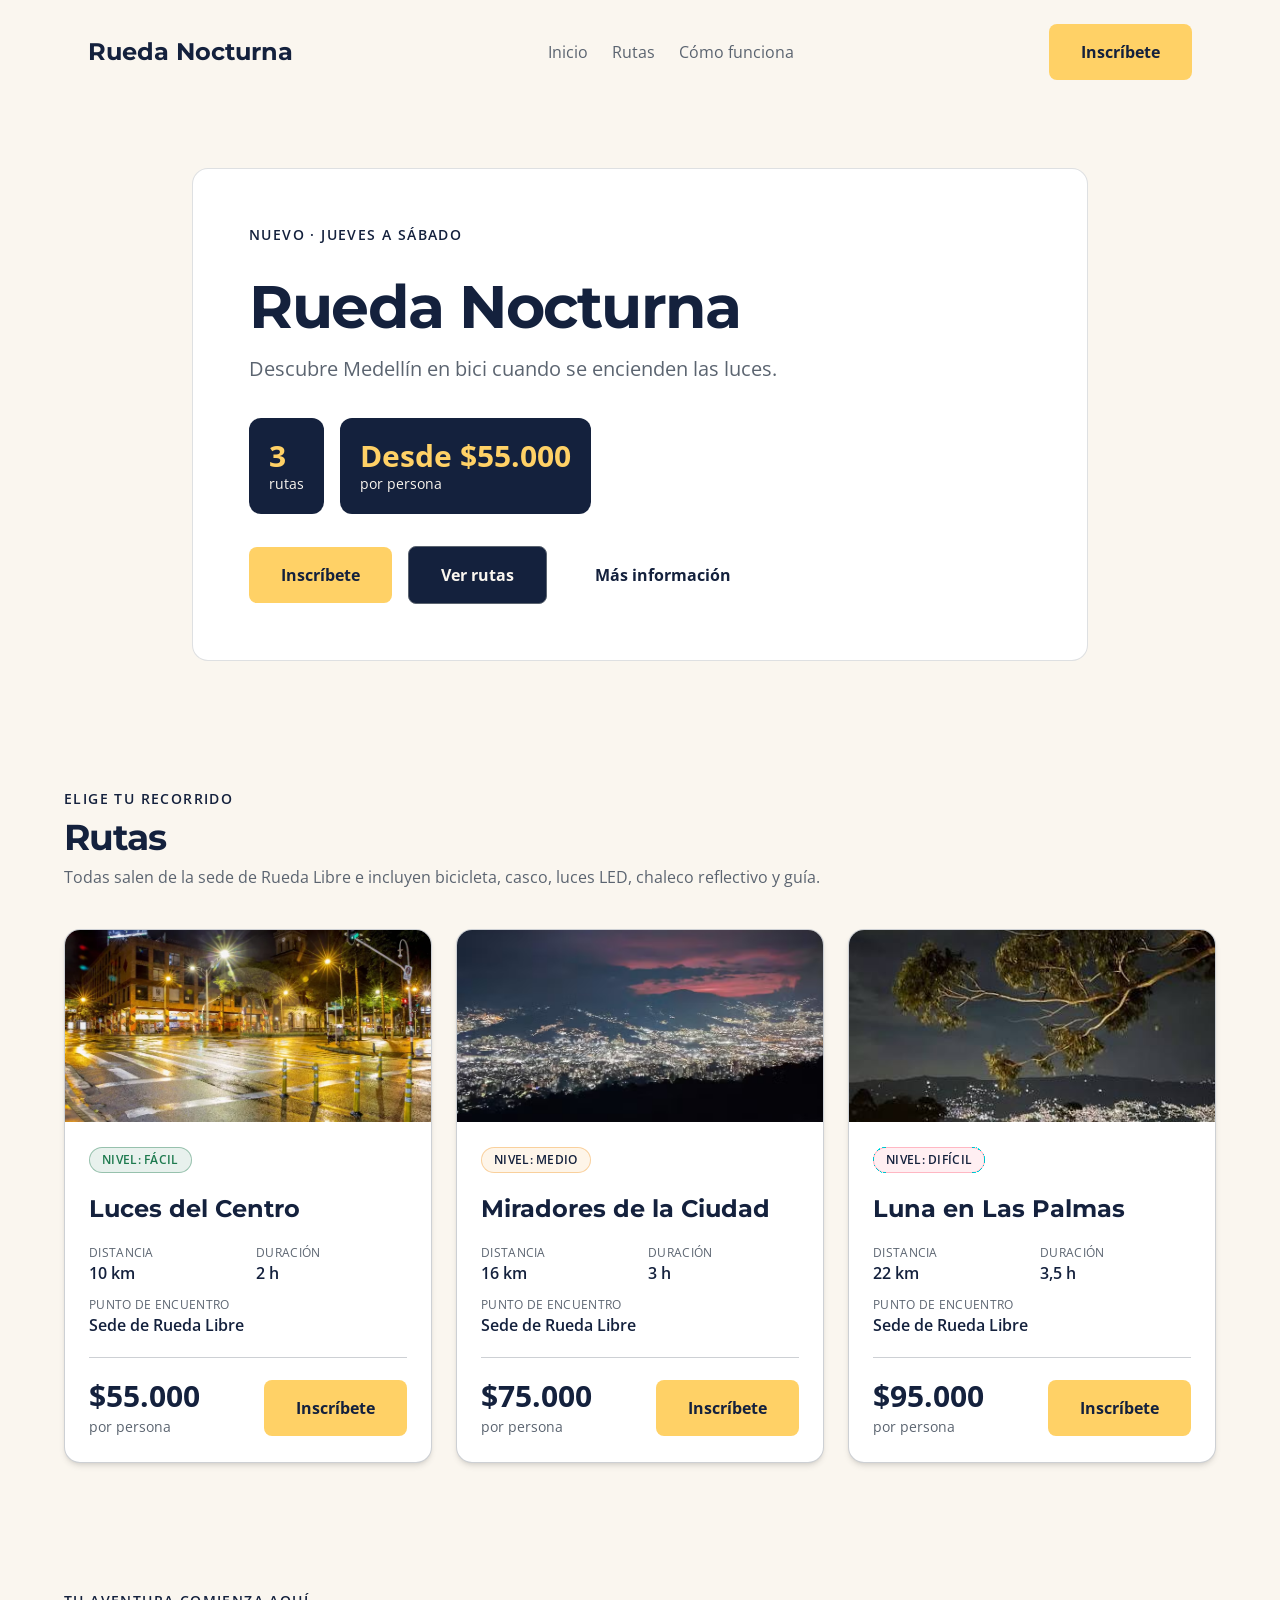
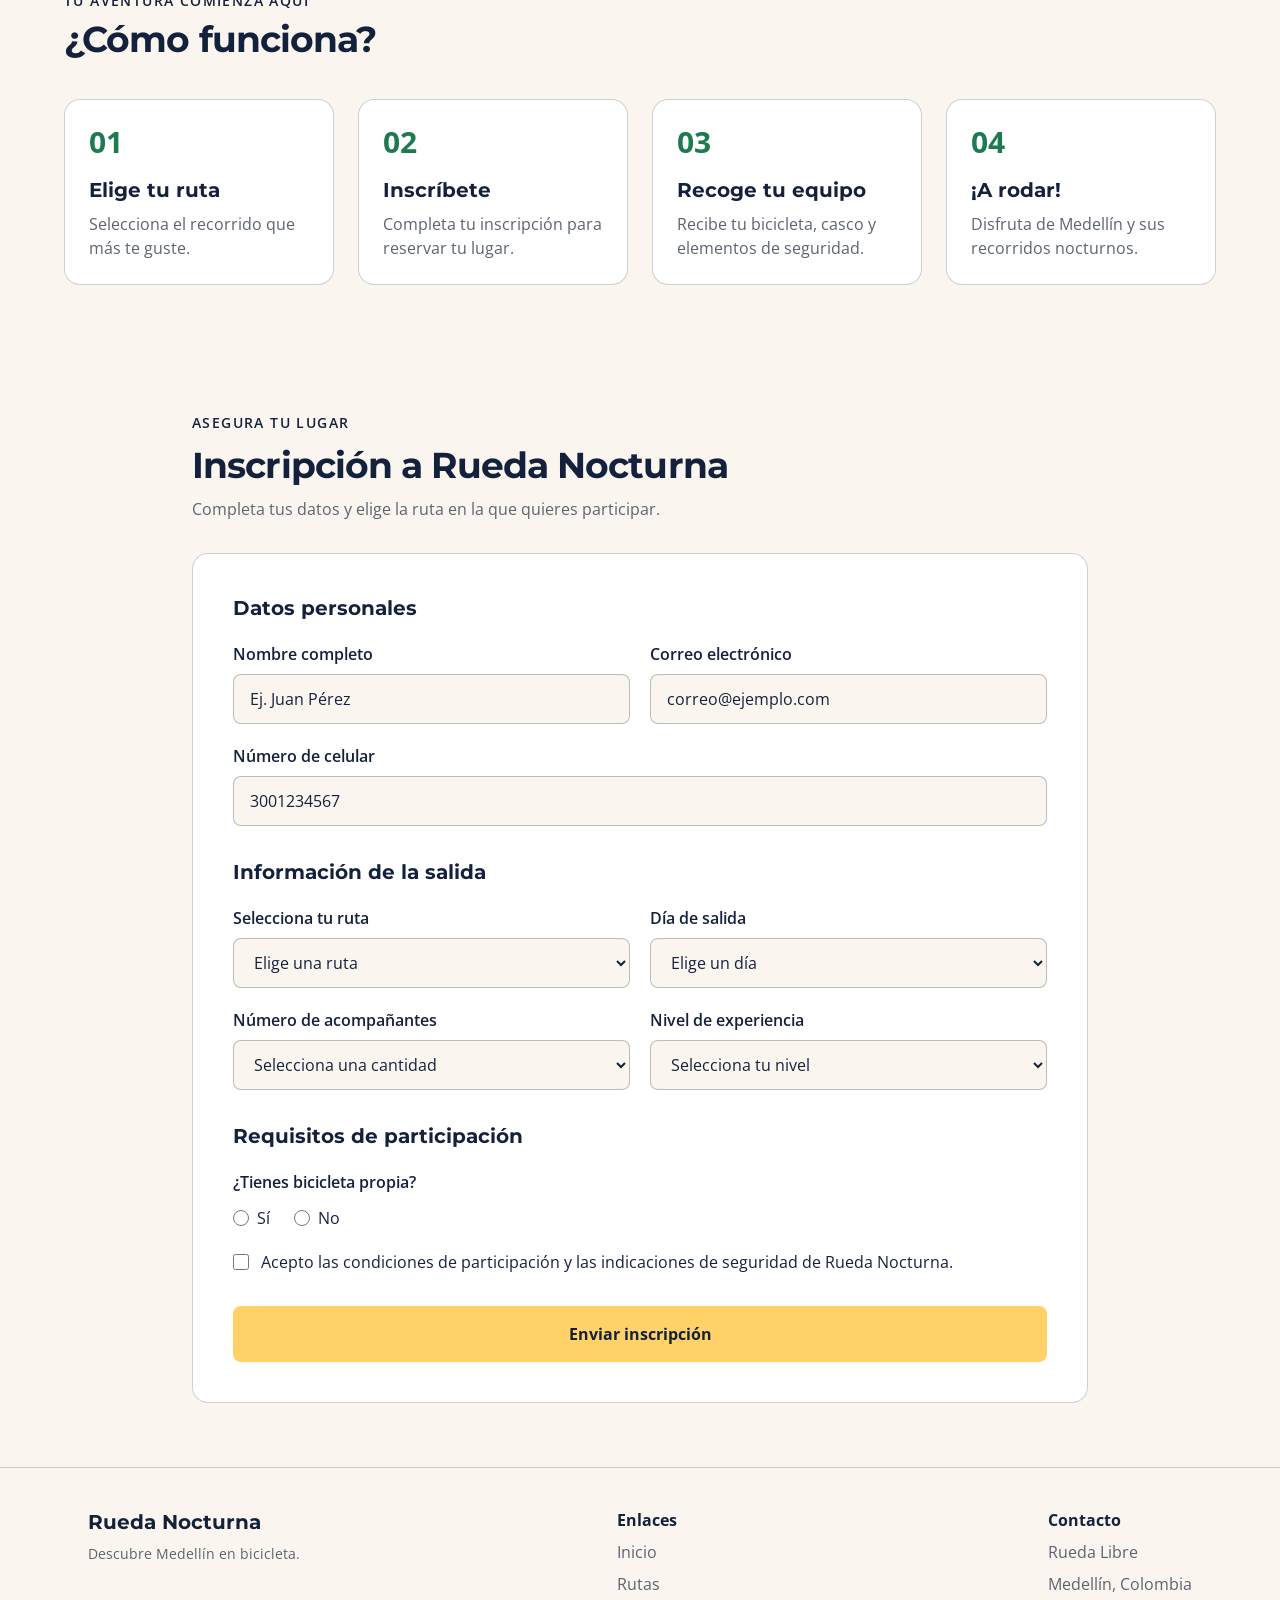
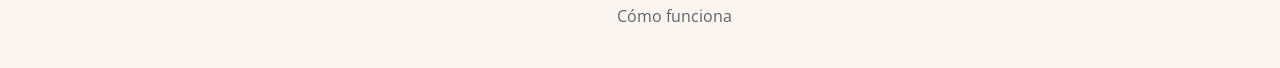
==== commit 52504834: "Feat; formulario de inscripcion" ====
--- a/nocturna/index.html
+++ b/nocturna/index.html
@@ -306,29 +306,230 @@
         </div>
       </section>
 
-      <section id="inscripcion" class="px-4 py-10 sm:px-6 sm:py-16">
-        <div class="mx-auto max-w-6xl rounded-2xl bg-azul-noche dark:bg-white p-8 md:p-12 flex flex-col md:flex-row items-center justify-between gap-6">
+
+<section id="inscripcion" class="px-4 py-10 sm:px-6 sm:py-16">
+  <div class="mx-auto max-w-4xl space-y-8">
+
+    <header class="space-y-3">
+      <p class="text-sm font-semibold uppercase tracking-widest text-azul-noche dark:text-amarillo-farol">
+        Asegura tu lugar
+      </p>
+
+      <h2 class="text-3xl md:text-4xl font-bold tracking-tight font-montserrat">
+        Inscripción a Rueda Nocturna
+      </h2>
+
+      <p class="text-gris-asfalto dark:text-crema">
+        Completa tus datos y elige la ruta en la que quieres participar.
+      </p>
+    </header>
+
+    <form class="space-y-8 rounded-2xl border border-gris-asfalto/30 dark:border-crema/20 bg-white dark:bg-azul-noche p-6 md:p-10">
+
+      <!-- Datos personales -->
+      <fieldset class="space-y-5">
+        <legend class="text-xl font-bold font-montserrat">
+          Datos personales
+        </legend>
+
+        <div class="grid grid-cols-1 md:grid-cols-2 gap-5">
 
           <div class="space-y-2">
-            <h2 class="text-3xl font-bold font-montserrat text-crema dark:text-azul-noche">
-              ¡Únete a Rueda Nocturna!
-            </h2>
-
-            <p class="text-crema dark:text-gris-asfalto">
-              Reserva tu lugar y descubre Medellín de una manera diferente.
-            </p>
-          </div>
-
-          <a href="#rutas"
-             class="inline-block rounded-lg bg-amarillo-farol px-8 py-4 text-base font-bold text-azul-noche
-                    hover:bg-naranja-pedal
-                    focus:outline-none focus-visible:ring-2 focus-visible:ring-amarillo-farol
-                    focus-visible:ring-offset-2 focus-visible:ring-offset-crema dark:focus-visible:ring-offset-azul-noche">
-            Ver rutas
-          </a>
-
-        </div>
-      </section>
+            <label for="nombre" class="block font-semibold">
+              Nombre completo
+            </label>
+            <input
+              type="text"
+              id="nombre"
+              name="nombre"
+              required
+              minlength="3"
+              autocomplete="name"
+              placeholder="Ej. Juan Pérez"
+              class="w-full rounded-lg border border-gris-asfalto/40 bg-crema dark:bg-azul-noche px-4 py-3 text-azul-noche dark:text-crema focus:outline-none focus:ring-2 focus:ring-verde-ruta dark:focus:ring-amarillo-farol"
+            >
+          </div>
+
+          <div class="space-y-2">
+            <label for="correo" class="block font-semibold">
+              Correo electrónico
+            </label>
+            <input
+              type="email"
+              id="correo"
+              name="correo"
+              required
+              autocomplete="email"
+              placeholder="correo@ejemplo.com"
+              class="w-full rounded-lg border border-gris-asfalto/40 bg-crema dark:bg-azul-noche px-4 py-3 text-azul-noche dark:text-crema focus:outline-none focus:ring-2 focus:ring-verde-ruta dark:focus:ring-amarillo-farol"
+            >
+          </div>
+
+          <div class="space-y-2 md:col-span-2">
+            <label for="celular" class="block font-semibold">
+              Número de celular
+            </label>
+            <input
+              type="tel"
+              id="celular"
+              name="celular"
+              required
+              inputmode="numeric"
+              pattern="3[0-9]{9}"
+              title="Ingresa un celular de 10 dígitos que comience por 3."
+              autocomplete="tel"
+              placeholder="3001234567"
+              class="w-full rounded-lg border border-gris-asfalto/40 bg-crema dark:bg-azul-noche px-4 py-3 text-azul-noche dark:text-crema focus:outline-none focus:ring-2 focus:ring-verde-ruta dark:focus:ring-amarillo-farol"
+            >
+          </div>
+
+        </div>
+      </fieldset>
+
+      <!-- Información de la salida -->
+      <fieldset class="space-y-5">
+        <legend class="text-xl font-bold font-montserrat">
+          Información de la salida
+        </legend>
+
+        <div class="grid grid-cols-1 md:grid-cols-2 gap-5">
+
+          <div class="space-y-2">
+            <label for="ruta" class="block font-semibold">
+              Selecciona tu ruta
+            </label>
+            <select
+              id="ruta"
+              name="ruta"
+              required
+              class="w-full rounded-lg border border-gris-asfalto/40 bg-crema dark:bg-azul-noche px-4 py-3 text-azul-noche dark:text-crema focus:outline-none focus:ring-2 focus:ring-verde-ruta dark:focus:ring-amarillo-farol"
+            >
+              <option value="" disabled selected>Elige una ruta</option>
+              <option value="Luces del Centro">Luces del Centro</option>
+              <option value="Miradores de la Ciudad">Miradores de la Ciudad</option>
+              <option value="Luna en Las Palmas">Luna en Las Palmas</option>
+            </select>
+          </div>
+
+          <div class="space-y-2">
+            <label for="dia" class="block font-semibold">
+              Día de salida
+            </label>
+            <select
+              id="dia"
+              name="dia"
+              required
+              class="w-full rounded-lg border border-gris-asfalto/40 bg-crema dark:bg-azul-noche px-4 py-3 text-azul-noche dark:text-crema focus:outline-none focus:ring-2 focus:ring-verde-ruta dark:focus:ring-amarillo-farol"
+            >
+              <option value="" disabled selected>Elige un día</option>
+              <option value="Jueves">Jueves</option>
+              <option value="Viernes">Viernes</option>
+              <option value="Sábado">Sábado</option>
+            </select>
+          </div>
+
+          <div class="space-y-2">
+            <label for="acompanantes" class="block font-semibold">
+              Número de acompañantes
+            </label>
+            <select
+              id="acompanantes"
+              name="acompanantes"
+              required
+              class="w-full rounded-lg border border-gris-asfalto/40 bg-crema dark:bg-azul-noche px-4 py-3 text-azul-noche dark:text-crema focus:outline-none focus:ring-2 focus:ring-verde-ruta dark:focus:ring-amarillo-farol"
+            >
+              <option value="" disabled selected>Selecciona una cantidad</option>
+              <option value="0">0 acompañantes</option>
+              <option value="1">1 acompañante</option>
+              <option value="2">2 acompañantes</option>
+              <option value="3">3 acompañantes</option>
+            </select>
+          </div>
+
+          <div class="space-y-2">
+            <label for="experiencia" class="block font-semibold">
+              Nivel de experiencia
+            </label>
+            <select
+              id="experiencia"
+              name="experiencia"
+              required
+              class="w-full rounded-lg border border-gris-asfalto/40 bg-crema dark:bg-azul-noche px-4 py-3 text-azul-noche dark:text-crema focus:outline-none focus:ring-2 focus:ring-verde-ruta dark:focus:ring-amarillo-farol"
+            >
+              <option value="" disabled selected>Selecciona tu nivel</option>
+              <option value="Principiante">Principiante</option>
+              <option value="Intermedio">Intermedio</option>
+              <option value="Avanzado">Avanzado</option>
+            </select>
+          </div>
+
+        </div>
+      </fieldset>
+
+      <!-- Requisitos de participación -->
+      <fieldset class="space-y-5">
+        <legend class="text-xl font-bold font-montserrat">
+          Requisitos de participación
+        </legend>
+
+        <div class="space-y-3">
+          <p class="font-semibold">¿Tienes bicicleta propia?</p>
+
+          <div class="flex flex-wrap gap-6">
+            <label for="bicicleta-si" class="flex items-center gap-2">
+              <input
+                type="radio"
+                id="bicicleta-si"
+                name="bicicleta"
+                value="Sí"
+                required
+                class="h-4 w-4 accent-verde-ruta"
+              >
+              Sí
+            </label>
+
+            <label for="bicicleta-no" class="flex items-center gap-2">
+              <input
+                type="radio"
+                id="bicicleta-no"
+                name="bicicleta"
+                value="No"
+                required
+                class="h-4 w-4 accent-verde-ruta"
+              >
+              No
+            </label>
+          </div>
+        </div>
+
+        <div class="space-y-2">
+          <label for="condiciones" class="flex items-start gap-3">
+            <input
+              type="checkbox"
+              id="condiciones"
+              name="condiciones"
+              value="Aceptadas"
+              required
+              class="mt-1 h-4 w-4 accent-verde-ruta"
+            >
+            <span>
+              Acepto las condiciones de participación y las indicaciones de seguridad de Rueda Nocturna.
+            </span>
+          </label>
+        </div>
+      </fieldset>
+
+      <button
+        type="submit"
+        class="btn-primary w-full cursor-pointer"
+      >
+        Enviar inscripción
+      </button>
+
+    </form>
+  </div>
+</section>
+
 
     </main>
 
--- a/src/output.css
+++ b/src/output.css
@@ -290,6 +290,9 @@
   .table {
     display: table;
   }
+  .h-4 {
+    height: calc(var(--spacing) * 4);
+  }
   .h-48 {
     height: calc(var(--spacing) * 48);
   }
@@ -299,6 +302,9 @@
   .min-h-screen {
     min-height: 100vh;
   }
+  .w-4 {
+    width: calc(var(--spacing) * 4);
+  }
   .w-100 {
     width: calc(var(--spacing) * 100);
   }
@@ -314,9 +320,21 @@
   .max-w-6xl {
     max-width: var(--container-6xl);
   }
+  .flex-grow {
+    flex-grow: 1;
+  }
   .flex-grow-1 {
     flex-grow: 1;
   }
+  .border-collapse {
+    border-collapse: collapse;
+  }
+  .cursor-pointer {
+    cursor: pointer;
+  }
+  .resize {
+    resize: both;
+  }
   .grid-cols-1 {
     grid-template-columns: repeat(1, minmax(0, 1fr));
   }
@@ -332,17 +350,26 @@
   .items-center {
     align-items: center;
   }
+  .items-start {
+    align-items: flex-start;
+  }
   .justify-between {
     justify-content: space-between;
   }
   .justify-center {
     justify-content: center;
   }
+  .gap-2 {
+    gap: calc(var(--spacing) * 2);
+  }
   .gap-3 {
     gap: calc(var(--spacing) * 3);
   }
   .gap-4 {
     gap: calc(var(--spacing) * 4);
+  }
+  .gap-5 {
+    gap: calc(var(--spacing) * 5);
   }
   .gap-6 {
     gap: calc(var(--spacing) * 6);
@@ -355,6 +382,11 @@
     margin-block-start: calc(calc(var(--spacing) * 2) * var(--tw-space-y-reverse));
     margin-block-end: calc(calc(var(--spacing) * 2) * calc(1 - var(--tw-space-y-reverse)));
   }
+  :where(.space-y-3 > :not(:last-child)) {
+    --tw-space-y-reverse: 0;
+    margin-block-start: calc(calc(var(--spacing) * 3) * var(--tw-space-y-reverse));
+    margin-block-end: calc(calc(var(--spacing) * 3) * calc(1 - var(--tw-space-y-reverse)));
+  }
   :where(.space-y-4 > :not(:last-child)) {
     --tw-space-y-reverse: 0;
     margin-block-start: calc(calc(var(--spacing) * 4) * var(--tw-space-y-reverse));
@@ -703,6 +735,9 @@
   .underline-offset-4 {
     text-underline-offset: 4px;
   }
+  .accent-verde-ruta {
+    accent-color: var(--color-verde-ruta);
+  }
   .shadow {
     --tw-shadow: 0 1px 3px 0 var(--tw-shadow-color, rgb(0 0 0 / 0.1)), 0 1px 2px -1px var(--tw-shadow-color, rgb(0 0 0 / 0.1));
     box-shadow: var(--tw-inset-shadow), var(--tw-inset-ring-shadow), var(--tw-ring-offset-shadow), var(--tw-ring-shadow), var(--tw-shadow);
@@ -718,6 +753,10 @@
   .ring-2 {
     --tw-ring-shadow: var(--tw-ring-inset, ) 0 0 0 calc(2px + var(--tw-ring-offset-width)) var(--tw-ring-color, currentcolor);
     box-shadow: var(--tw-inset-shadow), var(--tw-inset-ring-shadow), var(--tw-ring-offset-shadow), var(--tw-ring-shadow), var(--tw-shadow);
+  }
+  .outline {
+    outline-style: var(--tw-outline-style);
+    outline-width: 1px;
   }
   .transition-colors {
     transition-property: color, background-color, border-color, outline-color, text-decoration-color, fill, stroke, --tw-gradient-from, --tw-gradient-via, --tw-gradient-to;
@@ -796,6 +835,9 @@
   .focus\:ring-amarillo-farol:focus {
     --tw-ring-color: var(--color-amarillo-farol);
   }
+  .focus\:ring-verde-ruta:focus {
+    --tw-ring-color: var(--color-verde-ruta);
+  }
   .focus\:outline-none:focus {
     --tw-outline-style: none;
     outline-style: none;
@@ -857,6 +899,12 @@
     }
   }
   @media (width >= 48rem) {
+    .md\:col-span-2 {
+      grid-column: span 2 / span 2;
+    }
+    .md\:grid-cols-2 {
+      grid-template-columns: repeat(2, minmax(0, 1fr));
+    }
     .md\:flex-row {
       flex-direction: row;
     }
@@ -865,6 +913,9 @@
     }
     .md\:justify-between {
       justify-content: space-between;
+    }
+    .md\:p-10 {
+      padding: calc(var(--spacing) * 10);
     }
     .md\:p-12 {
       padding: calc(var(--spacing) * 12);
@@ -932,6 +983,9 @@
       .dark\:hover\:text-amarillo-farol:hover {
         color: var(--color-amarillo-farol);
       }
+    }
+    .dark\:focus\:ring-amarillo-farol:focus {
+      --tw-ring-color: var(--color-amarillo-farol);
     }
     .dark\:focus-visible\:ring-offset-azul-noche:focus-visible {
       --tw-ring-offset-color: var(--color-azul-noche);
@@ -1159,6 +1213,11 @@
   syntax: "*";
   inherits: false;
   initial-value: 0 0 #0000;
+}
+@property --tw-outline-style {
+  syntax: "*";
+  inherits: false;
+  initial-value: solid;
 }
 @layer properties {
   @supports ((-webkit-hyphens: none) and (not (margin-trim: block))) or ((-moz-orient: inline) and (not (color:rgb(from red r g b)))) {
@@ -1182,6 +1241,7 @@
       --tw-ring-offset-width: 0px;
       --tw-ring-offset-color: #fff;
       --tw-ring-offset-shadow: 0 0 #0000;
-    }
-  }
-}
+      --tw-outline-style: solid;
+    }
+  }
+}
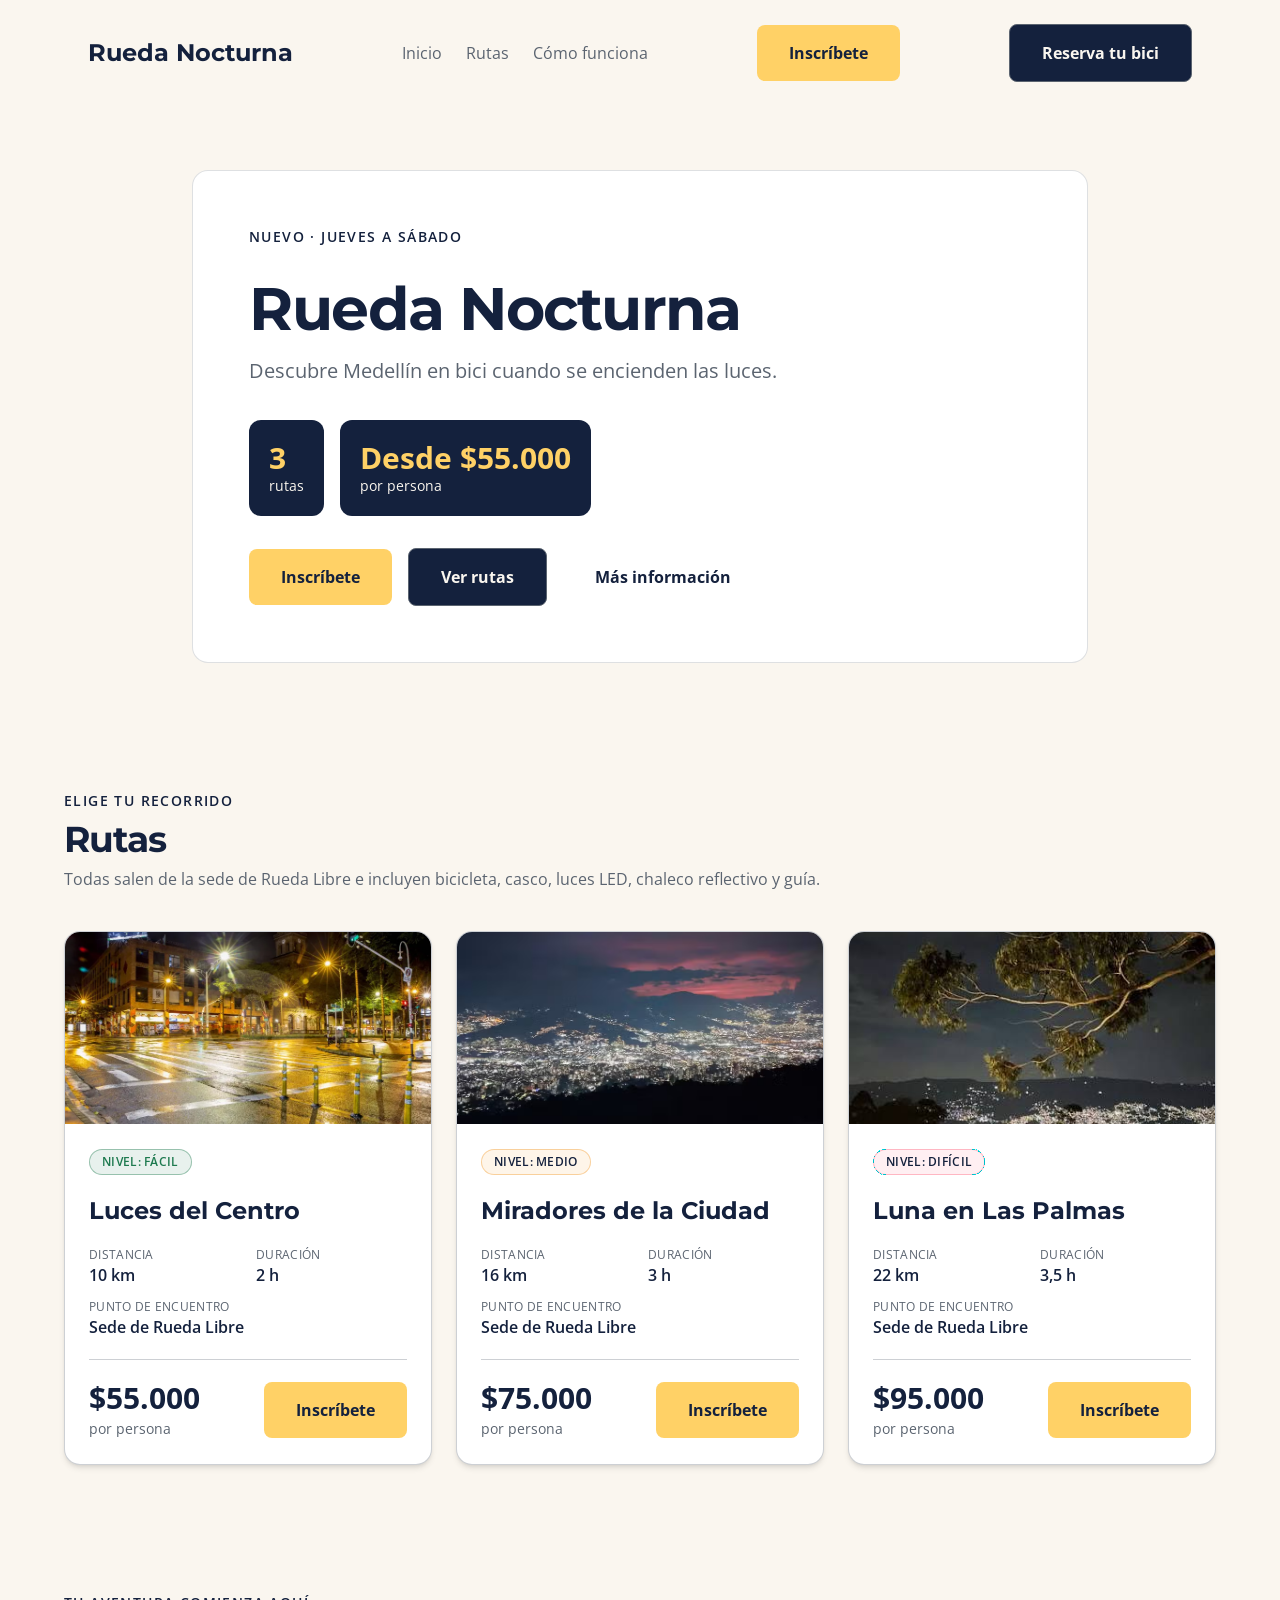
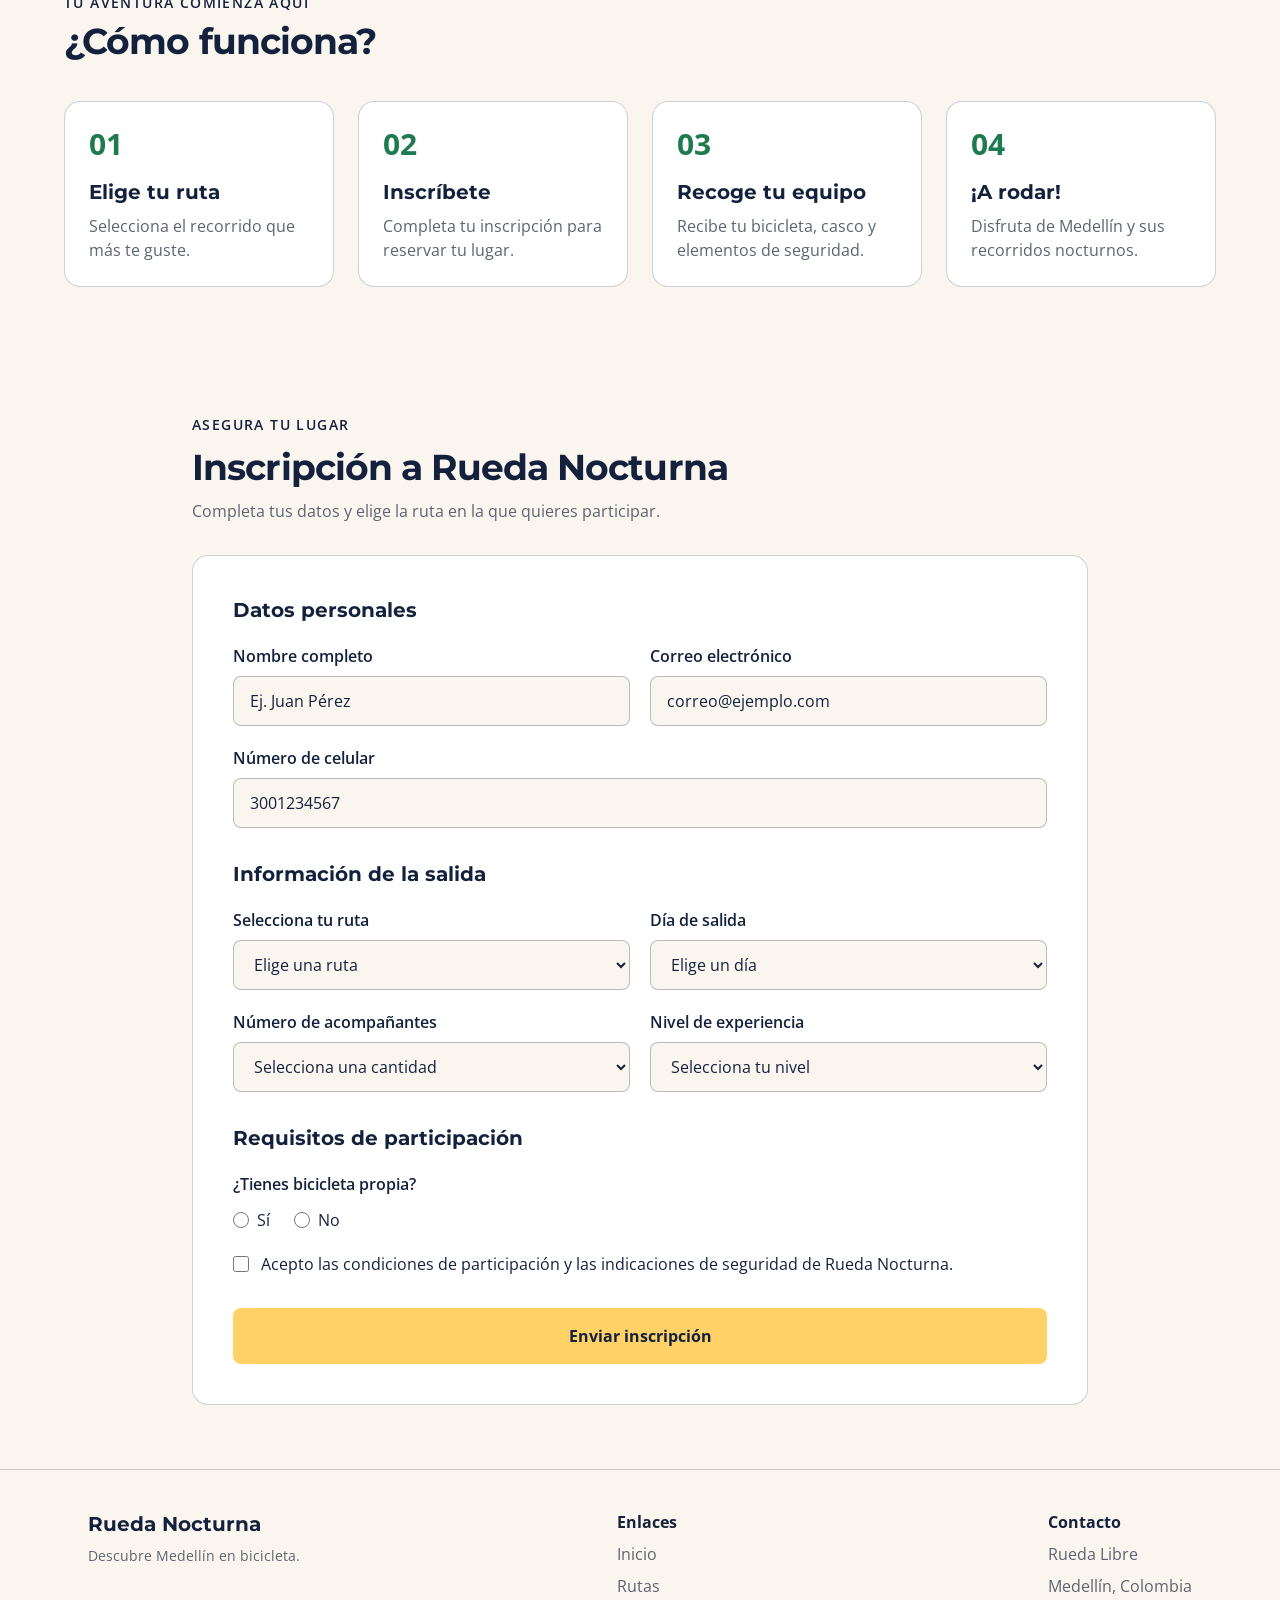
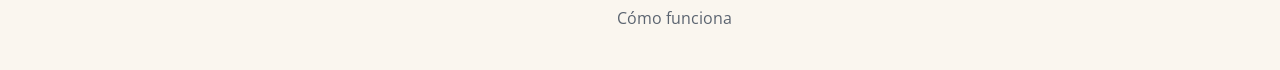
==== commit 1a0929cc: "Feat;integracion de los dos proyectos" ====
--- a/nocturna/index.html
+++ b/nocturna/index.html
@@ -14,9 +14,9 @@
     <header>
       <div class="mx-auto max-w-6xl px-6 py-6 flex flex-col gap-6 md:flex-row md:justify-between md:items-center">
 
-        <a href="#inicio" class="text-2xl font-bold text-azul-noche dark:text-amarillo-farol font-montserrat">
-          Rueda Nocturna
-        </a>
+       <a href="../index.html" class="text-2xl font-bold text-azul-noche dark:text-amarillo-farol font-montserrat">
+  Rueda Nocturna
+</a>
 
         <nav class="flex flex-wrap items-center gap-6">
           <a href="#inicio" class="text-gris-asfalto dark:text-crema hover:text-verde-ruta dark:hover:text-amarillo-farol">Inicio</a>
@@ -27,6 +27,9 @@
         <a href="#inscripcion" class="btn-primary">
   Inscríbete
 </a>
+<a href="../paginas/reservas.html" class="btn-secondary">
+  Reserva tu bici
+</a>
 
       </div>
     </header>
@@ -108,7 +111,7 @@
                             hover:border-amarillo-farol hover:shadow-xl
                             focus-within:border-amarillo-farol">
 
-              <img src="/src/img/luces-del-centro.jpg"
+              <img src="../src/img/luces-del-centro.jpg"
                    alt="Ciclistas con luces LED recorriendo el centro de Medellín de noche"
                    class="h-48 w-full bg-azul-noche object-cover">
 
@@ -156,7 +159,7 @@
                             hover:border-amarillo-farol hover:shadow-xl
                             focus-within:border-amarillo-farol">
 
-              <img src="/src/img/miradores-de-la-ciudad.jpg"
+              <img src="../src/img/miradores-de-la-ciudad.jpg"
                    alt="Vista nocturna de Medellín desde un mirador"
                    class="h-48 w-full bg-azul-noche object-cover">
 
@@ -208,7 +211,7 @@
                             hover:border-amarillo-farol hover:shadow-xl
                             focus-within:border-amarillo-farol">
 
-              <img src="/src/img/luna-en-las-palmas.jpg"
+              <img src="../src/img/luna-en-las-palmas.jpg"
                    alt="Ciclistas subiendo por la vía Las Palmas bajo la luna"
                    class="h-48 w-full bg-azul-noche object-cover">
 
@@ -326,7 +329,7 @@
 
     <form class="space-y-8 rounded-2xl border border-gris-asfalto/30 dark:border-crema/20 bg-white dark:bg-azul-noche p-6 md:p-10">
 
-      <!-- Datos personales -->
+    
       <fieldset class="space-y-5">
         <legend class="text-xl font-bold font-montserrat">
           Datos personales
@@ -386,7 +389,7 @@
         </div>
       </fieldset>
 
-      <!-- Información de la salida -->
+      
       <fieldset class="space-y-5">
         <legend class="text-xl font-bold font-montserrat">
           Información de la salida
@@ -465,8 +468,7 @@
 
         </div>
       </fieldset>
-
-      <!-- Requisitos de participación -->
+ 
       <fieldset class="space-y-5">
         <legend class="text-xl font-bold font-montserrat">
           Requisitos de participación
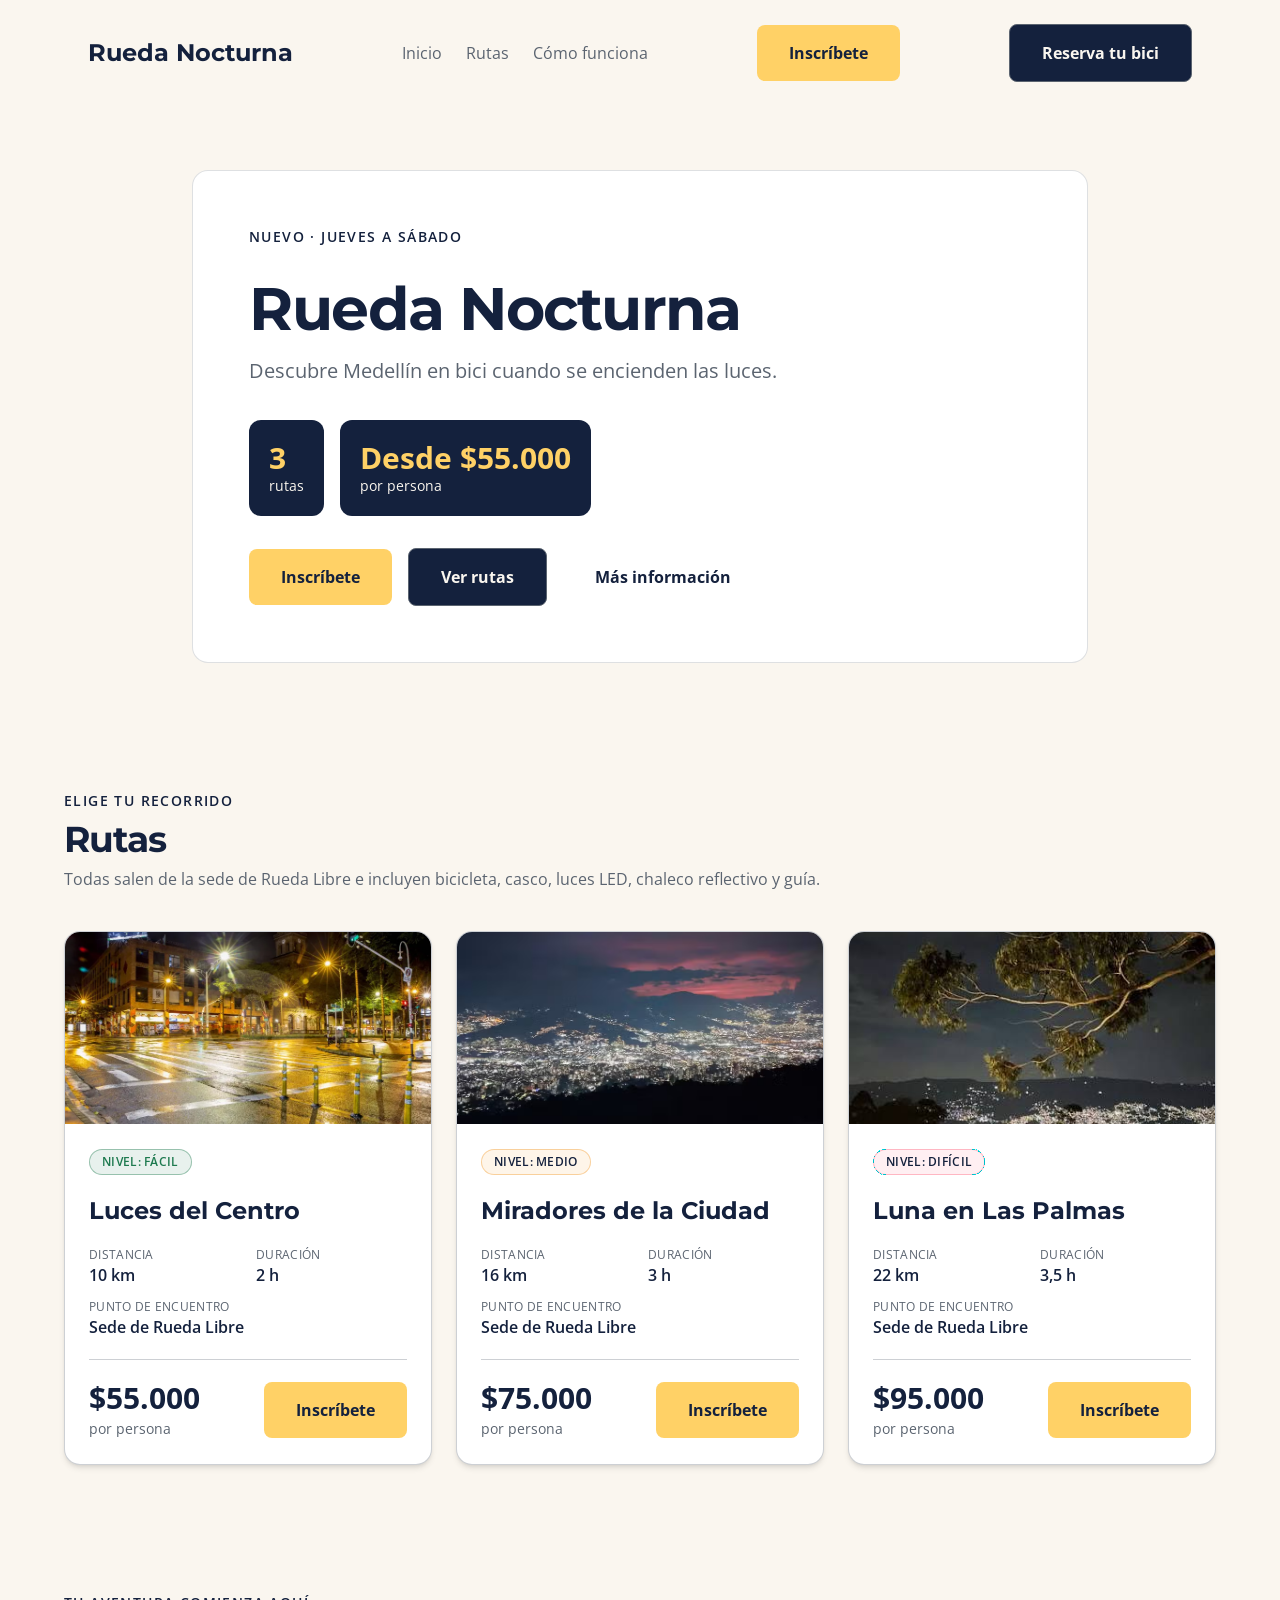
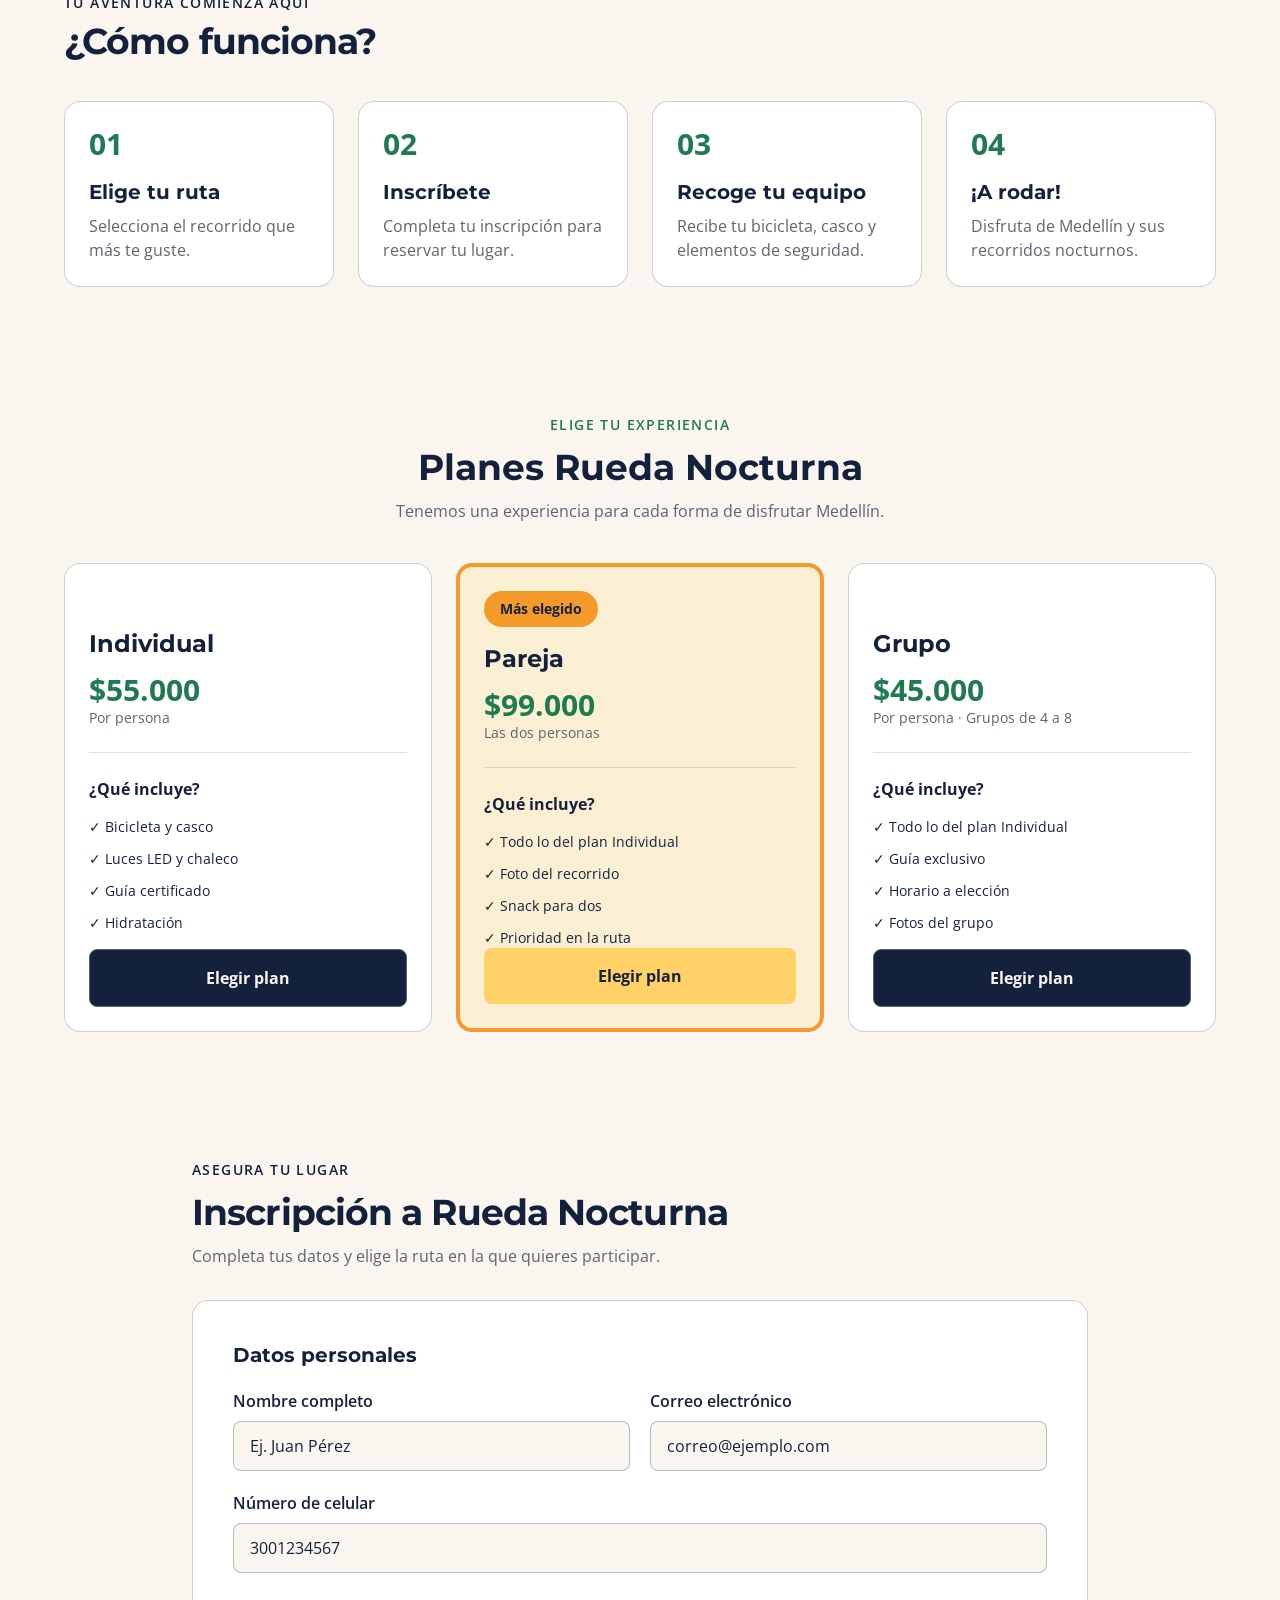
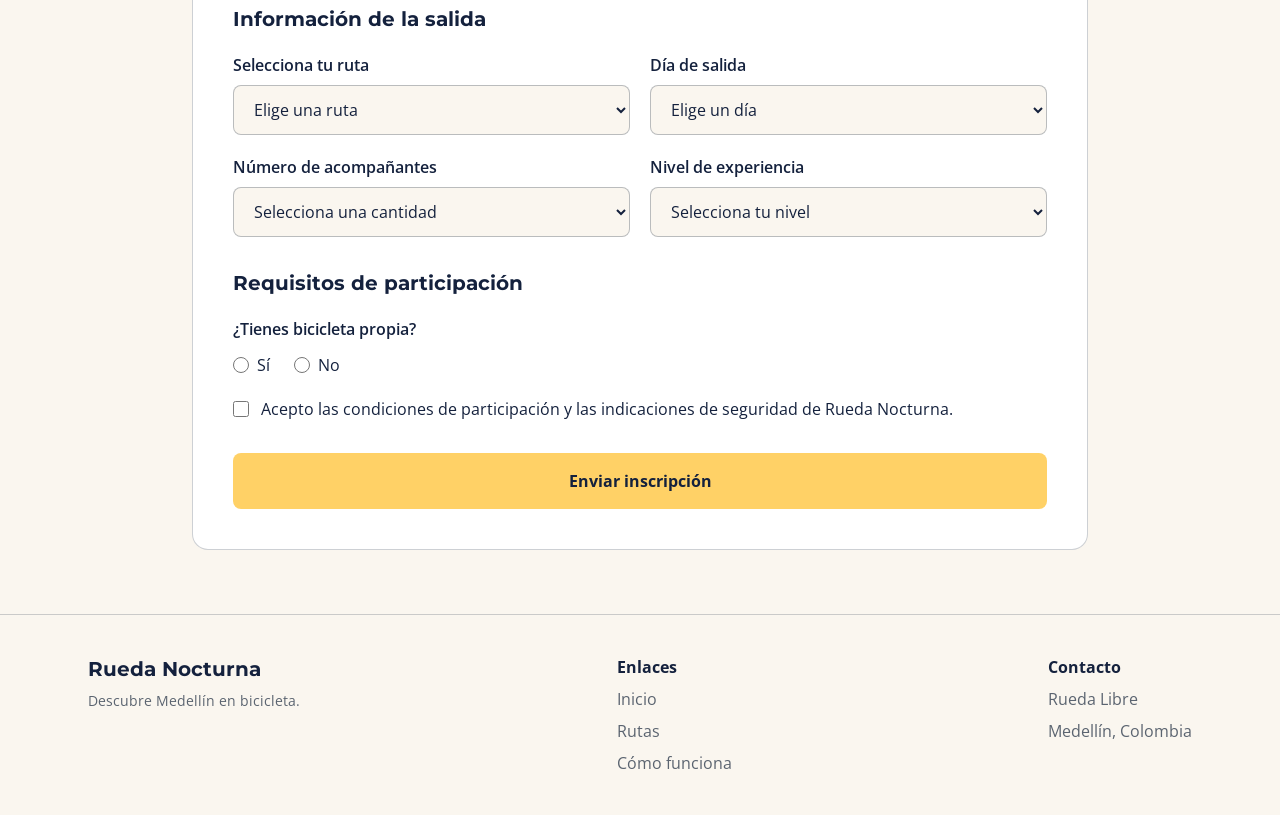
==== commit 6a11b376: "Feat; lanzamiento" ====
--- a/nocturna/index.html
+++ b/nocturna/index.html
@@ -308,7 +308,132 @@
           </div>
         </div>
       </section>
-
+<section id="planes" class="px-4 py-10 sm:px-6 sm:py-16">
+  <div class="mx-auto max-w-6xl space-y-10">
+
+
+    <div class="space-y-3 text-center">
+      <p class="text-sm font-semibold uppercase tracking-widest text-verde-ruta dark:text-amarillo-farol">
+        Elige tu experiencia
+      </p>
+
+      <h2 class="text-3xl md:text-4xl font-bold font-montserrat">
+        Planes Rueda Nocturna
+      </h2>
+
+      <p class="text-gris-asfalto dark:text-crema">
+        Tenemos una experiencia para cada forma de disfrutar Medellín.
+      </p>
+    </div>
+
+    <!-- Cuadrícula de planes -->
+    <div class="grid grid-cols-1 lg:grid-cols-3 items-stretch gap-6">
+
+      <!-- Plan Individual -->
+      <article class="flex h-full flex-col rounded-2xl border border-gris-asfalto/30 bg-white p-6 dark:border-crema/20 dark:bg-azul-noche">
+
+        <span class="invisible mb-4 inline-block font-bold">
+          Más elegido
+        </span>
+
+        <h3 class="text-2xl font-bold font-montserrat">
+          Individual
+        </h3>
+
+        <p class="mt-3 text-3xl font-bold text-verde-ruta dark:text-amarillo-farol">
+          $55.000
+        </p>
+        <p class="text-sm text-gris-asfalto dark:text-crema">
+          Por persona
+        </p>
+
+        <div class="my-6 border-t border-gris-asfalto/20 dark:border-crema/20"></div>
+
+        <h4 class="mb-4 font-bold">¿Qué incluye?</h4>
+
+        <ul class="flex flex-col gap-3 text-sm">
+          <li>✓ Bicicleta y casco</li>
+          <li>✓ Luces LED y chaleco</li>
+          <li>✓ Guía certificado</li>
+          <li>✓ Hidratación</li>
+        </ul>
+
+        <a href="#inscripcion" class="btn-secondary mt-auto text-center">
+          Elegir plan
+        </a>
+      </article>
+
+      <!-- Plan Pareja -->
+      <article class="flex h-full flex-col rounded-2xl border-4 border-naranja-pedal bg-amarillo-farol/20 p-6 dark:bg-azul-noche">
+
+        <span class="mb-4 inline-block self-start rounded-full bg-naranja-pedal px-4 py-2 text-sm font-bold text-azul-noche">
+          Más elegido
+        </span>
+
+        <h3 class="text-2xl font-bold font-montserrat">
+          Pareja
+        </h3>
+
+        <p class="mt-3 text-3xl font-bold text-verde-ruta dark:text-amarillo-farol">
+          $99.000
+        </p>
+        <p class="text-sm text-gris-asfalto dark:text-crema">
+          Las dos personas
+        </p>
+
+        <div class="my-6 border-t border-gris-asfalto/20 dark:border-crema/20"></div>
+
+        <h4 class="mb-4 font-bold">¿Qué incluye?</h4>
+
+        <ul class="flex flex-col gap-3 text-sm">
+          <li>✓ Todo lo del plan Individual</li>
+          <li>✓ Foto del recorrido</li>
+          <li>✓ Snack para dos</li>
+          <li>✓ Prioridad en la ruta</li>
+        </ul>
+
+        <a href="#inscripcion" class="btn-primary mt-auto text-center">
+          Elegir plan
+        </a>
+      </article>
+
+      <!-- Plan Grupo -->
+      <article class="flex h-full flex-col rounded-2xl border border-gris-asfalto/30 bg-white p-6 dark:border-crema/20 dark:bg-azul-noche">
+
+        <span class="invisible mb-4 inline-block font-bold">
+          Más elegido
+        </span>
+
+        <h3 class="text-2xl font-bold font-montserrat">
+          Grupo
+        </h3>
+
+        <p class="mt-3 text-3xl font-bold text-verde-ruta dark:text-amarillo-farol">
+          $45.000
+        </p>
+        <p class="text-sm text-gris-asfalto dark:text-crema">
+          Por persona · Grupos de 4 a 8
+        </p>
+
+        <div class="my-6 border-t border-gris-asfalto/20 dark:border-crema/20"></div>
+
+        <h4 class="mb-4 font-bold">¿Qué incluye?</h4>
+
+        <ul class="flex flex-col gap-3 text-sm">
+          <li>✓ Todo lo del plan Individual</li>
+          <li>✓ Guía exclusivo</li>
+          <li>✓ Horario a elección</li>
+          <li>✓ Fotos del grupo</li>
+        </ul>
+
+        <a href="#inscripcion" class="btn-secondary mt-auto text-center">
+          Elegir plan
+        </a>
+      </article>
+
+    </div>
+  </div>
+</section>
 
 <section id="inscripcion" class="px-4 py-10 sm:px-6 sm:py-16">
   <div class="mx-auto max-w-4xl space-y-8">
--- a/src/output.css
+++ b/src/output.css
@@ -215,6 +215,9 @@
   .collapse {
     visibility: collapse;
   }
+  .invisible {
+    visibility: hidden;
+  }
   .visible {
     visibility: visible;
   }
@@ -248,9 +251,15 @@
   .my-4 {
     margin-block: calc(var(--spacing) * 4);
   }
+  .my-6 {
+    margin-block: calc(var(--spacing) * 6);
+  }
   .mt-1 {
     margin-top: var(--spacing);
   }
+  .mt-3 {
+    margin-top: calc(var(--spacing) * 3);
+  }
   .mt-4 {
     margin-top: calc(var(--spacing) * 4);
   }
@@ -299,6 +308,9 @@
   .h-100 {
     height: calc(var(--spacing) * 100);
   }
+  .h-full {
+    height: 100%;
+  }
   .min-h-screen {
     min-height: 100vh;
   }
@@ -352,6 +364,9 @@
   }
   .items-start {
     align-items: flex-start;
+  }
+  .items-stretch {
+    align-items: stretch;
   }
   .justify-between {
     justify-content: space-between;
@@ -423,6 +438,9 @@
   .gap-y-3 {
     row-gap: calc(var(--spacing) * 3);
   }
+  .self-start {
+    align-self: flex-start;
+  }
   .overflow-hidden {
     overflow: hidden;
   }
@@ -449,6 +467,10 @@
     border-style: var(--tw-border-style);
     border-width: 0px;
   }
+  .border-4 {
+    border-style: var(--tw-border-style);
+    border-width: 4px;
+  }
   .border-t {
     border-top-style: var(--tw-border-style);
     border-top-width: 1px;
@@ -519,6 +541,12 @@
   }
   .bg-amarillo-farol {
     background-color: var(--color-amarillo-farol);
+  }
+  .bg-amarillo-farol\/20 {
+    background-color: color-mix(in srgb, #FFD166 20%, transparent);
+    @supports (color: color-mix(in lab, red, red)) {
+      background-color: color-mix(in oklab, var(--color-amarillo-farol) 20%, transparent);
+    }
   }
   .bg-azul-noche {
     background-color: var(--color-azul-noche);
